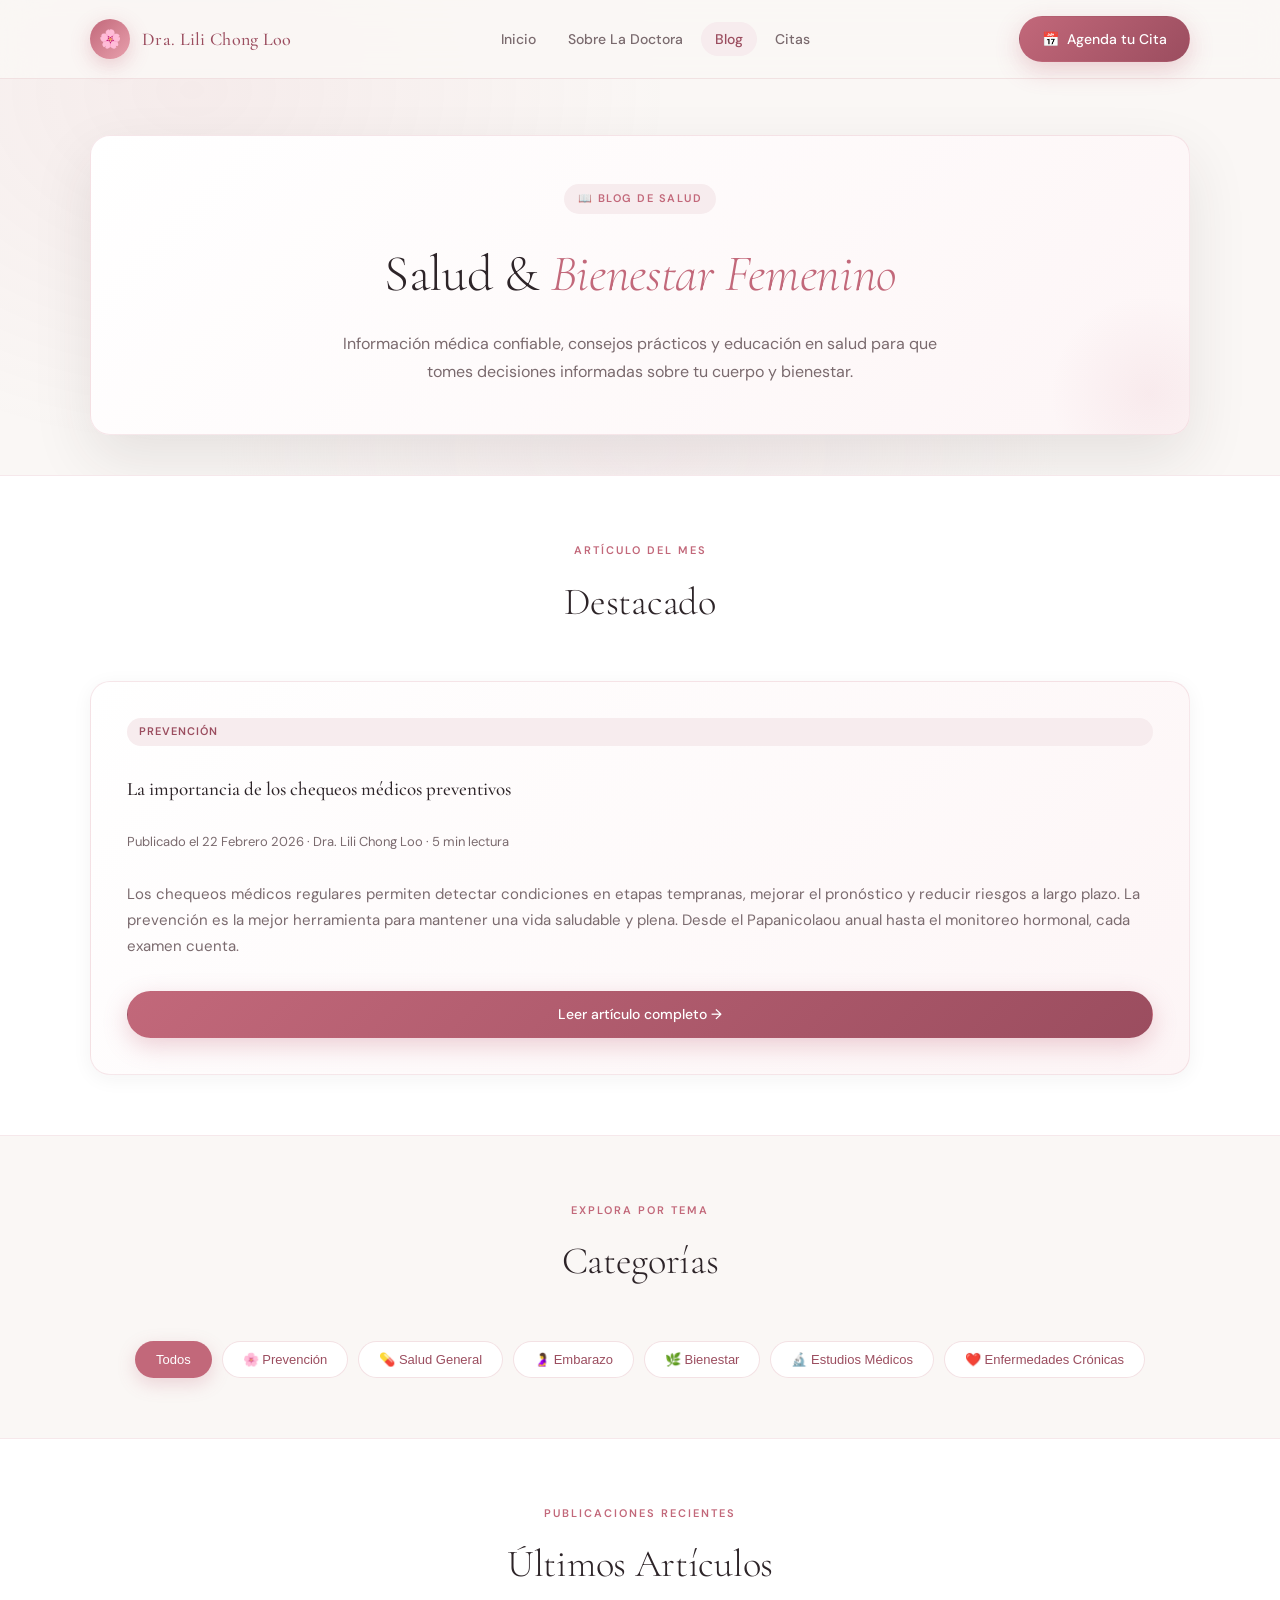
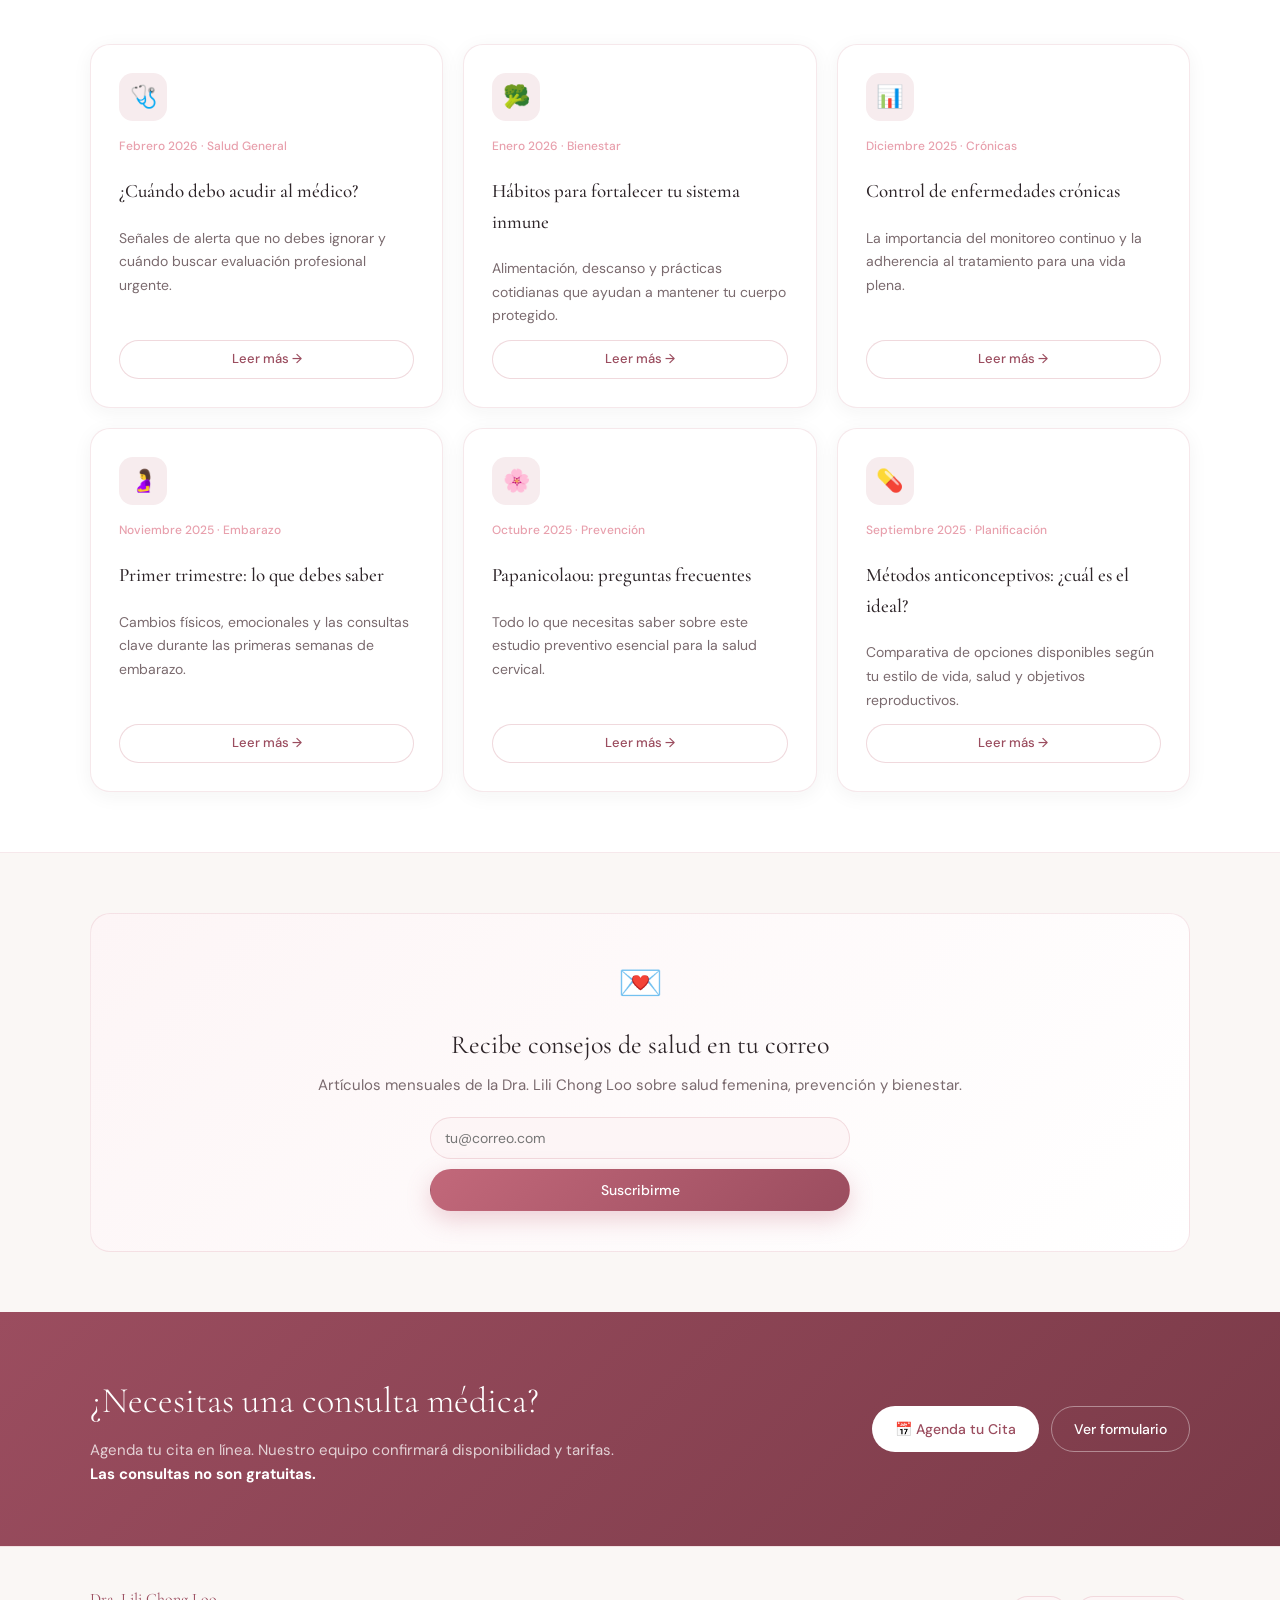
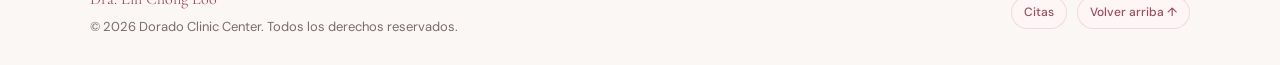
==== blog.html @ 6b3d2e3b "Add files via upload" ====
<!doctype html>
<html lang="es">
<head>
  <meta charset="UTF-8" />
  <meta name="viewport" content="width=device-width, initial-scale=1" />
  <title>Blog de Salud | Dorado Clinic Center</title>
  <meta name="description" content="Blog médico de la Dra. Lili Chong Loo. Consejos de salud, prevención y orientación médica profesional." />
  <link rel="stylesheet" href="styles.css">
  <style>
    .blog-hero {
      padding: 56px 0 40px;
    }
    .blog-hero .heroCard {
      text-align: center;
      padding: 48px;
    }
    .featuredPost {
      padding: 36px;
      background: linear-gradient(135deg, white 0%, var(--blush2) 100%);
    }
    .featuredPost h3 {
      font-family: var(--font-display);
      font-size: 28px;
      font-weight: 400;
      margin-bottom: 8px;
    }
    .featuredPost .meta {
      font-size: 13px;
      color: var(--muted);
      margin-bottom: 16px;
    }
    .featuredPost p { color: var(--muted); font-size: 15px; line-height: 1.75; margin-bottom: 20px; }
    .card .post-meta {
      font-size: 12px;
      color: var(--rose-lt);
      font-weight: 500;
      margin-bottom: 8px;
    }
    .card h3 {
      font-family: var(--font-display);
      font-size: 19px;
      font-weight: 500;
      margin-bottom: 8px;
    }
    .category-grid {
      display: flex;
      flex-wrap: wrap;
      gap: 10px;
      justify-content: center;
    }
    .cat-pill {
      padding: 10px 20px;
      border-radius: 999px;
      border: 1.5px solid rgba(194,104,122,.2);
      background: white;
      color: var(--rose-dk);
      font-size: 13px;
      font-weight: 500;
      cursor: pointer;
      transition: all .2s;
    }
    .cat-pill:hover, .cat-pill.active {
      background: var(--rose);
      color: white;
      border-color: transparent;
      box-shadow: 0 6px 18px rgba(194,104,122,.25);
    }
    .newsletter-box {
      background: linear-gradient(135deg, var(--blush2) 0%, white 100%);
      border: 1px solid var(--line);
      border-radius: var(--radius);
      padding: 40px;
      text-align: center;
    }
    .newsletter-box h3 {
      font-family: var(--font-display);
      font-size: 26px;
      font-weight: 400;
      margin-bottom: 8px;
    }
    .newsletter-box p { color: var(--muted); font-size: 15px; margin-bottom: 20px; }
    .newsletter-form {
      display: flex;
      gap: 10px;
      max-width: 420px;
      margin: 0 auto;
    }
    .newsletter-form input { border-radius: 999px; }
    .newsletter-form .btn { white-space: nowrap; }
  </style>
</head>
<body>

<header id="mainHeader">
  <div class="container">
    <div class="nav">
      <a class="brand" href="index.html" aria-label="Dorado Clinic Center inicio">
        <div class="brand-mark">🌸</div>
        <span>Dra. Lili Chong Loo</span>
      </a>
      <nav aria-label="Navegación principal">
        <ul>
          <li><a href="index.html">Inicio</a></li>
          <li><a href="sobreLaDoctora.html">Sobre La Doctora</a></li>
          <li><a href="blog.html" aria-current="page">Blog</a></li>
          <li><a href="citas.html">Citas</a></li>
        </ul>
      </nav>
      <a class="btn primary" href="https://calendly.com/doradocliniccenter/" target="_blank">
        <span aria-hidden="true">📅</span> Agenda tu Cita
      </a>
    </div>
  </div>
</header>

<main id="top">

  <!-- HERO BLOG -->
  <section class="blog-hero">
    <div class="container">
      <div class="heroCard" style="text-align:center; padding:48px;">
        <div class="eyebrow" style="display:inline-flex;align-items:center;gap:8px;font-size:11px;font-weight:600;letter-spacing:1.5px;text-transform:uppercase;color:var(--rose);background:var(--blush);padding:6px 14px;border-radius:999px;margin-bottom:20px;">
          📖 Blog de Salud
        </div>
        <h1 style="font-family:var(--font-display);font-size:clamp(32px,4vw,52px);font-weight:300;margin-bottom:14px;">
          Salud & <em style="font-style:italic;color:var(--rose);">Bienestar Femenino</em>
        </h1>
        <p style="color:var(--muted);font-size:16px;max-width:55ch;margin:0 auto;line-height:1.75;">
          Información médica confiable, consejos prácticos y educación en salud 
          para que tomes decisiones informadas sobre tu cuerpo y bienestar.
        </p>
      </div>
    </div>
  </section>

  <!-- ARTÍCULO DESTACADO -->
  <section class="section alt reveal">
    <div class="container">
      <div class="sectionTitle">
        <div class="eyebrow">Artículo del mes</div>
        <h2>Destacado</h2>
      </div>

      <article class="card featuredPost">
        <div style="display:inline-block;background:var(--blush);color:var(--rose-dk);font-size:11px;font-weight:600;letter-spacing:1px;text-transform:uppercase;padding:5px 12px;border-radius:999px;margin-bottom:16px;">
          Prevención
        </div>
        <h3>La importancia de los chequeos médicos preventivos</h3>
        <div class="meta">Publicado el 22 Febrero 2026 · Dra. Lili Chong Loo · 5 min lectura</div>
        <p>
          Los chequeos médicos regulares permiten detectar condiciones en etapas tempranas, 
          mejorar el pronóstico y reducir riesgos a largo plazo. La prevención es la mejor 
          herramienta para mantener una vida saludable y plena. Desde el Papanicolaou anual 
          hasta el monitoreo hormonal, cada examen cuenta.
        </p>
        <a href="#" class="btn primary">Leer artículo completo →</a>
      </article>
    </div>
  </section>

  <!-- CATEGORÍAS -->
  <section class="section reveal">
    <div class="container">
      <div class="sectionTitle">
        <div class="eyebrow">Explora por tema</div>
        <h2>Categorías</h2>
      </div>
      <div class="category-grid">
        <button class="cat-pill active">Todos</button>
        <button class="cat-pill">🌸 Prevención</button>
        <button class="cat-pill">💊 Salud General</button>
        <button class="cat-pill">🤰 Embarazo</button>
        <button class="cat-pill">🌿 Bienestar</button>
        <button class="cat-pill">🔬 Estudios Médicos</button>
        <button class="cat-pill">❤️ Enfermedades Crónicas</button>
      </div>
    </div>
  </section>

  <!-- GRID DE ARTÍCULOS -->
  <section class="section alt reveal">
    <div class="container">
      <div class="sectionTitle">
        <div class="eyebrow">Publicaciones recientes</div>
        <h2>Últimos Artículos</h2>
      </div>

      <div class="cards3">
        <article class="card reveal">
          <div class="card-icon">🩺</div>
          <div class="post-meta">Febrero 2026 · Salud General</div>
          <h3>¿Cuándo debo acudir al médico?</h3>
          <p>Señales de alerta que no debes ignorar y cuándo buscar evaluación profesional urgente.</p>
          <a href="#" class="btn small" style="margin-top:auto;">Leer más →</a>
        </article>

        <article class="card reveal">
          <div class="card-icon">🥦</div>
          <div class="post-meta">Enero 2026 · Bienestar</div>
          <h3>Hábitos para fortalecer tu sistema inmune</h3>
          <p>Alimentación, descanso y prácticas cotidianas que ayudan a mantener tu cuerpo protegido.</p>
          <a href="#" class="btn small" style="margin-top:auto;">Leer más →</a>
        </article>

        <article class="card reveal">
          <div class="card-icon">📊</div>
          <div class="post-meta">Diciembre 2025 · Crónicas</div>
          <h3>Control de enfermedades crónicas</h3>
          <p>La importancia del monitoreo continuo y la adherencia al tratamiento para una vida plena.</p>
          <a href="#" class="btn small" style="margin-top:auto;">Leer más →</a>
        </article>

        <article class="card reveal">
          <div class="card-icon">🤰</div>
          <div class="post-meta">Noviembre 2025 · Embarazo</div>
          <h3>Primer trimestre: lo que debes saber</h3>
          <p>Cambios físicos, emocionales y las consultas clave durante las primeras semanas de embarazo.</p>
          <a href="#" class="btn small" style="margin-top:auto;">Leer más →</a>
        </article>

        <article class="card reveal">
          <div class="card-icon">🌸</div>
          <div class="post-meta">Octubre 2025 · Prevención</div>
          <h3>Papanicolaou: preguntas frecuentes</h3>
          <p>Todo lo que necesitas saber sobre este estudio preventivo esencial para la salud cervical.</p>
          <a href="#" class="btn small" style="margin-top:auto;">Leer más →</a>
        </article>

        <article class="card reveal">
          <div class="card-icon">💊</div>
          <div class="post-meta">Septiembre 2025 · Planificación</div>
          <h3>Métodos anticonceptivos: ¿cuál es el ideal?</h3>
          <p>Comparativa de opciones disponibles según tu estilo de vida, salud y objetivos reproductivos.</p>
          <a href="#" class="btn small" style="margin-top:auto;">Leer más →</a>
        </article>
      </div>
    </div>
  </section>

  <!-- NEWSLETTER -->
  <section class="section reveal">
    <div class="container">
      <div class="newsletter-box">
        <div style="font-size:36px;margin-bottom:12px;">💌</div>
        <h3>Recibe consejos de salud en tu correo</h3>
        <p>Artículos mensuales de la Dra. Lili Chong Loo sobre salud femenina, prevención y bienestar.</p>
        <form class="newsletter-form" onsubmit="return false;">
          <input type="email" placeholder="tu@correo.com" aria-label="Correo electrónico" />
          <button class="btn primary" type="submit">Suscribirme</button>
        </form>
      </div>
    </div>
  </section>

  <!-- CTA -->
  <section class="cta">
    <div class="section">
      <div class="container">
        <div class="ctaBox">
          <div>
            <h2>¿Necesitas una consulta médica?</h2>
            <p>Agenda tu cita en línea. Nuestro equipo confirmará disponibilidad y tarifas.<br><strong>Las consultas no son gratuitas.</strong></p>
          </div>
          <div class="ctaBtns">
            <a class="btn" href="https://calendly.com/doradocliniccenter/" target="_blank">📅 Agenda tu Cita</a>
            <a class="btn outline" href="citas.html">Ver formulario</a>
          </div>
        </div>
      </div>
    </div>
  </section>

</main>

<footer>
  <div class="container">
    <div class="footerGrid">
      <div>
        <div class="brand-text">Dra. Lili Chong Loo</div>
        <div style="font-size:13px; margin-top:4px;">© <span id="year"></span> Dorado Clinic Center. Todos los derechos reservados.</div>
      </div>
      <div style="display:flex; gap:10px; flex-wrap:wrap;">
        <a class="pill" href="citas.html">Citas</a>
        <a class="pill" href="#top">Volver arriba ↑</a>
      </div>
    </div>
  </div>
</footer>

<script>
  document.getElementById("year").textContent = new Date().getFullYear();
  const header = document.getElementById('mainHeader');
  window.addEventListener('scroll', () => header.classList.toggle('scrolled', window.scrollY > 20));

  // Category filter interaction
  document.querySelectorAll('.cat-pill').forEach(btn => {
    btn.addEventListener('click', () => {
      document.querySelectorAll('.cat-pill').forEach(b => b.classList.remove('active'));
      btn.classList.add('active');
    });
  });

  const observer = new IntersectionObserver((entries) => {
    entries.forEach((entry, i) => {
      if (entry.isIntersecting) {
        setTimeout(() => entry.target.classList.add('visible'), i * 80);
        observer.unobserve(entry.target);
      }
    });
  }, { threshold: 0.1 });
  document.querySelectorAll('.reveal').forEach(el => observer.observe(el));
</script>
<script src="scripts.js"></script>
</body>
</html>
---- styles.css ----
@import url('https://fonts.googleapis.com/css2?family=Cormorant+Garamond:ital,wght@0,300;0,400;0,500;0,600;1,300;1,400&family=DM+Sans:opsz,wght@9..40,300;9..40,400;9..40,500;9..40,600&display=swap');

/* ===== CSS Variables ===== */
:root {
  --rose:    #c2687a;
  --rose-lt: #e8a0ad;
  --rose-dk: #9b4d5f;
  --blush:   #f7ecee;
  --blush2:  #fdf5f6;
  --sage:    #7b9e87;
  --sage-lt: #b8d4bf;
  --cream:   #faf7f5;
  --charcoal:#2d2428;
  --muted:   #7a6a6e;
  --line:    rgba(194,104,122,.15);
  --shadow:  0 24px 60px rgba(45,36,40,.10);
  --radius:  20px;
  --radius-sm: 12px;
  --font-display: 'Cormorant Garamond', Georgia, serif;
  --font-body:    'DM Sans', system-ui, sans-serif;
}

*, *::before, *::after { box-sizing: border-box; margin: 0; padding: 0; }

html { scroll-behavior: smooth; }

body {
  font-family: var(--font-body);
  color: var(--charcoal);
  background: var(--cream);
  line-height: 1.6;
  overflow-x: hidden;
}

/* ===== Animated background ===== */
body::before {
  content: '';
  position: fixed;
  inset: 0;
  background:
    radial-gradient(ellipse 800px 600px at 15% 10%, rgba(194,104,122,.08), transparent 60%),
    radial-gradient(ellipse 700px 500px at 85% 90%, rgba(123,158,135,.08), transparent 60%),
    radial-gradient(ellipse 600px 400px at 50% 50%, rgba(247,236,238,.6), transparent 70%);
  pointer-events: none;
  z-index: 0;
}

.container { width: min(1100px, 92vw); margin: 0 auto; position: relative; z-index: 1; }

a { color: inherit; text-decoration: none; }

/* ===== HEADER ===== */
header {
  position: sticky;
  top: 0;
  z-index: 100;
  backdrop-filter: blur(16px) saturate(1.4);
  background: rgba(250,247,245,.88);
  border-bottom: 1px solid var(--line);
  transition: box-shadow .3s;
}

header.scrolled { box-shadow: 0 4px 30px rgba(45,36,40,.08); }

.nav {
  display: flex;
  align-items: center;
  justify-content: space-between;
  padding: 16px 0;
  gap: 16px;
}

.brand {
  display: flex;
  align-items: center;
  gap: 12px;
  font-family: var(--font-display);
  font-weight: 500;
  font-size: 18px;
  letter-spacing: .3px;
  color: var(--rose-dk);
}

.brand-mark {
  width: 40px;
  height: 40px;
  border-radius: 50%;
  background: linear-gradient(135deg, var(--rose) 0%, var(--rose-lt) 100%);
  display: flex;
  align-items: center;
  justify-content: center;
  font-size: 18px;
  box-shadow: 0 6px 20px rgba(194,104,122,.30);
  flex-shrink: 0;
}

nav ul {
  list-style: none;
  display: flex;
  gap: 4px;
  align-items: center;
}

nav a {
  padding: 8px 14px;
  border-radius: 999px;
  font-size: 14px;
  font-weight: 500;
  color: var(--muted);
  transition: all .2s;
}

nav a:hover, nav a[aria-current="page"] {
  background: var(--blush);
  color: var(--rose-dk);
}

/* ===== BUTTONS ===== */
.btn {
  display: inline-flex;
  align-items: center;
  justify-content: center;
  gap: 8px;
  padding: 11px 22px;
  border-radius: 999px;
  border: 1.5px solid rgba(194,104,122,.25);
  background: white;
  font-family: var(--font-body);
  font-weight: 500;
  font-size: 14px;
  color: var(--rose-dk);
  cursor: pointer;
  transition: all .25s;
  white-space: nowrap;
}

.btn:hover {
  border-color: var(--rose);
  box-shadow: 0 6px 20px rgba(194,104,122,.18);
  transform: translateY(-1px);
}

.btn.primary {
  background: linear-gradient(135deg, var(--rose) 0%, var(--rose-dk) 100%);
  border-color: transparent;
  color: white;
  box-shadow: 0 8px 24px rgba(194,104,122,.30);
}

.btn.primary:hover {
  box-shadow: 0 12px 32px rgba(194,104,122,.40);
  transform: translateY(-2px);
}

.btn.full { width: 100%; }

.btn.small {
  padding: 8px 16px;
  font-size: 13px;
}

/* ===== HERO / SPOTLIGHT ===== */
.spotlightSection {
  padding: 80px 0 60px;
  position: relative;
}

.spotlightGrid {
  display: grid;
  grid-template-columns: 1fr 1fr;
  align-items: center;
  gap: 70px;
}

.spotlightText { animation: fadeUp .8s ease both; }

.spotlightText .eyebrow {
  display: inline-flex;
  align-items: center;
  gap: 8px;
  font-size: 12px;
  font-weight: 600;
  letter-spacing: 1.5px;
  text-transform: uppercase;
  color: var(--rose);
  background: var(--blush);
  padding: 6px 14px;
  border-radius: 999px;
  margin-bottom: 20px;
}

.spotlightText h1 {
  font-family: var(--font-display);
  font-size: clamp(36px, 4.5vw, 58px);
  font-weight: 300;
  line-height: 1.15;
  letter-spacing: -.5px;
  margin-bottom: 20px;
  color: var(--charcoal);
}

.spotlightText h1 em {
  font-style: italic;
  color: var(--rose);
}

.spotlightText p {
  font-size: 16px;
  line-height: 1.75;
  color: var(--muted);
  margin-bottom: 18px;
  max-width: 50ch;
}

.heroCtas {
  display: flex;
  gap: 12px;
  flex-wrap: wrap;
  margin-top: 28px;
}

/* Trust badges */
.trustBadges {
  display: flex;
  gap: 20px;
  margin-top: 32px;
  flex-wrap: wrap;
}

.trustBadge {
  display: flex;
  align-items: center;
  gap: 8px;
  font-size: 13px;
  color: var(--muted);
}

.trustBadge .dot {
  width: 8px;
  height: 8px;
  border-radius: 50%;
  background: var(--sage);
  flex-shrink: 0;
}

/* Image side */
.spotlightImage {
  position: relative;
  animation: fadeUp .8s .2s ease both;
}

.spotlightImage::before {
  content: '';
  position: absolute;
  width: 85%;
  height: 85%;
  bottom: -20px;
  right: -20px;
  border-radius: 50% 30% 50% 30%;
  background: linear-gradient(135deg, var(--blush) 0%, rgba(123,158,135,.15) 100%);
  z-index: 0;
}

.spotlightImage img {
  width: 100%;
  max-width: 460px;
  border-radius: 40% 20% 40% 20%;
  display: block;
  margin-left: auto;
  position: relative;
  z-index: 1;
  filter: drop-shadow(0 30px 60px rgba(45,36,40,.18));
  transition: transform .4s ease;
}

.spotlightImage img:hover { transform: scale(1.02); }

/* Floating stats */
.floatCard {
  position: absolute;
  background: white;
  border-radius: var(--radius-sm);
  padding: 12px 16px;
  box-shadow: 0 12px 40px rgba(45,36,40,.12);
  border: 1px solid var(--line);
  z-index: 2;
  animation: float 4s ease-in-out infinite;
}

.floatCard.card1 { bottom: 40px; left: 10px; animation-delay: 0s; }
.floatCard.card2 { top: 30px; right: 0; animation-delay: 1.5s; }

.floatCard .fc-num {
  font-family: var(--font-display);
  font-size: 26px;
  font-weight: 600;
  color: var(--rose);
  line-height: 1;
}

.floatCard .fc-label {
  font-size: 11px;
  color: var(--muted);
  margin-top: 2px;
}

/* ===== SERVICES SECTION ===== */
.section { padding: 60px 0; position: relative; z-index: 1; }

.section.alt {
  background: white;
  border-top: 1px solid var(--line);
  border-bottom: 1px solid var(--line);
}

.sectionTitle {
  text-align: center;
  margin-bottom: 48px;
}

.sectionTitle .eyebrow {
  display: inline-block;
  font-size: 11px;
  font-weight: 600;
  letter-spacing: 2px;
  text-transform: uppercase;
  color: var(--rose);
  margin-bottom: 12px;
}

.sectionTitle h2 {
  font-family: var(--font-display);
  font-size: clamp(28px, 3vw, 40px);
  font-weight: 300;
  letter-spacing: -.3px;
  color: var(--charcoal);
  margin-bottom: 12px;
}

.sectionTitle p {
  color: var(--muted);
  font-size: 15px;
  max-width: 55ch;
  margin: 0 auto;
  line-height: 1.7;
}

/* Cards grid */
.cards3 {
  display: grid;
  grid-template-columns: repeat(3, 1fr);
  gap: 20px;
}

.card {
  border-radius: var(--radius);
  border: 1px solid var(--line);
  background: white;
  box-shadow: 0 4px 20px rgba(45,36,40,.05);
  padding: 28px;
  display: flex;
  flex-direction: column;
  gap: 12px;
  transition: all .3s ease;
  position: relative;
  overflow: hidden;
}

.card::before {
  content: '';
  position: absolute;
  top: 0;
  left: 0;
  right: 0;
  height: 3px;
  background: linear-gradient(90deg, var(--rose), var(--rose-lt));
  transform: scaleX(0);
  transform-origin: left;
  transition: transform .3s ease;
}

.card:hover {
  box-shadow: 0 16px 50px rgba(45,36,40,.12);
  transform: translateY(-4px);
  border-color: rgba(194,104,122,.25);
}

.card:hover::before { transform: scaleX(1); }

.card .card-icon {
  width: 48px;
  height: 48px;
  border-radius: 14px;
  background: var(--blush);
  display: flex;
  align-items: center;
  justify-content: center;
  font-size: 22px;
  margin-bottom: 4px;
}

.card h3 {
  font-family: var(--font-display);
  font-size: 20px;
  font-weight: 500;
  color: var(--charcoal);
}

.card p {
  font-size: 14px;
  color: var(--muted);
  line-height: 1.7;
  margin: 0;
}

/* ===== HERO ON INNER PAGES ===== */
.hero { padding: 48px 0 24px; }

.heroGrid {
  display: grid;
  grid-template-columns: 1.2fr .8fr;
  gap: 24px;
  align-items: stretch;
}

.heroCard {
  background: linear-gradient(135deg, white 0%, var(--blush2) 100%);
  border: 1px solid var(--line);
  border-radius: var(--radius);
  box-shadow: var(--shadow);
  padding: 32px;
  position: relative;
  overflow: hidden;
}

.heroCard::after {
  content: '';
  position: absolute;
  bottom: -60px;
  right: -60px;
  width: 200px;
  height: 200px;
  border-radius: 50%;
  background: radial-gradient(circle, rgba(194,104,122,.08) 0%, transparent 70%);
  pointer-events: none;
}

.heroCard h1 {
  font-family: var(--font-display);
  font-size: clamp(28px, 3.5vw, 44px);
  font-weight: 300;
  letter-spacing: -.3px;
  margin-bottom: 12px;
  color: var(--charcoal);
}

.heroCard p { color: var(--muted); font-size: 15px; line-height: 1.7; }

.sideCard {
  background: white;
  border: 1px solid var(--line);
  border-radius: var(--radius);
  padding: 24px;
  box-shadow: var(--shadow);
  display: flex;
  flex-direction: column;
  gap: 16px;
}

.kpiGrid {
  display: grid;
  grid-template-columns: 1fr 1fr;
  gap: 12px;
}

.kpi {
  border-radius: 14px;
  border: 1px solid var(--line);
  background: var(--blush2);
  padding: 14px;
  text-align: center;
}

.kpi .num {
  font-family: var(--font-display);
  font-size: 28px;
  font-weight: 600;
  color: var(--rose);
}

.kpi .label { font-size: 12px; color: var(--muted); margin-top: 2px; }

.notice {
  border-radius: 14px;
  border: 1px dashed rgba(194,104,122,.25);
  padding: 14px;
  font-size: 13px;
  color: var(--muted);
  background: var(--blush2);
  line-height: 1.6;
}

/* ===== CONTACT FORM ===== */
.contactWrap {
  display: grid;
  grid-template-columns: 1fr 1fr;
  gap: 24px;
  align-items: start;
}

.panel {
  border-radius: var(--radius);
  border: 1px solid var(--line);
  background: white;
  box-shadow: var(--shadow);
  padding: 28px;
}

.panel h3 {
  font-family: var(--font-display);
  font-size: 22px;
  font-weight: 500;
  margin-bottom: 6px;
}

form { display: flex; flex-direction: column; gap: 16px; }

label {
  display: block;
  font-size: 13px;
  font-weight: 500;
  color: var(--charcoal);
  margin-bottom: 6px;
}

input, textarea, select {
  width: 100%;
  border-radius: var(--radius-sm);
  border: 1.5px solid rgba(194,104,122,.2);
  background: var(--blush2);
  padding: 11px 14px;
  outline: none;
  color: var(--charcoal);
  font-family: var(--font-body);
  font-size: 14px;
  transition: border-color .2s, box-shadow .2s;
}

input:focus, textarea:focus, select:focus {
  border-color: var(--rose);
  box-shadow: 0 0 0 3px rgba(194,104,122,.10);
  background: white;
}

textarea { min-height: 120px; resize: vertical; }

.hint { color: var(--muted); font-size: 13px; margin: 0; line-height: 1.6; }

/* Checkbox */
.checkLabel {
  display: flex !important;
  align-items: center;
  gap: 10px;
  cursor: pointer;
}

.checkLabel input[type="checkbox"] {
  width: 18px;
  height: 18px;
  border-radius: 6px;
  flex-shrink: 0;
  accent-color: var(--rose);
}

/* ===== SOBRE LA DOCTORA ===== */
.bioGrid { display: grid; grid-template-columns: 1fr 1fr; gap: 24px; }

.bioHighlights { display: flex; flex-direction: column; gap: 12px; margin: 20px 0; }

.highlight {
  display: flex;
  gap: 12px;
  align-items: flex-start;
  padding: 12px 16px;
  border-radius: var(--radius-sm);
  background: var(--blush2);
  border: 1px solid var(--line);
}

.kicker {
  font-size: 11px;
  font-weight: 600;
  letter-spacing: 1px;
  text-transform: uppercase;
  color: var(--rose);
  min-width: 70px;
  padding-top: 2px;
}

.value { font-size: 14px; color: var(--charcoal); }

/* Bio photo */
.heroGrid.bioLayout { grid-template-columns: 1.1fr .9fr; }

.bioSide { display: flex; flex-direction: column; gap: 0; }

.bioPhotoCard {
  background: white;
  border: 1px solid var(--line);
  border-radius: var(--radius);
  box-shadow: var(--shadow);
  overflow: hidden;
}

.bioPhoto {
  width: 100%;
  height: 700px;
  object-fit: cover;
  display: block;
}

.bioPhotoFallback {
  height: 280px;
  background: linear-gradient(135deg, var(--blush) 0%, var(--blush2) 100%);
  display: flex;
  align-items: center;
  justify-content: center;
}

.bioSideContent { padding: 20px; }
.bioName { font-family: var(--font-display); font-size: 20px; font-weight: 500; }
.bioRole { font-size: 13px; color: var(--muted); margin: 4px 0 14px; }

.pillRow { display: flex; flex-wrap: wrap; gap: 8px; margin: 0 0 16px; }

.pill {
  display: inline-flex;
  align-items: center;
  gap: 6px;
  padding: 6px 12px;
  border-radius: 999px;
  border: 1px solid rgba(194,104,122,.20);
  background: var(--blush2);
  color: var(--rose-dk);
  font-size: 12px;
  font-weight: 500;
  transition: all .2s;
}

.pill:hover {
  background: var(--blush);
  border-color: rgba(194,104,122,.35);
}

/* Cards list styles */
.checkList {
  list-style: none;
  display: flex;
  flex-direction: column;
  gap: 8px;
  margin-top: 8px;
}

.checkList li {
  display: flex;
  align-items: center;
  gap: 10px;
  font-size: 14px;
  color: var(--muted);
}

.checkList li::before {
  content: '✓';
  width: 22px;
  height: 22px;
  border-radius: 50%;
  background: rgba(123,158,135,.15);
  color: var(--sage);
  display: flex;
  align-items: center;
  justify-content: center;
  font-size: 12px;
  font-weight: 700;
  flex-shrink: 0;
}

.bullets { list-style: none; display: flex; flex-direction: column; gap: 8px; margin-top: 8px; }
.bullets li { font-size: 14px; color: var(--muted); padding-left: 16px; position: relative; }
.bullets li::before { content: '—'; position: absolute; left: 0; color: var(--rose-lt); }

.infoGrid { display: flex; flex-direction: column; gap: 12px; margin-top: 8px; }
.infoItem { border-left: 2px solid var(--rose-lt); padding-left: 14px; }
.infoItem .label { font-size: 11px; font-weight: 600; letter-spacing: .8px; text-transform: uppercase; color: var(--rose); }
.infoItem .text { font-size: 14px; color: var(--muted); margin-top: 2px; }

.timeline { list-style: none; display: flex; flex-direction: column; gap: 16px; margin-top: 8px; }
.timeline li { display: flex; gap: 14px; align-items: flex-start; }
.timeline .time { font-size: 12px; font-weight: 600; color: var(--rose); white-space: nowrap; min-width: 80px; padding-top: 2px; }
.timeline .detail { font-size: 14px; color: var(--muted); line-height: 1.5; }

.note {
  margin-top: 14px;
  padding: 12px 14px;
  border-radius: var(--radius-sm);
  background: var(--blush2);
  border: 1px dashed var(--rose-lt);
  font-size: 13px;
  color: var(--muted);
}

/* ===== CTA SECTION ===== */
.cta { background: linear-gradient(135deg, var(--rose-dk) 0%, #7a3a48 100%); }
.cta .section { padding: 60px 0; }

.ctaBox {
  display: flex;
  align-items: center;
  justify-content: space-between;
  gap: 32px;
  flex-wrap: wrap;
}

.ctaBox h2 {
  font-family: var(--font-display);
  font-size: clamp(24px, 3vw, 36px);
  font-weight: 300;
  color: white;
  margin-bottom: 8px;
}

.ctaBox p { color: rgba(255,255,255,.75); font-size: 15px; }
.ctaBox strong { color: white; }

.ctaBtns { display: flex; gap: 12px; flex-wrap: wrap; }

.ctaBtns .btn {
  background: white;
  color: var(--rose-dk);
  border-color: transparent;
}

.ctaBtns .btn:hover { background: var(--blush); box-shadow: 0 8px 24px rgba(0,0,0,.2); }

.ctaBtns .btn.outline {
  background: transparent;
  border-color: rgba(255,255,255,.4);
  color: white;
}

/* ===== BLOG ===== */
.featuredPost {
  background: linear-gradient(135deg, white 0%, var(--blush2) 100%);
  padding: 36px;
}

.featuredPost h3 {
  font-family: var(--font-display);
  font-size: 26px;
  font-weight: 400;
}

.featuredPost .meta {
  font-size: 13px;
  color: var(--muted);
  margin: 8px 0 14px;
}

.card .meta {
  font-size: 12px;
  color: var(--rose-lt);
  border: none;
  padding: 0;
}

/* ===== FOOTER ===== */
footer {
  padding: 40px 0 28px;
  color: var(--muted);
  border-top: 1px solid var(--line);
  position: relative;
  z-index: 1;
}

.footerGrid {
  display: flex;
  flex-wrap: wrap;
  gap: 16px;
  align-items: center;
  justify-content: space-between;
}

.footerGrid .brand-text {
  font-family: var(--font-display);
  font-size: 16px;
  color: var(--rose-dk);
}

/* Social icons */
.socialLinks {
  display: flex;
  gap: 12px;
  align-items: center;
}

.socialIcon {
  width: 40px;
  height: 40px;
  display: flex;
  align-items: center;
  justify-content: center;
  border-radius: 50%;
  background: var(--blush2);
  border: 1px solid var(--line);
  color: var(--rose);
  transition: all .25s;
}

.socialIcon svg { width: 18px; height: 18px; }

.socialIcon:hover {
  background: var(--rose);
  color: white;
  border-color: transparent;
  transform: translateY(-3px);
  box-shadow: 0 8px 20px rgba(194,104,122,.3);
}

/* ===== CONTACT INFO PANEL ===== */
.contactInfoPanel {
  background: white;
  border: 1px solid var(--line);
  border-radius: var(--radius);
  padding: 24px;
  display: flex;
  flex-direction: column;
  gap: 16px;
}

.contactInfoPanel h3 {
  font-family: var(--font-display);
  font-size: 20px;
  font-weight: 500;
}

.infoRow {
  display: flex;
  align-items: flex-start;
  gap: 14px;
  padding: 14px 0;
  border-bottom: 1px solid var(--line);
}

.infoRow:last-of-type { border-bottom: none; }

.infoRow .icon-wrap {
  width: 40px;
  height: 40px;
  border-radius: 12px;
  background: var(--blush);
  display: flex;
  align-items: center;
  justify-content: center;
  font-size: 18px;
  flex-shrink: 0;
}

.infoRow .info-label { font-size: 11px; font-weight: 600; letter-spacing: .8px; text-transform: uppercase; color: var(--rose); }
.infoRow .info-val { font-size: 14px; color: var(--charcoal); margin-top: 2px; }

/* ===== MODAL ===== */
dialog {
  border: none;
  border-radius: 24px;
  padding: 0;
  width: min(700px, 92vw);
  background: white;
  color: var(--charcoal);
  box-shadow: 0 40px 100px rgba(45,36,40,.25);
}

dialog::backdrop { background: rgba(45,36,40,.4); backdrop-filter: blur(4px); }

.modalHead {
  display: flex;
  align-items: center;
  justify-content: space-between;
  padding: 20px 24px 16px;
  border-bottom: 1px solid var(--line);
  font-family: var(--font-display);
  font-size: 18px;
}

.modalBody { padding: 20px 24px; max-height: 70vh; overflow-y: auto; }

.closeBtn {
  width: 36px;
  height: 36px;
  border-radius: 50%;
  border: 1px solid var(--line);
  background: white;
  color: var(--muted);
  cursor: pointer;
  font-size: 16px;
  display: flex;
  align-items: center;
  justify-content: center;
  transition: all .2s;
}

.closeBtn:hover { background: var(--blush); color: var(--rose); }

/* Mini btn */
.miniBtn {
  display: inline-flex;
  justify-content: center;
  align-items: center;
  gap: 6px;
  padding: 9px 14px;
  border-radius: 999px;
  border: 1.5px solid rgba(194,104,122,.25);
  background: white;
  font-family: var(--font-body);
  font-weight: 500;
  font-size: 13px;
  cursor: pointer;
  transition: all .2s;
  color: var(--rose-dk);
}

.miniBtn:hover { border-color: var(--rose); box-shadow: 0 4px 14px rgba(194,104,122,.15); }
.miniBtn.primary { background: linear-gradient(135deg, var(--rose) 0%, var(--rose-dk) 100%); color: white; border-color: transparent; }
.actions { display: flex; gap: 10px; flex-wrap: wrap; }

/* Grid for doctors/cards */
.grid { display: grid; grid-template-columns: repeat(3, 1fr); gap: 20px; }
.topRow { display: flex; align-items: flex-start; justify-content: space-between; gap: 12px; }
.name { font-family: var(--font-display); font-weight: 500; font-size: 18px; margin: 0; }
.spec { font-size: 13px; color: var(--muted); margin-top: 4px; }
.badge {
  padding: 6px 12px;
  border-radius: 999px;
  background: var(--blush);
  border: 1px solid rgba(194,104,122,.2);
  color: var(--rose-dk);
  font-size: 11px;
  font-weight: 600;
  white-space: nowrap;
}

.desc { color: var(--muted); font-size: 14px; line-height: 1.7; }
.metaRow { display: flex; gap: 8px; align-items: flex-start; font-size: 13px; color: var(--charcoal); }
.metaRow span { color: var(--muted); }

/* ===== SEARCH / TOOLBAR ===== */
.toolbar {
  display: flex;
  flex-wrap: wrap;
  gap: 12px;
  align-items: center;
  margin: 0 0 24px;
}

.search {
  flex: 1;
  min-width: 220px;
  display: flex;
  align-items: center;
  gap: 10px;
  border-radius: 999px;
  border: 1.5px solid rgba(194,104,122,.2);
  background: white;
  padding: 10px 16px;
}

.search input {
  width: 100%;
  border: none;
  outline: none;
  background: transparent;
  color: var(--charcoal);
  font-size: 14px;
}

.filters { display: flex; flex-wrap: wrap; gap: 10px; align-items: center; }

select {
  border-radius: 999px;
  border: 1.5px solid rgba(194,104,122,.2);
  background: white;
  color: var(--charcoal);
  padding: 10px 16px;
  outline: none;
  font-size: 14px;
  font-family: var(--font-body);
  cursor: pointer;
}

/* Form status */
#formStatus {
  padding: 12px 16px;
  border-radius: var(--radius-sm);
  background: rgba(123,158,135,.1);
  border: 1px solid rgba(123,158,135,.3);
  color: var(--sage);
  font-size: 14px;
  display: none;
}

#formStatus.show { display: block; }

/* ===== ANIMATIONS ===== */
@keyframes fadeUp {
  from { opacity: 0; transform: translateY(24px); }
  to   { opacity: 1; transform: translateY(0); }
}

@keyframes float {
  0%, 100% { transform: translateY(0px); }
  50%       { transform: translateY(-8px); }
}

/* Scroll reveal */
.reveal {
  opacity: 0;
  transform: translateY(20px);
  transition: opacity .6s ease, transform .6s ease;
}

.reveal.visible {
  opacity: 1;
  transform: none;
}

/* ===== RESPONSIVE ===== */
@media (max-width: 900px) {
  .spotlightGrid, .heroGrid, .contactWrap, .bioGrid { grid-template-columns: 1fr; }
  .spotlightText h1 { text-align: center; }
  .spotlightText p { margin: 0 auto 18px; text-align: center; }
  .heroCtas, .trustBadges { justify-content: center; }
  .spotlightImage::before { display: none; }
  .spotlightImage img { margin: 0 auto; border-radius: 24px; }
  .floatCard { display: none; }
  .cards3 { grid-template-columns: repeat(2, 1fr); }
  nav ul { display: none; }
  .ctaBox { flex-direction: column; text-align: center; }
  .ctaBtns { justify-content: center; }
}

@media (max-width: 560px) {
  .cards3, .grid { grid-template-columns: 1fr; }
  .kpiGrid { grid-template-columns: 1fr; }
  .heroCard { padding: 24px 20px; }
}
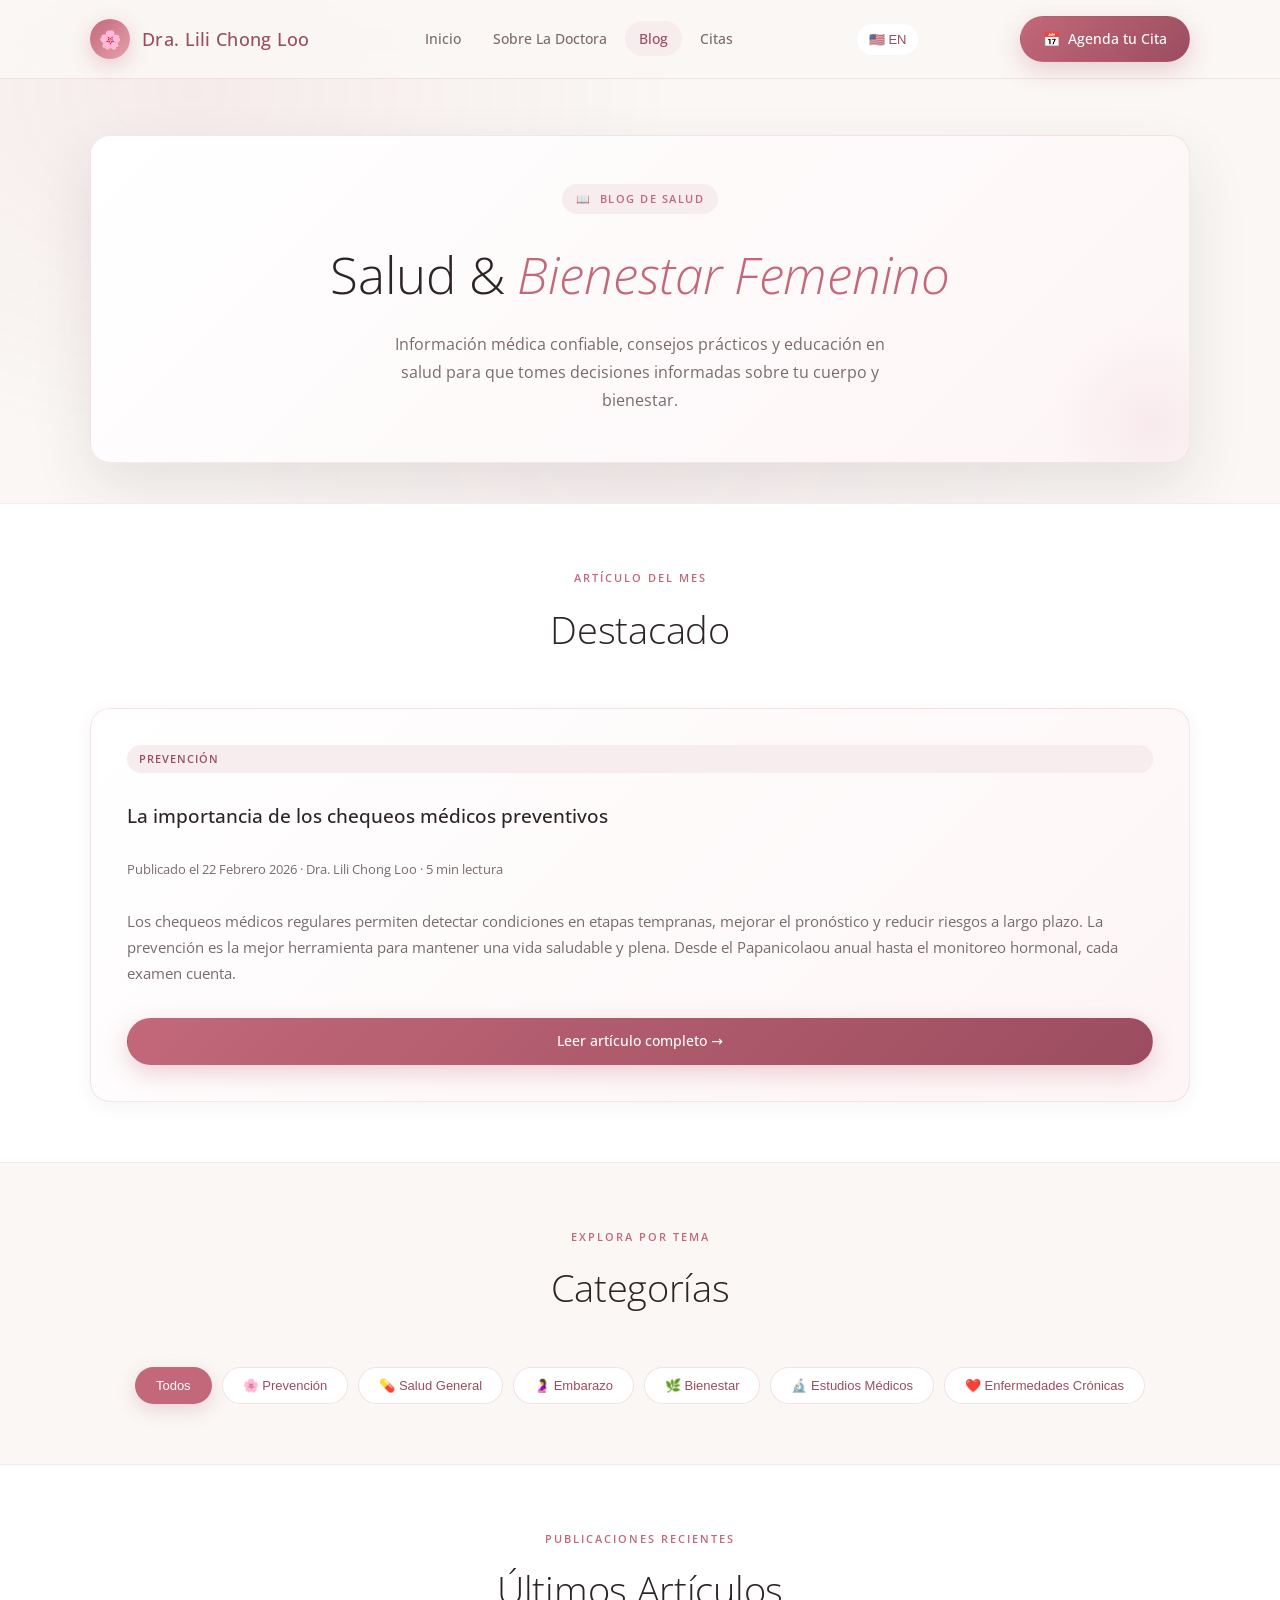
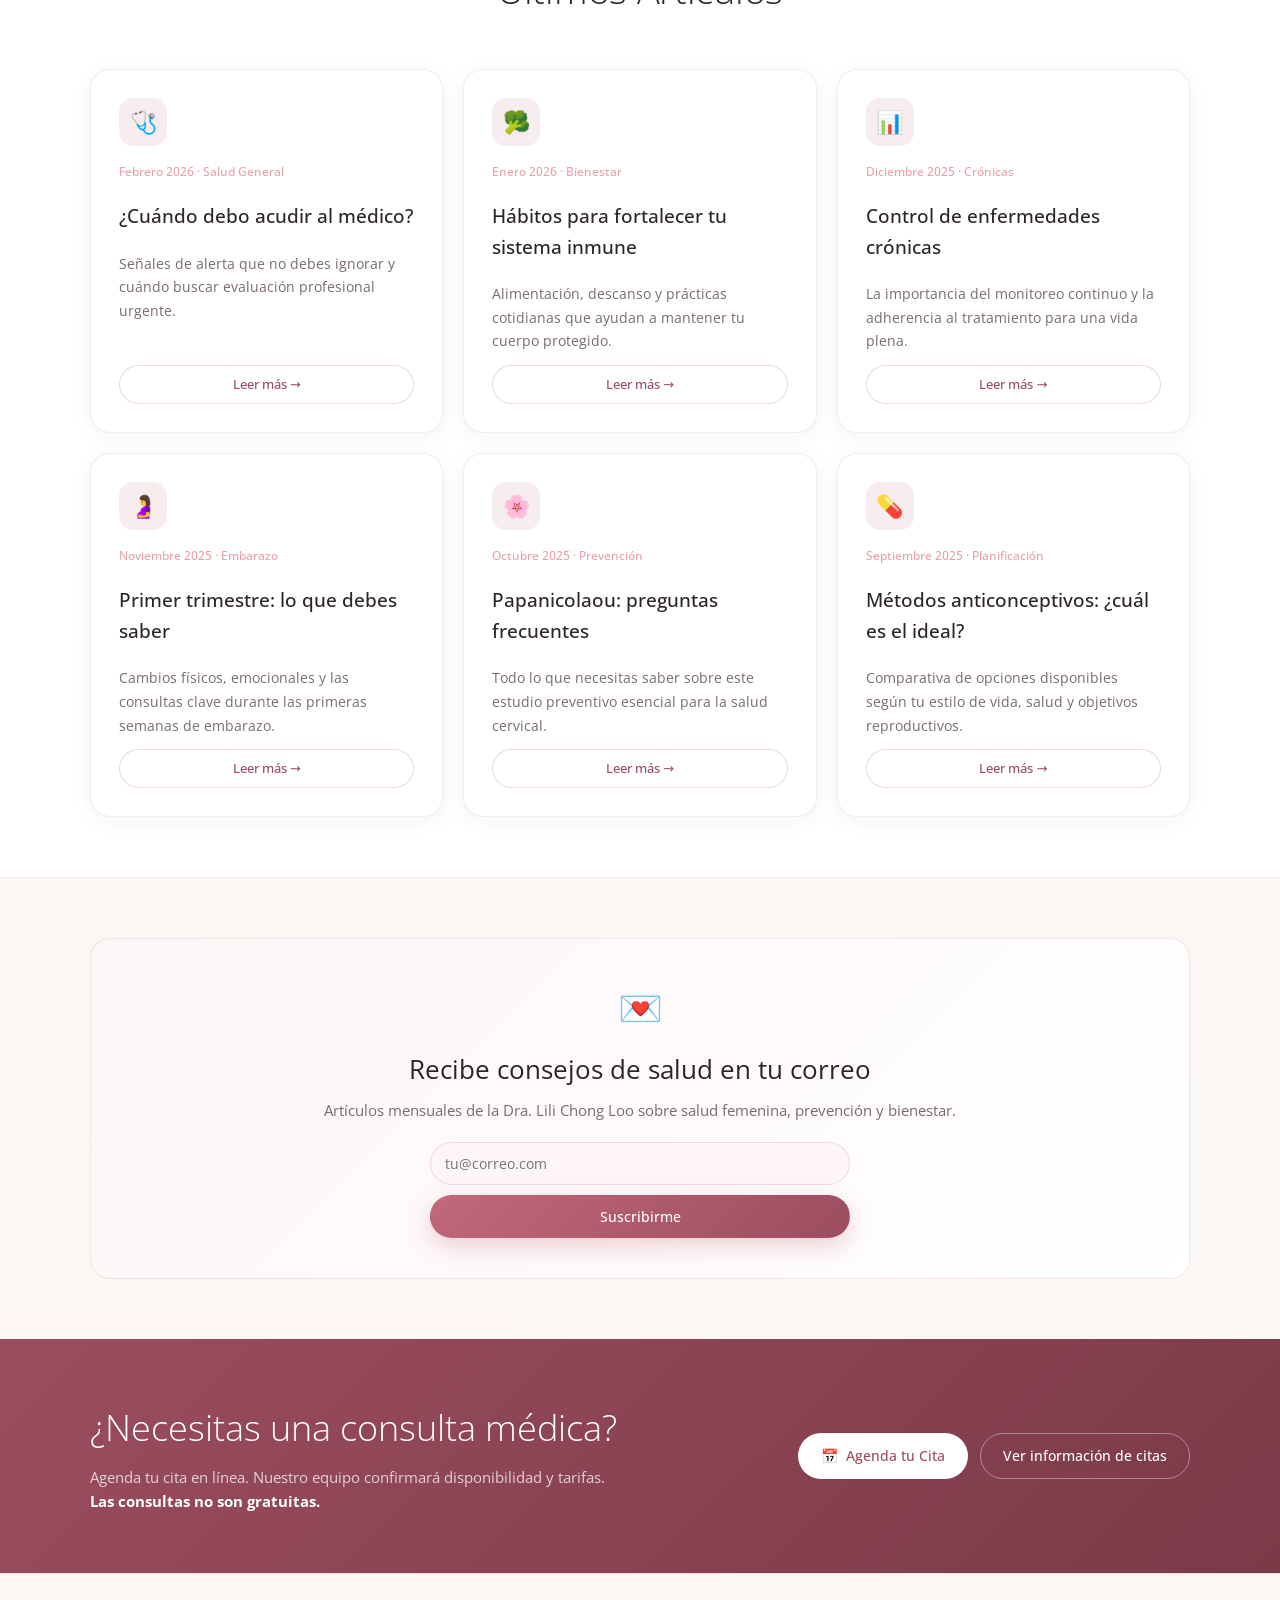
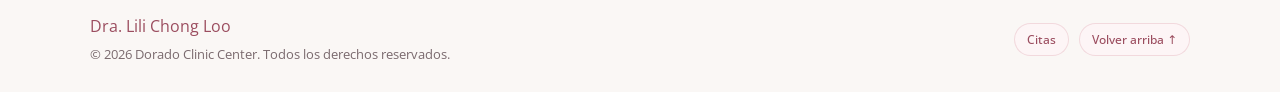
==== commit 23ec9951: "Initial commit: Dr. Lili Chong website" ====
--- a/blog.html
+++ b/blog.html
@@ -100,14 +100,15 @@
       </a>
       <nav aria-label="Navegación principal">
         <ul>
-          <li><a href="index.html">Inicio</a></li>
-          <li><a href="sobreLaDoctora.html">Sobre La Doctora</a></li>
-          <li><a href="blog.html" aria-current="page">Blog</a></li>
-          <li><a href="citas.html">Citas</a></li>
+          <li><a href="index.html" data-i18n="nav-inicio">Inicio</a></li>
+          <li><a href="sobreLaDoctora.html" data-i18n="nav-doctora">Sobre La Doctora</a></li>
+          <li><a href="blog.html" aria-current="page" data-i18n="nav-blog">Blog</a></li>
+          <li><a href="citas.html" data-i18n="nav-citas">Citas</a></li>
         </ul>
       </nav>
+      <button id="langToggle" onclick="setLanguage(getLanguage() === 'es' ? 'en' : 'es')" style="border:none;background:white;cursor:pointer;">🇪🇸 ES</button>
       <a class="btn primary" href="https://calendly.com/doradocliniccenter/" target="_blank">
-        <span aria-hidden="true">📅</span> Agenda tu Cita
+        <span aria-hidden="true">📅</span> <span data-i18n="nav-agendar">Agenda tu Cita</span>
       </a>
     </div>
   </div>
@@ -120,12 +121,12 @@
     <div class="container">
       <div class="heroCard" style="text-align:center; padding:48px;">
         <div class="eyebrow" style="display:inline-flex;align-items:center;gap:8px;font-size:11px;font-weight:600;letter-spacing:1.5px;text-transform:uppercase;color:var(--rose);background:var(--blush);padding:6px 14px;border-radius:999px;margin-bottom:20px;">
-          📖 Blog de Salud
+          📖 <span data-i18n="blog-eyebrow">Blog de Salud</span>
         </div>
         <h1 style="font-family:var(--font-display);font-size:clamp(32px,4vw,52px);font-weight:300;margin-bottom:14px;">
-          Salud & <em style="font-style:italic;color:var(--rose);">Bienestar Femenino</em>
+          <span data-i18n="blog-title">Salud &</span> <em style="font-style:italic;color:var(--rose);" data-i18n="blog-title-em">Bienestar Femenino</em>
         </h1>
-        <p style="color:var(--muted);font-size:16px;max-width:55ch;margin:0 auto;line-height:1.75;">
+        <p style="color:var(--muted);font-size:16px;max-width:55ch;margin:0 auto;line-height:1.75;" data-i18n="blog-desc">
           Información médica confiable, consejos prácticos y educación en salud 
           para que tomes decisiones informadas sobre tu cuerpo y bienestar.
         </p>
@@ -137,23 +138,23 @@
   <section class="section alt reveal">
     <div class="container">
       <div class="sectionTitle">
-        <div class="eyebrow">Artículo del mes</div>
-        <h2>Destacado</h2>
+        <div class="eyebrow" data-i18n="featured-eyebrow">Artículo del mes</div>
+        <h2 data-i18n="featured-title">Destacado</h2>
       </div>
 
       <article class="card featuredPost">
-        <div style="display:inline-block;background:var(--blush);color:var(--rose-dk);font-size:11px;font-weight:600;letter-spacing:1px;text-transform:uppercase;padding:5px 12px;border-radius:999px;margin-bottom:16px;">
+        <div style="display:inline-block;background:var(--blush);color:var(--rose-dk);font-size:11px;font-weight:600;letter-spacing:1px;text-transform:uppercase;padding:5px 12px;border-radius:999px;margin-bottom:16px;" data-i18n="featured-category">
           Prevención
         </div>
-        <h3>La importancia de los chequeos médicos preventivos</h3>
-        <div class="meta">Publicado el 22 Febrero 2026 · Dra. Lili Chong Loo · 5 min lectura</div>
-        <p>
+        <h3 data-i18n="featured-article">La importancia de los chequeos médicos preventivos</h3>
+        <div class="meta" data-i18n="featured-meta">Publicado el 22 Febrero 2026 · Dra. Lili Chong Loo · 5 min lectura</div>
+        <p data-i18n="featured-desc">
           Los chequeos médicos regulares permiten detectar condiciones en etapas tempranas, 
           mejorar el pronóstico y reducir riesgos a largo plazo. La prevención es la mejor 
           herramienta para mantener una vida saludable y plena. Desde el Papanicolaou anual 
           hasta el monitoreo hormonal, cada examen cuenta.
         </p>
-        <a href="#" class="btn primary">Leer artículo completo →</a>
+        <a href="#" class="btn primary" data-i18n="featured-btn">Leer artículo completo →</a>
       </article>
     </div>
   </section>
@@ -162,17 +163,17 @@
   <section class="section reveal">
     <div class="container">
       <div class="sectionTitle">
-        <div class="eyebrow">Explora por tema</div>
-        <h2>Categorías</h2>
+        <div class="eyebrow" data-i18n="categories-eyebrow">Explora por tema</div>
+        <h2 data-i18n="categories-title">Categorías</h2>
       </div>
       <div class="category-grid">
-        <button class="cat-pill active">Todos</button>
-        <button class="cat-pill">🌸 Prevención</button>
-        <button class="cat-pill">💊 Salud General</button>
-        <button class="cat-pill">🤰 Embarazo</button>
-        <button class="cat-pill">🌿 Bienestar</button>
-        <button class="cat-pill">🔬 Estudios Médicos</button>
-        <button class="cat-pill">❤️ Enfermedades Crónicas</button>
+        <button class="cat-pill active" data-i18n="cat-all">Todos</button>
+        <button class="cat-pill">🌸 <span data-i18n="cat-prevention">Prevención</span></button>
+        <button class="cat-pill">💊 <span data-i18n="cat-general">Salud General</span></button>
+        <button class="cat-pill">🤰 <span data-i18n="cat-pregnancy">Embarazo</span></button>
+        <button class="cat-pill">🌿 <span data-i18n="cat-wellness">Bienestar</span></button>
+        <button class="cat-pill">🔬 <span data-i18n="cat-studies">Estudios Médicos</span></button>
+        <button class="cat-pill">❤️ <span data-i18n="cat-chronic">Enfermedades Crónicas</span></button>
       </div>
     </div>
   </section>
@@ -181,56 +182,56 @@
   <section class="section alt reveal">
     <div class="container">
       <div class="sectionTitle">
-        <div class="eyebrow">Publicaciones recientes</div>
-        <h2>Últimos Artículos</h2>
+        <div class="eyebrow" data-i18n="articles-eyebrow">Publicaciones recientes</div>
+        <h2 data-i18n="articles-title">Últimos Artículos</h2>
       </div>
 
       <div class="cards3">
         <article class="card reveal">
           <div class="card-icon">🩺</div>
-          <div class="post-meta">Febrero 2026 · Salud General</div>
-          <h3>¿Cuándo debo acudir al médico?</h3>
-          <p>Señales de alerta que no debes ignorar y cuándo buscar evaluación profesional urgente.</p>
+          <div class="post-meta" data-i18n="article1-meta">Febrero 2026 · Salud General</div>
+          <h3 data-i18n="article1-title">¿Cuándo debo acudir al médico?</h3>
+          <p data-i18n="article1-desc">Señales de alerta que no debes ignorar y cuándo buscar evaluación profesional urgente.</p>
           <a href="#" class="btn small" style="margin-top:auto;">Leer más →</a>
         </article>
 
         <article class="card reveal">
           <div class="card-icon">🥦</div>
-          <div class="post-meta">Enero 2026 · Bienestar</div>
-          <h3>Hábitos para fortalecer tu sistema inmune</h3>
-          <p>Alimentación, descanso y prácticas cotidianas que ayudan a mantener tu cuerpo protegido.</p>
+          <div class="post-meta" data-i18n="article2-meta">Enero 2026 · Bienestar</div>
+          <h3 data-i18n="article2-title">Hábitos para fortalecer tu sistema inmune</h3>
+          <p data-i18n="article2-desc">Alimentación, descanso y prácticas cotidianas que ayudan a mantener tu cuerpo protegido.</p>
           <a href="#" class="btn small" style="margin-top:auto;">Leer más →</a>
         </article>
 
         <article class="card reveal">
           <div class="card-icon">📊</div>
-          <div class="post-meta">Diciembre 2025 · Crónicas</div>
-          <h3>Control de enfermedades crónicas</h3>
-          <p>La importancia del monitoreo continuo y la adherencia al tratamiento para una vida plena.</p>
+          <div class="post-meta" data-i18n="article3-meta">Diciembre 2025 · Crónicas</div>
+          <h3 data-i18n="article3-title">Control de enfermedades crónicas</h3>
+          <p data-i18n="article3-desc">La importancia del monitoreo continuo y la adherencia al tratamiento para una vida plena.</p>
           <a href="#" class="btn small" style="margin-top:auto;">Leer más →</a>
         </article>
 
         <article class="card reveal">
           <div class="card-icon">🤰</div>
-          <div class="post-meta">Noviembre 2025 · Embarazo</div>
-          <h3>Primer trimestre: lo que debes saber</h3>
-          <p>Cambios físicos, emocionales y las consultas clave durante las primeras semanas de embarazo.</p>
+          <div class="post-meta" data-i18n="article4-meta">Noviembre 2025 · Embarazo</div>
+          <h3 data-i18n="article4-title">Primer trimestre: lo que debes saber</h3>
+          <p data-i18n="article4-desc">Cambios físicos, emocionales y las consultas clave durante las primeras semanas de embarazo.</p>
           <a href="#" class="btn small" style="margin-top:auto;">Leer más →</a>
         </article>
 
         <article class="card reveal">
           <div class="card-icon">🌸</div>
-          <div class="post-meta">Octubre 2025 · Prevención</div>
-          <h3>Papanicolaou: preguntas frecuentes</h3>
-          <p>Todo lo que necesitas saber sobre este estudio preventivo esencial para la salud cervical.</p>
+          <div class="post-meta" data-i18n="article5-meta">Octubre 2025 · Prevención</div>
+          <h3 data-i18n="article5-title">Papanicolaou: preguntas frecuentes</h3>
+          <p data-i18n="article5-desc">Todo lo que necesitas saber sobre este estudio preventivo esencial para la salud cervical.</p>
           <a href="#" class="btn small" style="margin-top:auto;">Leer más →</a>
         </article>
 
         <article class="card reveal">
           <div class="card-icon">💊</div>
-          <div class="post-meta">Septiembre 2025 · Planificación</div>
-          <h3>Métodos anticonceptivos: ¿cuál es el ideal?</h3>
-          <p>Comparativa de opciones disponibles según tu estilo de vida, salud y objetivos reproductivos.</p>
+          <div class="post-meta" data-i18n="article6-meta">Septiembre 2025 · Planificación</div>
+          <h3 data-i18n="article6-title">Métodos anticonceptivos: ¿cuál es el ideal?</h3>
+          <p data-i18n="article6-desc">Comparativa de opciones disponibles según tu estilo de vida, salud y objetivos reproductivos.</p>
           <a href="#" class="btn small" style="margin-top:auto;">Leer más →</a>
         </article>
       </div>
@@ -242,11 +243,11 @@
     <div class="container">
       <div class="newsletter-box">
         <div style="font-size:36px;margin-bottom:12px;">💌</div>
-        <h3>Recibe consejos de salud en tu correo</h3>
-        <p>Artículos mensuales de la Dra. Lili Chong Loo sobre salud femenina, prevención y bienestar.</p>
+        <h3 data-i18n="newsletter-title">Recibe consejos de salud en tu correo</h3>
+        <p data-i18n="newsletter-desc">Artículos mensuales de la Dra. Lili Chong Loo sobre salud femenina, prevención y bienestar.</p>
         <form class="newsletter-form" onsubmit="return false;">
-          <input type="email" placeholder="tu@correo.com" aria-label="Correo electrónico" />
-          <button class="btn primary" type="submit">Suscribirme</button>
+          <input type="email" placeholder="tu@correo.com" data-i18n="newsletter-placeholder" aria-label="Correo electrónico" />
+          <button class="btn primary" type="submit" data-i18n="newsletter-btn">Suscribirme</button>
         </form>
       </div>
     </div>
@@ -258,12 +259,12 @@
       <div class="container">
         <div class="ctaBox">
           <div>
-            <h2>¿Necesitas una consulta médica?</h2>
-            <p>Agenda tu cita en línea. Nuestro equipo confirmará disponibilidad y tarifas.<br><strong>Las consultas no son gratuitas.</strong></p>
+            <h2 data-i18n="blog-cta-title">¿Necesitas una consulta médica?</h2>
+            <p><span data-i18n="blog-cta-desc">Agenda tu cita en línea. Nuestro equipo confirmará disponibilidad y tarifas.</span><br><strong data-i18n="cta-important">Las consultas no son gratuitas.</strong></p>
           </div>
           <div class="ctaBtns">
-            <a class="btn" href="https://calendly.com/doradocliniccenter/" target="_blank">📅 Agenda tu Cita</a>
-            <a class="btn outline" href="citas.html">Ver formulario</a>
+            <a class="btn" href="https://calendly.com/doradocliniccenter/" target="_blank">📅 <span data-i18n="cta-btn1">Agenda tu Cita</span></a>
+            <a class="btn outline" href="citas.html" data-i18n="cta-btn2">Ver formulario</a>
           </div>
         </div>
       </div>
@@ -277,10 +278,10 @@
     <div class="footerGrid">
       <div>
         <div class="brand-text">Dra. Lili Chong Loo</div>
-        <div style="font-size:13px; margin-top:4px;">© <span id="year"></span> Dorado Clinic Center. Todos los derechos reservados.</div>
+        <div style="font-size:13px; margin-top:4px;">© <span id="year"></span> Dorado Clinic Center. <span data-i18n="footer-copy">Todos los derechos reservados.</span></div>
       </div>
       <div style="display:flex; gap:10px; flex-wrap:wrap;">
-        <a class="pill" href="citas.html">Citas</a>
+        <a class="pill" href="citas.html" data-i18n="nav-citas">Citas</a>
         <a class="pill" href="#top">Volver arriba ↑</a>
       </div>
     </div>
@@ -310,6 +311,7 @@
   }, { threshold: 0.1 });
   document.querySelectorAll('.reveal').forEach(el => observer.observe(el));
 </script>
+<script src="translations.js"></script>
 <script src="scripts.js"></script>
 </body>
 </html>
--- a/styles.css
+++ b/styles.css
@@ -1,4 +1,4 @@
-@import url('https://fonts.googleapis.com/css2?family=Cormorant+Garamond:ital,wght@0,300;0,400;0,500;0,600;1,300;1,400&family=DM+Sans:opsz,wght@9..40,300;9..40,400;9..40,500;9..40,600&display=swap');
+@import url('https://fonts.googleapis.com/css2?family=Open+Sans:ital,wght@0,300;0,400;0,500;0,600;0,700;1,300;1,400&display=swap');
 
 /* ===== CSS Variables ===== */
 :root {
@@ -16,8 +16,8 @@
   --shadow:  0 24px 60px rgba(45,36,40,.10);
   --radius:  20px;
   --radius-sm: 12px;
-  --font-display: 'Cormorant Garamond', Georgia, serif;
-  --font-body:    'DM Sans', system-ui, sans-serif;
+  --font-display: 'Open Sans', system-ui, sans-serif;
+  --font-body:    'Open Sans', system-ui, sans-serif;
 }
 
 *, *::before, *::after { box-sizing: border-box; margin: 0; padding: 0; }
@@ -113,6 +113,19 @@
 nav a:hover, nav a[aria-current="page"] {
   background: var(--blush);
   color: var(--rose-dk);
+}
+
+#langToggle {
+  padding: 8px 12px;
+  border-radius: 999px;
+  font-size: 13px;
+  font-weight: 500;
+  border: 1.5px solid rgba(194,104,122,.25);
+  background: white;
+  color: var(--rose-dk);
+  cursor: pointer;
+  transition: all .2s;
+  margin-left: 8px;
 }
 
 /* ===== BUTTONS ===== */
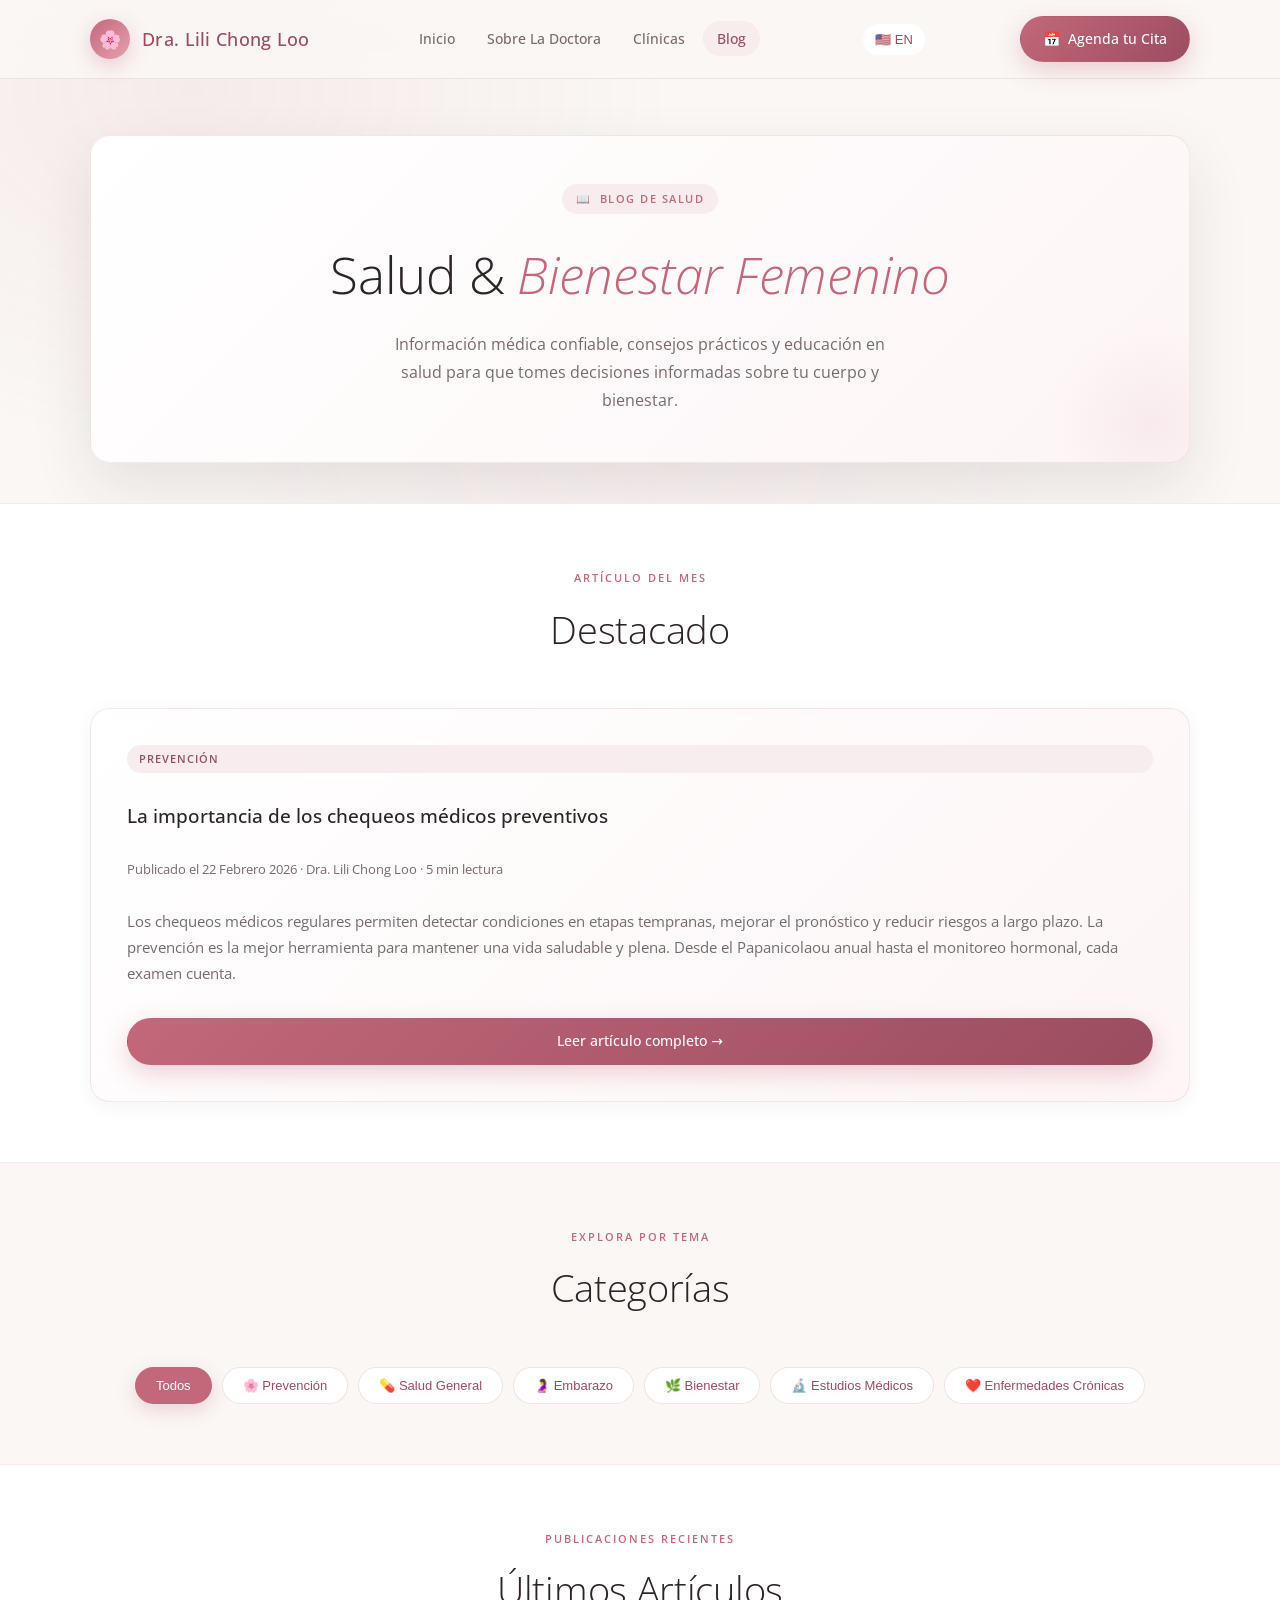
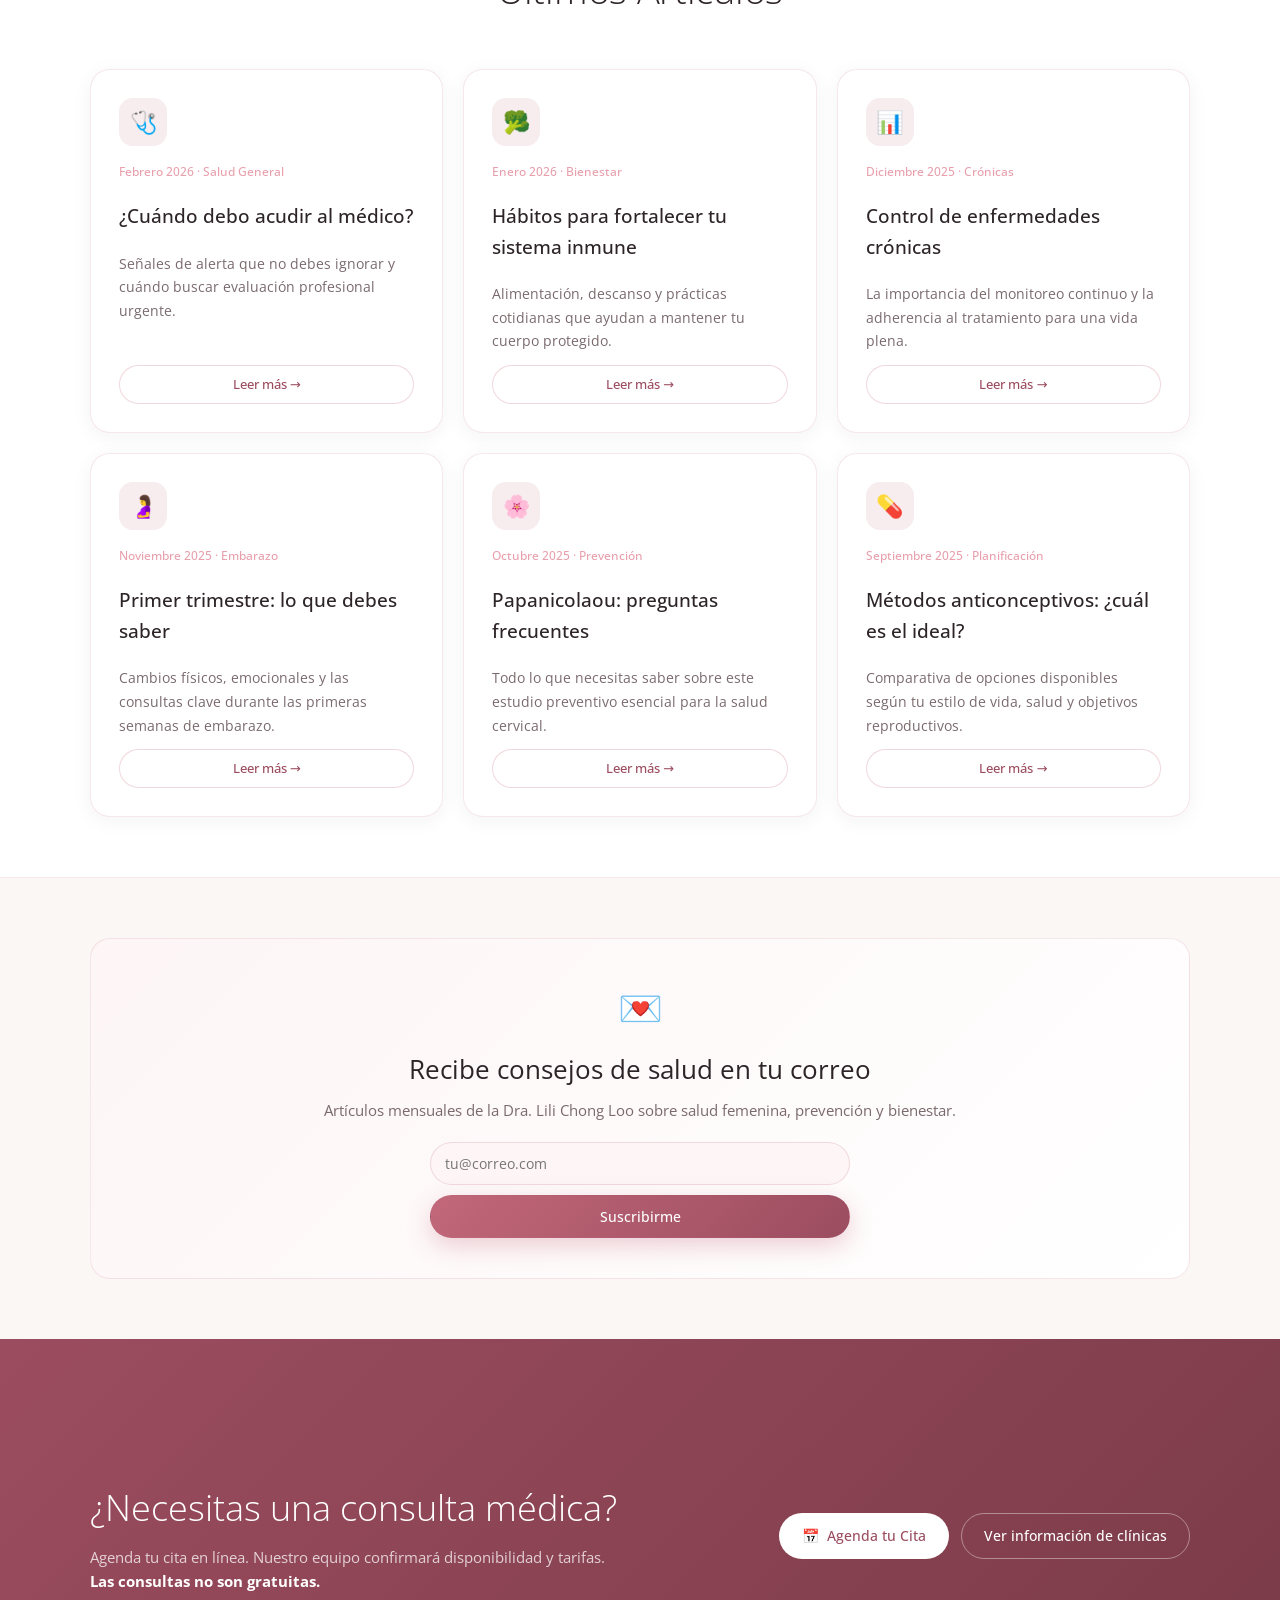
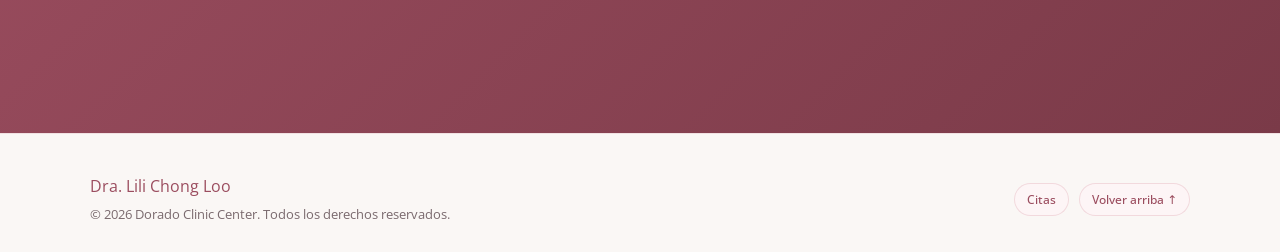
==== commit cc981ee7: "Add files via upload" ====
--- a/blog.html
+++ b/blog.html
@@ -1,317 +1,323 @@
-<!doctype html>
-<html lang="es">
-<head>
-  <meta charset="UTF-8" />
-  <meta name="viewport" content="width=device-width, initial-scale=1" />
-  <title>Blog de Salud | Dorado Clinic Center</title>
-  <meta name="description" content="Blog médico de la Dra. Lili Chong Loo. Consejos de salud, prevención y orientación médica profesional." />
-  <link rel="stylesheet" href="styles.css">
-  <style>
-    .blog-hero {
-      padding: 56px 0 40px;
-    }
-    .blog-hero .heroCard {
-      text-align: center;
-      padding: 48px;
-    }
-    .featuredPost {
-      padding: 36px;
-      background: linear-gradient(135deg, white 0%, var(--blush2) 100%);
-    }
-    .featuredPost h3 {
-      font-family: var(--font-display);
-      font-size: 28px;
-      font-weight: 400;
-      margin-bottom: 8px;
-    }
-    .featuredPost .meta {
-      font-size: 13px;
-      color: var(--muted);
-      margin-bottom: 16px;
-    }
-    .featuredPost p { color: var(--muted); font-size: 15px; line-height: 1.75; margin-bottom: 20px; }
-    .card .post-meta {
-      font-size: 12px;
-      color: var(--rose-lt);
-      font-weight: 500;
-      margin-bottom: 8px;
-    }
-    .card h3 {
-      font-family: var(--font-display);
-      font-size: 19px;
-      font-weight: 500;
-      margin-bottom: 8px;
-    }
-    .category-grid {
-      display: flex;
-      flex-wrap: wrap;
-      gap: 10px;
-      justify-content: center;
-    }
-    .cat-pill {
-      padding: 10px 20px;
-      border-radius: 999px;
-      border: 1.5px solid rgba(194,104,122,.2);
-      background: white;
-      color: var(--rose-dk);
-      font-size: 13px;
-      font-weight: 500;
-      cursor: pointer;
-      transition: all .2s;
-    }
-    .cat-pill:hover, .cat-pill.active {
-      background: var(--rose);
-      color: white;
-      border-color: transparent;
-      box-shadow: 0 6px 18px rgba(194,104,122,.25);
-    }
-    .newsletter-box {
-      background: linear-gradient(135deg, var(--blush2) 0%, white 100%);
-      border: 1px solid var(--line);
-      border-radius: var(--radius);
-      padding: 40px;
-      text-align: center;
-    }
-    .newsletter-box h3 {
-      font-family: var(--font-display);
-      font-size: 26px;
-      font-weight: 400;
-      margin-bottom: 8px;
-    }
-    .newsletter-box p { color: var(--muted); font-size: 15px; margin-bottom: 20px; }
-    .newsletter-form {
-      display: flex;
-      gap: 10px;
-      max-width: 420px;
-      margin: 0 auto;
-    }
-    .newsletter-form input { border-radius: 999px; }
-    .newsletter-form .btn { white-space: nowrap; }
-  </style>
-</head>
-<body>
-
-<header id="mainHeader">
-  <div class="container">
-    <div class="nav">
-      <a class="brand" href="index.html" aria-label="Dorado Clinic Center inicio">
-        <div class="brand-mark">🌸</div>
-        <span>Dra. Lili Chong Loo</span>
-      </a>
-      <nav aria-label="Navegación principal">
-        <ul>
-          <li><a href="index.html" data-i18n="nav-inicio">Inicio</a></li>
-          <li><a href="sobreLaDoctora.html" data-i18n="nav-doctora">Sobre La Doctora</a></li>
-          <li><a href="blog.html" aria-current="page" data-i18n="nav-blog">Blog</a></li>
-          <li><a href="citas.html" data-i18n="nav-citas">Citas</a></li>
-        </ul>
-      </nav>
-      <button id="langToggle" onclick="setLanguage(getLanguage() === 'es' ? 'en' : 'es')" style="border:none;background:white;cursor:pointer;">🇪🇸 ES</button>
-      <a class="btn primary" href="https://calendly.com/doradocliniccenter/" target="_blank">
-        <span aria-hidden="true">📅</span> <span data-i18n="nav-agendar">Agenda tu Cita</span>
-      </a>
-    </div>
-  </div>
-</header>
-
-<main id="top">
-
-  <!-- HERO BLOG -->
-  <section class="blog-hero">
-    <div class="container">
-      <div class="heroCard" style="text-align:center; padding:48px;">
-        <div class="eyebrow" style="display:inline-flex;align-items:center;gap:8px;font-size:11px;font-weight:600;letter-spacing:1.5px;text-transform:uppercase;color:var(--rose);background:var(--blush);padding:6px 14px;border-radius:999px;margin-bottom:20px;">
-          📖 <span data-i18n="blog-eyebrow">Blog de Salud</span>
-        </div>
-        <h1 style="font-family:var(--font-display);font-size:clamp(32px,4vw,52px);font-weight:300;margin-bottom:14px;">
-          <span data-i18n="blog-title">Salud &</span> <em style="font-style:italic;color:var(--rose);" data-i18n="blog-title-em">Bienestar Femenino</em>
-        </h1>
-        <p style="color:var(--muted);font-size:16px;max-width:55ch;margin:0 auto;line-height:1.75;" data-i18n="blog-desc">
-          Información médica confiable, consejos prácticos y educación en salud 
-          para que tomes decisiones informadas sobre tu cuerpo y bienestar.
-        </p>
-      </div>
-    </div>
-  </section>
-
-  <!-- ARTÍCULO DESTACADO -->
-  <section class="section alt reveal">
-    <div class="container">
-      <div class="sectionTitle">
-        <div class="eyebrow" data-i18n="featured-eyebrow">Artículo del mes</div>
-        <h2 data-i18n="featured-title">Destacado</h2>
-      </div>
-
-      <article class="card featuredPost">
-        <div style="display:inline-block;background:var(--blush);color:var(--rose-dk);font-size:11px;font-weight:600;letter-spacing:1px;text-transform:uppercase;padding:5px 12px;border-radius:999px;margin-bottom:16px;" data-i18n="featured-category">
-          Prevención
-        </div>
-        <h3 data-i18n="featured-article">La importancia de los chequeos médicos preventivos</h3>
-        <div class="meta" data-i18n="featured-meta">Publicado el 22 Febrero 2026 · Dra. Lili Chong Loo · 5 min lectura</div>
-        <p data-i18n="featured-desc">
-          Los chequeos médicos regulares permiten detectar condiciones en etapas tempranas, 
-          mejorar el pronóstico y reducir riesgos a largo plazo. La prevención es la mejor 
-          herramienta para mantener una vida saludable y plena. Desde el Papanicolaou anual 
-          hasta el monitoreo hormonal, cada examen cuenta.
-        </p>
-        <a href="#" class="btn primary" data-i18n="featured-btn">Leer artículo completo →</a>
-      </article>
-    </div>
-  </section>
-
-  <!-- CATEGORÍAS -->
-  <section class="section reveal">
-    <div class="container">
-      <div class="sectionTitle">
-        <div class="eyebrow" data-i18n="categories-eyebrow">Explora por tema</div>
-        <h2 data-i18n="categories-title">Categorías</h2>
-      </div>
-      <div class="category-grid">
-        <button class="cat-pill active" data-i18n="cat-all">Todos</button>
-        <button class="cat-pill">🌸 <span data-i18n="cat-prevention">Prevención</span></button>
-        <button class="cat-pill">💊 <span data-i18n="cat-general">Salud General</span></button>
-        <button class="cat-pill">🤰 <span data-i18n="cat-pregnancy">Embarazo</span></button>
-        <button class="cat-pill">🌿 <span data-i18n="cat-wellness">Bienestar</span></button>
-        <button class="cat-pill">🔬 <span data-i18n="cat-studies">Estudios Médicos</span></button>
-        <button class="cat-pill">❤️ <span data-i18n="cat-chronic">Enfermedades Crónicas</span></button>
-      </div>
-    </div>
-  </section>
-
-  <!-- GRID DE ARTÍCULOS -->
-  <section class="section alt reveal">
-    <div class="container">
-      <div class="sectionTitle">
-        <div class="eyebrow" data-i18n="articles-eyebrow">Publicaciones recientes</div>
-        <h2 data-i18n="articles-title">Últimos Artículos</h2>
-      </div>
-
-      <div class="cards3">
-        <article class="card reveal">
-          <div class="card-icon">🩺</div>
-          <div class="post-meta" data-i18n="article1-meta">Febrero 2026 · Salud General</div>
-          <h3 data-i18n="article1-title">¿Cuándo debo acudir al médico?</h3>
-          <p data-i18n="article1-desc">Señales de alerta que no debes ignorar y cuándo buscar evaluación profesional urgente.</p>
-          <a href="#" class="btn small" style="margin-top:auto;">Leer más →</a>
-        </article>
-
-        <article class="card reveal">
-          <div class="card-icon">🥦</div>
-          <div class="post-meta" data-i18n="article2-meta">Enero 2026 · Bienestar</div>
-          <h3 data-i18n="article2-title">Hábitos para fortalecer tu sistema inmune</h3>
-          <p data-i18n="article2-desc">Alimentación, descanso y prácticas cotidianas que ayudan a mantener tu cuerpo protegido.</p>
-          <a href="#" class="btn small" style="margin-top:auto;">Leer más →</a>
-        </article>
-
-        <article class="card reveal">
-          <div class="card-icon">📊</div>
-          <div class="post-meta" data-i18n="article3-meta">Diciembre 2025 · Crónicas</div>
-          <h3 data-i18n="article3-title">Control de enfermedades crónicas</h3>
-          <p data-i18n="article3-desc">La importancia del monitoreo continuo y la adherencia al tratamiento para una vida plena.</p>
-          <a href="#" class="btn small" style="margin-top:auto;">Leer más →</a>
-        </article>
-
-        <article class="card reveal">
-          <div class="card-icon">🤰</div>
-          <div class="post-meta" data-i18n="article4-meta">Noviembre 2025 · Embarazo</div>
-          <h3 data-i18n="article4-title">Primer trimestre: lo que debes saber</h3>
-          <p data-i18n="article4-desc">Cambios físicos, emocionales y las consultas clave durante las primeras semanas de embarazo.</p>
-          <a href="#" class="btn small" style="margin-top:auto;">Leer más →</a>
-        </article>
-
-        <article class="card reveal">
-          <div class="card-icon">🌸</div>
-          <div class="post-meta" data-i18n="article5-meta">Octubre 2025 · Prevención</div>
-          <h3 data-i18n="article5-title">Papanicolaou: preguntas frecuentes</h3>
-          <p data-i18n="article5-desc">Todo lo que necesitas saber sobre este estudio preventivo esencial para la salud cervical.</p>
-          <a href="#" class="btn small" style="margin-top:auto;">Leer más →</a>
-        </article>
-
-        <article class="card reveal">
-          <div class="card-icon">💊</div>
-          <div class="post-meta" data-i18n="article6-meta">Septiembre 2025 · Planificación</div>
-          <h3 data-i18n="article6-title">Métodos anticonceptivos: ¿cuál es el ideal?</h3>
-          <p data-i18n="article6-desc">Comparativa de opciones disponibles según tu estilo de vida, salud y objetivos reproductivos.</p>
-          <a href="#" class="btn small" style="margin-top:auto;">Leer más →</a>
-        </article>
-      </div>
-    </div>
-  </section>
-
-  <!-- NEWSLETTER -->
-  <section class="section reveal">
-    <div class="container">
-      <div class="newsletter-box">
-        <div style="font-size:36px;margin-bottom:12px;">💌</div>
-        <h3 data-i18n="newsletter-title">Recibe consejos de salud en tu correo</h3>
-        <p data-i18n="newsletter-desc">Artículos mensuales de la Dra. Lili Chong Loo sobre salud femenina, prevención y bienestar.</p>
-        <form class="newsletter-form" onsubmit="return false;">
-          <input type="email" placeholder="tu@correo.com" data-i18n="newsletter-placeholder" aria-label="Correo electrónico" />
-          <button class="btn primary" type="submit" data-i18n="newsletter-btn">Suscribirme</button>
-        </form>
-      </div>
-    </div>
-  </section>
-
-  <!-- CTA -->
-  <section class="cta">
-    <div class="section">
-      <div class="container">
-        <div class="ctaBox">
-          <div>
-            <h2 data-i18n="blog-cta-title">¿Necesitas una consulta médica?</h2>
-            <p><span data-i18n="blog-cta-desc">Agenda tu cita en línea. Nuestro equipo confirmará disponibilidad y tarifas.</span><br><strong data-i18n="cta-important">Las consultas no son gratuitas.</strong></p>
-          </div>
-          <div class="ctaBtns">
-            <a class="btn" href="https://calendly.com/doradocliniccenter/" target="_blank">📅 <span data-i18n="cta-btn1">Agenda tu Cita</span></a>
-            <a class="btn outline" href="citas.html" data-i18n="cta-btn2">Ver formulario</a>
-          </div>
-        </div>
-      </div>
-    </div>
-  </section>
-
-</main>
-
-<footer>
-  <div class="container">
-    <div class="footerGrid">
-      <div>
-        <div class="brand-text">Dra. Lili Chong Loo</div>
-        <div style="font-size:13px; margin-top:4px;">© <span id="year"></span> Dorado Clinic Center. <span data-i18n="footer-copy">Todos los derechos reservados.</span></div>
-      </div>
-      <div style="display:flex; gap:10px; flex-wrap:wrap;">
-        <a class="pill" href="citas.html" data-i18n="nav-citas">Citas</a>
-        <a class="pill" href="#top">Volver arriba ↑</a>
-      </div>
-    </div>
-  </div>
-</footer>
-
-<script>
-  document.getElementById("year").textContent = new Date().getFullYear();
-  const header = document.getElementById('mainHeader');
-  window.addEventListener('scroll', () => header.classList.toggle('scrolled', window.scrollY > 20));
-
-  // Category filter interaction
-  document.querySelectorAll('.cat-pill').forEach(btn => {
-    btn.addEventListener('click', () => {
-      document.querySelectorAll('.cat-pill').forEach(b => b.classList.remove('active'));
-      btn.classList.add('active');
-    });
-  });
-
-  const observer = new IntersectionObserver((entries) => {
-    entries.forEach((entry, i) => {
-      if (entry.isIntersecting) {
-        setTimeout(() => entry.target.classList.add('visible'), i * 80);
-        observer.unobserve(entry.target);
-      }
-    });
-  }, { threshold: 0.1 });
-  document.querySelectorAll('.reveal').forEach(el => observer.observe(el));
-</script>
-<script src="translations.js"></script>
-<script src="scripts.js"></script>
-</body>
-</html>
+<!doctype html>
+<html lang="es">
+<head>
+  <meta charset="UTF-8" />
+  <meta name="viewport" content="width=device-width, initial-scale=1" />
+  <title>Blog de Salud | Dorado Clinic Center</title>
+  <meta name="description" content="Blog médico de la Dra. Lili Chong Loo. Consejos de salud, prevención y orientación médica profesional." />
+  <link rel="stylesheet" href="styles.css">
+  <style>
+    .blog-hero {
+      padding: 56px 0 40px;
+    }
+    .blog-hero .heroCard {
+      text-align: center;
+      padding: 48px;
+    }
+    .featuredPost {
+      padding: 36px;
+      background: linear-gradient(135deg, white 0%, var(--blush2) 100%);
+    }
+    .featuredPost h3 {
+      font-family: var(--font-display);
+      font-size: 28px;
+      font-weight: 400;
+      margin-bottom: 8px;
+    }
+    .featuredPost .meta {
+      font-size: 13px;
+      color: var(--muted);
+      margin-bottom: 16px;
+    }
+    .featuredPost p { color: var(--muted); font-size: 15px; line-height: 1.75; margin-bottom: 20px; }
+    .card .post-meta {
+      font-size: 12px;
+      color: var(--rose-lt);
+      font-weight: 500;
+      margin-bottom: 8px;
+    }
+    .card h3 {
+      font-family: var(--font-display);
+      font-size: 19px;
+      font-weight: 500;
+      margin-bottom: 8px;
+    }
+    .category-grid {
+      display: flex;
+      flex-wrap: wrap;
+      gap: 10px;
+      justify-content: center;
+    }
+    .cat-pill {
+      padding: 10px 20px;
+      border-radius: 999px;
+      border: 1.5px solid rgba(194,104,122,.2);
+      background: white;
+      color: var(--rose-dk);
+      font-size: 13px;
+      font-weight: 500;
+      cursor: pointer;
+      transition: all .2s;
+    }
+    .cat-pill:hover, .cat-pill.active {
+      background: var(--rose);
+      color: white;
+      border-color: transparent;
+      box-shadow: 0 6px 18px rgba(194,104,122,.25);
+    }
+    .newsletter-box {
+      background: linear-gradient(135deg, var(--blush2) 0%, white 100%);
+      border: 1px solid var(--line);
+      border-radius: var(--radius);
+      padding: 40px;
+      text-align: center;
+    }
+    .newsletter-box h3 {
+      font-family: var(--font-display);
+      font-size: 26px;
+      font-weight: 400;
+      margin-bottom: 8px;
+    }
+    .newsletter-box p { color: var(--muted); font-size: 15px; margin-bottom: 20px; }
+    .newsletter-form {
+      display: flex;
+      gap: 10px;
+      max-width: 420px;
+      margin: 0 auto;
+    }
+    .newsletter-form input { border-radius: 999px; }
+    .newsletter-form .btn { white-space: nowrap; }
+  </style>
+</head>
+<body>
+
+<header id="mainHeader">
+  <div class="container">
+    <div class="nav">
+      <a class="brand" href="index.html" aria-label="Dorado Clinic Center inicio">
+        <div class="brand-mark">🌸</div>
+        <span>Dra. Lili Chong Loo</span>
+      </a>
+      <button id="menuToggle" class="menuToggle" aria-label="Abrir menú" aria-expanded="false">
+        <span></span><span></span><span></span>
+      </button>
+      <nav id="mainNav" aria-label="Navegación principal" class="mobileNav">
+        <ul>
+          <li><a href="index.html" data-i18n="nav-inicio">Inicio</a></li>
+          <li><a href="sobreLaDoctora.html" data-i18n="nav-doctora">Sobre La Doctora</a></li>
+          <li><a href="clinicas.html" data-i18n="nav-clinicas">Clínicas</a></li>
+          <li><a href="blog.html" aria-current="page" data-i18n="nav-blog">Blog</a></li>
+        </ul>
+      </nav>
+      <button id="langToggle" onclick="cycleLanguage()" style="border:none;background:white;cursor:pointer;">🇺🇸 EN</button>
+      <a class="btn primary" href="clinicas.html" target="_blank">
+        <span aria-hidden="true">📅</span> <span data-i18n="nav-agendar">Agenda tu Cita</span>
+      </a>
+    </div>
+  </div>
+</header>
+
+<main id="top">
+
+  <!-- HERO BLOG -->
+  <section class="blog-hero">
+    <div class="container">
+      <div class="heroCard" style="text-align:center; padding:48px;">
+        <div class="eyebrow" style="display:inline-flex;align-items:center;gap:8px;font-size:11px;font-weight:600;letter-spacing:1.5px;text-transform:uppercase;color:var(--rose);background:var(--blush);padding:6px 14px;border-radius:999px;margin-bottom:20px;">
+          📖 <span data-i18n="blog-eyebrow">Blog de Salud</span>
+        </div>
+        <h1 style="font-family:var(--font-display);font-size:clamp(32px,4vw,52px);font-weight:300;margin-bottom:14px;">
+          <span data-i18n="blog-title">Salud &</span> <em style="font-style:italic;color:var(--rose);" data-i18n="blog-title-em">Bienestar Femenino</em>
+        </h1>
+        <p style="color:var(--muted);font-size:16px;max-width:55ch;margin:0 auto;line-height:1.75;" data-i18n="blog-desc">
+          Información médica confiable, consejos prácticos y educación en salud 
+          para que tomes decisiones informadas sobre tu cuerpo y bienestar.
+        </p>
+      </div>
+    </div>
+  </section>
+
+  <!-- ARTÍCULO DESTACADO -->
+  <section class="section alt reveal">
+    <div class="container">
+      <div class="sectionTitle">
+        <div class="eyebrow" data-i18n="featured-eyebrow">Artículo del mes</div>
+        <h2 data-i18n="featured-title">Destacado</h2>
+      </div>
+
+      <article class="card featuredPost">
+        <div style="display:inline-block;background:var(--blush);color:var(--rose-dk);font-size:11px;font-weight:600;letter-spacing:1px;text-transform:uppercase;padding:5px 12px;border-radius:999px;margin-bottom:16px;" data-i18n="featured-category">
+          Prevención
+        </div>
+        <h3 data-i18n="featured-article">La importancia de los chequeos médicos preventivos</h3>
+        <div class="meta" data-i18n="featured-meta">Publicado el 22 Febrero 2026 · Dra. Lili Chong Loo · 5 min lectura</div>
+        <p data-i18n="featured-desc">
+          Los chequeos médicos regulares permiten detectar condiciones en etapas tempranas, 
+          mejorar el pronóstico y reducir riesgos a largo plazo. La prevención es la mejor 
+          herramienta para mantener una vida saludable y plena. Desde el Papanicolaou anual 
+          hasta el monitoreo hormonal, cada examen cuenta.
+        </p>
+        <a href="#" class="btn primary" data-i18n="featured-btn">Leer artículo completo →</a>
+      </article>
+    </div>
+  </section>
+
+  <!-- CATEGORÍAS -->
+  <section class="section reveal">
+    <div class="container">
+      <div class="sectionTitle">
+        <div class="eyebrow" data-i18n="categories-eyebrow">Explora por tema</div>
+        <h2 data-i18n="categories-title">Categorías</h2>
+      </div>
+      <div class="category-grid">
+        <button class="cat-pill active" data-i18n="cat-all">Todos</button>
+        <button class="cat-pill">🌸 <span data-i18n="cat-prevention">Prevención</span></button>
+        <button class="cat-pill">💊 <span data-i18n="cat-general">Salud General</span></button>
+        <button class="cat-pill">🤰 <span data-i18n="cat-pregnancy">Embarazo</span></button>
+        <button class="cat-pill">🌿 <span data-i18n="cat-wellness">Bienestar</span></button>
+        <button class="cat-pill">🔬 <span data-i18n="cat-studies">Estudios Médicos</span></button>
+        <button class="cat-pill">❤️ <span data-i18n="cat-chronic">Enfermedades Crónicas</span></button>
+      </div>
+    </div>
+  </section>
+
+  <!-- GRID DE ARTÍCULOS -->
+  <section class="section alt reveal">
+    <div class="container">
+      <div class="sectionTitle">
+        <div class="eyebrow" data-i18n="articles-eyebrow">Publicaciones recientes</div>
+        <h2 data-i18n="articles-title">Últimos Artículos</h2>
+      </div>
+
+      <div class="cards3">
+        <article class="card reveal">
+          <div class="card-icon">🩺</div>
+          <div class="post-meta" data-i18n="article1-meta">Febrero 2026 · Salud General</div>
+          <h3 data-i18n="article1-title">¿Cuándo debo acudir al médico?</h3>
+          <p data-i18n="article1-desc">Señales de alerta que no debes ignorar y cuándo buscar evaluación profesional urgente.</p>
+          <a href="#" class="btn small" style="margin-top:auto;">Leer más →</a>
+        </article>
+
+        <article class="card reveal">
+          <div class="card-icon">🥦</div>
+          <div class="post-meta" data-i18n="article2-meta">Enero 2026 · Bienestar</div>
+          <h3 data-i18n="article2-title">Hábitos para fortalecer tu sistema inmune</h3>
+          <p data-i18n="article2-desc">Alimentación, descanso y prácticas cotidianas que ayudan a mantener tu cuerpo protegido.</p>
+          <a href="#" class="btn small" style="margin-top:auto;">Leer más →</a>
+        </article>
+
+        <article class="card reveal">
+          <div class="card-icon">📊</div>
+          <div class="post-meta" data-i18n="article3-meta">Diciembre 2025 · Crónicas</div>
+          <h3 data-i18n="article3-title">Control de enfermedades crónicas</h3>
+          <p data-i18n="article3-desc">La importancia del monitoreo continuo y la adherencia al tratamiento para una vida plena.</p>
+          <a href="#" class="btn small" style="margin-top:auto;">Leer más →</a>
+        </article>
+
+        <article class="card reveal">
+          <div class="card-icon">🤰</div>
+          <div class="post-meta" data-i18n="article4-meta">Noviembre 2025 · Embarazo</div>
+          <h3 data-i18n="article4-title">Primer trimestre: lo que debes saber</h3>
+          <p data-i18n="article4-desc">Cambios físicos, emocionales y las consultas clave durante las primeras semanas de embarazo.</p>
+          <a href="#" class="btn small" style="margin-top:auto;">Leer más →</a>
+        </article>
+
+        <article class="card reveal">
+          <div class="card-icon">🌸</div>
+          <div class="post-meta" data-i18n="article5-meta">Octubre 2025 · Prevención</div>
+          <h3 data-i18n="article5-title">Papanicolaou: preguntas frecuentes</h3>
+          <p data-i18n="article5-desc">Todo lo que necesitas saber sobre este estudio preventivo esencial para la salud cervical.</p>
+          <a href="#" class="btn small" style="margin-top:auto;">Leer más →</a>
+        </article>
+
+        <article class="card reveal">
+          <div class="card-icon">💊</div>
+          <div class="post-meta" data-i18n="article6-meta">Septiembre 2025 · Planificación</div>
+          <h3 data-i18n="article6-title">Métodos anticonceptivos: ¿cuál es el ideal?</h3>
+          <p data-i18n="article6-desc">Comparativa de opciones disponibles según tu estilo de vida, salud y objetivos reproductivos.</p>
+          <a href="#" class="btn small" style="margin-top:auto;">Leer más →</a>
+        </article>
+      </div>
+    </div>
+  </section>
+
+  <!-- NEWSLETTER -->
+  <section class="section reveal">
+    <div class="container">
+      <div class="newsletter-box">
+        <div style="font-size:36px;margin-bottom:12px;">💌</div>
+        <h3 data-i18n="newsletter-title">Recibe consejos de salud en tu correo</h3>
+        <p data-i18n="newsletter-desc">Artículos mensuales de la Dra. Lili Chong Loo sobre salud femenina, prevención y bienestar.</p>
+        <form class="newsletter-form" onsubmit="return false;">
+          <input type="email" placeholder="tu@correo.com" data-i18n="newsletter-placeholder" aria-label="Correo electrónico" />
+          <button class="btn primary" type="submit" data-i18n="newsletter-btn">Suscribirme</button>
+        </form>
+      </div>
+    </div>
+  </section>
+
+  <!-- CTA -->
+  <section class="cta">
+    <div class="section">
+      <div class="container">
+        <div class="ctaBox">
+          <div>
+            <h2 data-i18n="blog-cta-title">¿Necesitas una consulta médica?</h2>
+            <p><span data-i18n="blog-cta-desc">Agenda tu cita en línea. Nuestro equipo confirmará disponibilidad y tarifas.</span><br><strong data-i18n="cta-important">Las consultas no son gratuitas.</strong></p>
+          </div>
+          <div class="ctaBtns">
+            <a class="btn" href="tel:+5076952-1588" target="_blank">📅 <span data-i18n="cta-btn1">Agenda tu Cita</span></a>
+            <a class="btn outline" href="clinicas.html" data-i18n="cta-btn2">Ver formulario</a>
+          </div>
+        </div>
+      </div>
+    </div>
+  </section>
+
+</main>
+
+<footer>
+  <div class="container">
+    <div class="footerGrid">
+      <div>
+        <div class="brand-text">Dra. Lili Chong Loo</div>
+        <div style="font-size:13px; margin-top:4px;">© <span id="year"></span> Dorado Clinic Center. <span data-i18n="footer-copy">Todos los derechos reservados.</span></div>
+      </div>
+      <div style="display:flex; gap:10px; flex-wrap:wrap;">
+        <a class="pill" href="clinicas.html" data-i18n="nav-citas">Citas</a>
+        <a class="pill" href="#top">Volver arriba ↑</a>
+      </div>
+    </div>
+  </div>
+</footer>
+
+<script>
+  document.getElementById("year").textContent = new Date().getFullYear();
+  const header = document.getElementById('mainHeader');
+  window.addEventListener('scroll', () => header.classList.toggle('scrolled', window.scrollY > 20));
+
+  // Category filter interaction
+  document.querySelectorAll('.cat-pill').forEach(btn => {
+    btn.addEventListener('click', () => {
+      document.querySelectorAll('.cat-pill').forEach(b => b.classList.remove('active'));
+      btn.classList.add('active');
+    });
+  });
+
+  const observer = new IntersectionObserver((entries) => {
+    entries.forEach((entry, i) => {
+      if (entry.isIntersecting) {
+        setTimeout(() => entry.target.classList.add('visible'), i * 80);
+        observer.unobserve(entry.target);
+      }
+    });
+  }, { threshold: 0.1 });
+  document.querySelectorAll('.reveal').forEach(el => observer.observe(el));
+</script>
+<script src="translations.js"></script>
+<script src="scripts.js"></script>
+</body>
+</html>
+
+
+
--- a/styles.css
+++ b/styles.css
@@ -1,1066 +1,1660 @@
-@import url('https://fonts.googleapis.com/css2?family=Open+Sans:ital,wght@0,300;0,400;0,500;0,600;0,700;1,300;1,400&display=swap');
-
-/* ===== CSS Variables ===== */
-:root {
-  --rose:    #c2687a;
-  --rose-lt: #e8a0ad;
-  --rose-dk: #9b4d5f;
-  --blush:   #f7ecee;
-  --blush2:  #fdf5f6;
-  --sage:    #7b9e87;
-  --sage-lt: #b8d4bf;
-  --cream:   #faf7f5;
-  --charcoal:#2d2428;
-  --muted:   #7a6a6e;
-  --line:    rgba(194,104,122,.15);
-  --shadow:  0 24px 60px rgba(45,36,40,.10);
-  --radius:  20px;
-  --radius-sm: 12px;
-  --font-display: 'Open Sans', system-ui, sans-serif;
-  --font-body:    'Open Sans', system-ui, sans-serif;
-}
-
-*, *::before, *::after { box-sizing: border-box; margin: 0; padding: 0; }
-
-html { scroll-behavior: smooth; }
-
-body {
-  font-family: var(--font-body);
-  color: var(--charcoal);
-  background: var(--cream);
-  line-height: 1.6;
-  overflow-x: hidden;
-}
-
-/* ===== Animated background ===== */
-body::before {
-  content: '';
-  position: fixed;
-  inset: 0;
-  background:
-    radial-gradient(ellipse 800px 600px at 15% 10%, rgba(194,104,122,.08), transparent 60%),
-    radial-gradient(ellipse 700px 500px at 85% 90%, rgba(123,158,135,.08), transparent 60%),
-    radial-gradient(ellipse 600px 400px at 50% 50%, rgba(247,236,238,.6), transparent 70%);
-  pointer-events: none;
-  z-index: 0;
-}
-
-.container { width: min(1100px, 92vw); margin: 0 auto; position: relative; z-index: 1; }
-
-a { color: inherit; text-decoration: none; }
-
-/* ===== HEADER ===== */
-header {
-  position: sticky;
-  top: 0;
-  z-index: 100;
-  backdrop-filter: blur(16px) saturate(1.4);
-  background: rgba(250,247,245,.88);
-  border-bottom: 1px solid var(--line);
-  transition: box-shadow .3s;
-}
-
-header.scrolled { box-shadow: 0 4px 30px rgba(45,36,40,.08); }
-
-.nav {
-  display: flex;
-  align-items: center;
-  justify-content: space-between;
-  padding: 16px 0;
-  gap: 16px;
-}
-
-.brand {
-  display: flex;
-  align-items: center;
-  gap: 12px;
-  font-family: var(--font-display);
-  font-weight: 500;
-  font-size: 18px;
-  letter-spacing: .3px;
-  color: var(--rose-dk);
-}
-
-.brand-mark {
-  width: 40px;
-  height: 40px;
-  border-radius: 50%;
-  background: linear-gradient(135deg, var(--rose) 0%, var(--rose-lt) 100%);
-  display: flex;
-  align-items: center;
-  justify-content: center;
-  font-size: 18px;
-  box-shadow: 0 6px 20px rgba(194,104,122,.30);
-  flex-shrink: 0;
-}
-
-nav ul {
-  list-style: none;
-  display: flex;
-  gap: 4px;
-  align-items: center;
-}
-
-nav a {
-  padding: 8px 14px;
-  border-radius: 999px;
-  font-size: 14px;
-  font-weight: 500;
-  color: var(--muted);
-  transition: all .2s;
-}
-
-nav a:hover, nav a[aria-current="page"] {
-  background: var(--blush);
-  color: var(--rose-dk);
-}
-
-#langToggle {
-  padding: 8px 12px;
-  border-radius: 999px;
-  font-size: 13px;
-  font-weight: 500;
-  border: 1.5px solid rgba(194,104,122,.25);
-  background: white;
-  color: var(--rose-dk);
-  cursor: pointer;
-  transition: all .2s;
-  margin-left: 8px;
-}
-
-/* ===== BUTTONS ===== */
-.btn {
-  display: inline-flex;
-  align-items: center;
-  justify-content: center;
-  gap: 8px;
-  padding: 11px 22px;
-  border-radius: 999px;
-  border: 1.5px solid rgba(194,104,122,.25);
-  background: white;
-  font-family: var(--font-body);
-  font-weight: 500;
-  font-size: 14px;
-  color: var(--rose-dk);
-  cursor: pointer;
-  transition: all .25s;
-  white-space: nowrap;
-}
-
-.btn:hover {
-  border-color: var(--rose);
-  box-shadow: 0 6px 20px rgba(194,104,122,.18);
-  transform: translateY(-1px);
-}
-
-.btn.primary {
-  background: linear-gradient(135deg, var(--rose) 0%, var(--rose-dk) 100%);
-  border-color: transparent;
-  color: white;
-  box-shadow: 0 8px 24px rgba(194,104,122,.30);
-}
-
-.btn.primary:hover {
-  box-shadow: 0 12px 32px rgba(194,104,122,.40);
-  transform: translateY(-2px);
-}
-
-.btn.full { width: 100%; }
-
-.btn.small {
-  padding: 8px 16px;
-  font-size: 13px;
-}
-
-/* ===== HERO / SPOTLIGHT ===== */
-.spotlightSection {
-  padding: 80px 0 60px;
-  position: relative;
-}
-
-.spotlightGrid {
-  display: grid;
-  grid-template-columns: 1fr 1fr;
-  align-items: center;
-  gap: 70px;
-}
-
-.spotlightText { animation: fadeUp .8s ease both; }
-
-.spotlightText .eyebrow {
-  display: inline-flex;
-  align-items: center;
-  gap: 8px;
-  font-size: 12px;
-  font-weight: 600;
-  letter-spacing: 1.5px;
-  text-transform: uppercase;
-  color: var(--rose);
-  background: var(--blush);
-  padding: 6px 14px;
-  border-radius: 999px;
-  margin-bottom: 20px;
-}
-
-.spotlightText h1 {
-  font-family: var(--font-display);
-  font-size: clamp(36px, 4.5vw, 58px);
-  font-weight: 300;
-  line-height: 1.15;
-  letter-spacing: -.5px;
-  margin-bottom: 20px;
-  color: var(--charcoal);
-}
-
-.spotlightText h1 em {
-  font-style: italic;
-  color: var(--rose);
-}
-
-.spotlightText p {
-  font-size: 16px;
-  line-height: 1.75;
-  color: var(--muted);
-  margin-bottom: 18px;
-  max-width: 50ch;
-}
-
-.heroCtas {
-  display: flex;
-  gap: 12px;
-  flex-wrap: wrap;
-  margin-top: 28px;
-}
-
-/* Trust badges */
-.trustBadges {
-  display: flex;
-  gap: 20px;
-  margin-top: 32px;
-  flex-wrap: wrap;
-}
-
-.trustBadge {
-  display: flex;
-  align-items: center;
-  gap: 8px;
-  font-size: 13px;
-  color: var(--muted);
-}
-
-.trustBadge .dot {
-  width: 8px;
-  height: 8px;
-  border-radius: 50%;
-  background: var(--sage);
-  flex-shrink: 0;
-}
-
-/* Image side */
-.spotlightImage {
-  position: relative;
-  animation: fadeUp .8s .2s ease both;
-}
-
-.spotlightImage::before {
-  content: '';
-  position: absolute;
-  width: 85%;
-  height: 85%;
-  bottom: -20px;
-  right: -20px;
-  border-radius: 50% 30% 50% 30%;
-  background: linear-gradient(135deg, var(--blush) 0%, rgba(123,158,135,.15) 100%);
-  z-index: 0;
-}
-
-.spotlightImage img {
-  width: 100%;
-  max-width: 460px;
-  border-radius: 40% 20% 40% 20%;
-  display: block;
-  margin-left: auto;
-  position: relative;
-  z-index: 1;
-  filter: drop-shadow(0 30px 60px rgba(45,36,40,.18));
-  transition: transform .4s ease;
-}
-
-.spotlightImage img:hover { transform: scale(1.02); }
-
-/* Floating stats */
-.floatCard {
-  position: absolute;
-  background: white;
-  border-radius: var(--radius-sm);
-  padding: 12px 16px;
-  box-shadow: 0 12px 40px rgba(45,36,40,.12);
-  border: 1px solid var(--line);
-  z-index: 2;
-  animation: float 4s ease-in-out infinite;
-}
-
-.floatCard.card1 { bottom: 40px; left: 10px; animation-delay: 0s; }
-.floatCard.card2 { top: 30px; right: 0; animation-delay: 1.5s; }
-
-.floatCard .fc-num {
-  font-family: var(--font-display);
-  font-size: 26px;
-  font-weight: 600;
-  color: var(--rose);
-  line-height: 1;
-}
-
-.floatCard .fc-label {
-  font-size: 11px;
-  color: var(--muted);
-  margin-top: 2px;
-}
-
-/* ===== SERVICES SECTION ===== */
-.section { padding: 60px 0; position: relative; z-index: 1; }
-
-.section.alt {
-  background: white;
-  border-top: 1px solid var(--line);
-  border-bottom: 1px solid var(--line);
-}
-
-.sectionTitle {
-  text-align: center;
-  margin-bottom: 48px;
-}
-
-.sectionTitle .eyebrow {
-  display: inline-block;
-  font-size: 11px;
-  font-weight: 600;
-  letter-spacing: 2px;
-  text-transform: uppercase;
-  color: var(--rose);
-  margin-bottom: 12px;
-}
-
-.sectionTitle h2 {
-  font-family: var(--font-display);
-  font-size: clamp(28px, 3vw, 40px);
-  font-weight: 300;
-  letter-spacing: -.3px;
-  color: var(--charcoal);
-  margin-bottom: 12px;
-}
-
-.sectionTitle p {
-  color: var(--muted);
-  font-size: 15px;
-  max-width: 55ch;
-  margin: 0 auto;
-  line-height: 1.7;
-}
-
-/* Cards grid */
-.cards3 {
-  display: grid;
-  grid-template-columns: repeat(3, 1fr);
-  gap: 20px;
-}
-
-.card {
-  border-radius: var(--radius);
-  border: 1px solid var(--line);
-  background: white;
-  box-shadow: 0 4px 20px rgba(45,36,40,.05);
-  padding: 28px;
-  display: flex;
-  flex-direction: column;
-  gap: 12px;
-  transition: all .3s ease;
-  position: relative;
-  overflow: hidden;
-}
-
-.card::before {
-  content: '';
-  position: absolute;
-  top: 0;
-  left: 0;
-  right: 0;
-  height: 3px;
-  background: linear-gradient(90deg, var(--rose), var(--rose-lt));
-  transform: scaleX(0);
-  transform-origin: left;
-  transition: transform .3s ease;
-}
-
-.card:hover {
-  box-shadow: 0 16px 50px rgba(45,36,40,.12);
-  transform: translateY(-4px);
-  border-color: rgba(194,104,122,.25);
-}
-
-.card:hover::before { transform: scaleX(1); }
-
-.card .card-icon {
-  width: 48px;
-  height: 48px;
-  border-radius: 14px;
-  background: var(--blush);
-  display: flex;
-  align-items: center;
-  justify-content: center;
-  font-size: 22px;
-  margin-bottom: 4px;
-}
-
-.card h3 {
-  font-family: var(--font-display);
-  font-size: 20px;
-  font-weight: 500;
-  color: var(--charcoal);
-}
-
-.card p {
-  font-size: 14px;
-  color: var(--muted);
-  line-height: 1.7;
-  margin: 0;
-}
-
-/* ===== HERO ON INNER PAGES ===== */
-.hero { padding: 48px 0 24px; }
-
-.heroGrid {
-  display: grid;
-  grid-template-columns: 1.2fr .8fr;
-  gap: 24px;
-  align-items: stretch;
-}
-
-.heroCard {
-  background: linear-gradient(135deg, white 0%, var(--blush2) 100%);
-  border: 1px solid var(--line);
-  border-radius: var(--radius);
-  box-shadow: var(--shadow);
-  padding: 32px;
-  position: relative;
-  overflow: hidden;
-}
-
-.heroCard::after {
-  content: '';
-  position: absolute;
-  bottom: -60px;
-  right: -60px;
-  width: 200px;
-  height: 200px;
-  border-radius: 50%;
-  background: radial-gradient(circle, rgba(194,104,122,.08) 0%, transparent 70%);
-  pointer-events: none;
-}
-
-.heroCard h1 {
-  font-family: var(--font-display);
-  font-size: clamp(28px, 3.5vw, 44px);
-  font-weight: 300;
-  letter-spacing: -.3px;
-  margin-bottom: 12px;
-  color: var(--charcoal);
-}
-
-.heroCard p { color: var(--muted); font-size: 15px; line-height: 1.7; }
-
-.sideCard {
-  background: white;
-  border: 1px solid var(--line);
-  border-radius: var(--radius);
-  padding: 24px;
-  box-shadow: var(--shadow);
-  display: flex;
-  flex-direction: column;
-  gap: 16px;
-}
-
-.kpiGrid {
-  display: grid;
-  grid-template-columns: 1fr 1fr;
-  gap: 12px;
-}
-
-.kpi {
-  border-radius: 14px;
-  border: 1px solid var(--line);
-  background: var(--blush2);
-  padding: 14px;
-  text-align: center;
-}
-
-.kpi .num {
-  font-family: var(--font-display);
-  font-size: 28px;
-  font-weight: 600;
-  color: var(--rose);
-}
-
-.kpi .label { font-size: 12px; color: var(--muted); margin-top: 2px; }
-
-.notice {
-  border-radius: 14px;
-  border: 1px dashed rgba(194,104,122,.25);
-  padding: 14px;
-  font-size: 13px;
-  color: var(--muted);
-  background: var(--blush2);
-  line-height: 1.6;
-}
-
-/* ===== CONTACT FORM ===== */
-.contactWrap {
-  display: grid;
-  grid-template-columns: 1fr 1fr;
-  gap: 24px;
-  align-items: start;
-}
-
-.panel {
-  border-radius: var(--radius);
-  border: 1px solid var(--line);
-  background: white;
-  box-shadow: var(--shadow);
-  padding: 28px;
-}
-
-.panel h3 {
-  font-family: var(--font-display);
-  font-size: 22px;
-  font-weight: 500;
-  margin-bottom: 6px;
-}
-
-form { display: flex; flex-direction: column; gap: 16px; }
-
-label {
-  display: block;
-  font-size: 13px;
-  font-weight: 500;
-  color: var(--charcoal);
-  margin-bottom: 6px;
-}
-
-input, textarea, select {
-  width: 100%;
-  border-radius: var(--radius-sm);
-  border: 1.5px solid rgba(194,104,122,.2);
-  background: var(--blush2);
-  padding: 11px 14px;
-  outline: none;
-  color: var(--charcoal);
-  font-family: var(--font-body);
-  font-size: 14px;
-  transition: border-color .2s, box-shadow .2s;
-}
-
-input:focus, textarea:focus, select:focus {
-  border-color: var(--rose);
-  box-shadow: 0 0 0 3px rgba(194,104,122,.10);
-  background: white;
-}
-
-textarea { min-height: 120px; resize: vertical; }
-
-.hint { color: var(--muted); font-size: 13px; margin: 0; line-height: 1.6; }
-
-/* Checkbox */
-.checkLabel {
-  display: flex !important;
-  align-items: center;
-  gap: 10px;
-  cursor: pointer;
-}
-
-.checkLabel input[type="checkbox"] {
-  width: 18px;
-  height: 18px;
-  border-radius: 6px;
-  flex-shrink: 0;
-  accent-color: var(--rose);
-}
-
-/* ===== SOBRE LA DOCTORA ===== */
-.bioGrid { display: grid; grid-template-columns: 1fr 1fr; gap: 24px; }
-
-.bioHighlights { display: flex; flex-direction: column; gap: 12px; margin: 20px 0; }
-
-.highlight {
-  display: flex;
-  gap: 12px;
-  align-items: flex-start;
-  padding: 12px 16px;
-  border-radius: var(--radius-sm);
-  background: var(--blush2);
-  border: 1px solid var(--line);
-}
-
-.kicker {
-  font-size: 11px;
-  font-weight: 600;
-  letter-spacing: 1px;
-  text-transform: uppercase;
-  color: var(--rose);
-  min-width: 70px;
-  padding-top: 2px;
-}
-
-.value { font-size: 14px; color: var(--charcoal); }
-
-/* Bio photo */
-.heroGrid.bioLayout { grid-template-columns: 1.1fr .9fr; }
-
-.bioSide { display: flex; flex-direction: column; gap: 0; }
-
-.bioPhotoCard {
-  background: white;
-  border: 1px solid var(--line);
-  border-radius: var(--radius);
-  box-shadow: var(--shadow);
-  overflow: hidden;
-}
-
-.bioPhoto {
-  width: 100%;
-  height: 700px;
-  object-fit: cover;
-  display: block;
-}
-
-.bioPhotoFallback {
-  height: 280px;
-  background: linear-gradient(135deg, var(--blush) 0%, var(--blush2) 100%);
-  display: flex;
-  align-items: center;
-  justify-content: center;
-}
-
-.bioSideContent { padding: 20px; }
-.bioName { font-family: var(--font-display); font-size: 20px; font-weight: 500; }
-.bioRole { font-size: 13px; color: var(--muted); margin: 4px 0 14px; }
-
-.pillRow { display: flex; flex-wrap: wrap; gap: 8px; margin: 0 0 16px; }
-
-.pill {
-  display: inline-flex;
-  align-items: center;
-  gap: 6px;
-  padding: 6px 12px;
-  border-radius: 999px;
-  border: 1px solid rgba(194,104,122,.20);
-  background: var(--blush2);
-  color: var(--rose-dk);
-  font-size: 12px;
-  font-weight: 500;
-  transition: all .2s;
-}
-
-.pill:hover {
-  background: var(--blush);
-  border-color: rgba(194,104,122,.35);
-}
-
-/* Cards list styles */
-.checkList {
-  list-style: none;
-  display: flex;
-  flex-direction: column;
-  gap: 8px;
-  margin-top: 8px;
-}
-
-.checkList li {
-  display: flex;
-  align-items: center;
-  gap: 10px;
-  font-size: 14px;
-  color: var(--muted);
-}
-
-.checkList li::before {
-  content: '✓';
-  width: 22px;
-  height: 22px;
-  border-radius: 50%;
-  background: rgba(123,158,135,.15);
-  color: var(--sage);
-  display: flex;
-  align-items: center;
-  justify-content: center;
-  font-size: 12px;
-  font-weight: 700;
-  flex-shrink: 0;
-}
-
-.bullets { list-style: none; display: flex; flex-direction: column; gap: 8px; margin-top: 8px; }
-.bullets li { font-size: 14px; color: var(--muted); padding-left: 16px; position: relative; }
-.bullets li::before { content: '—'; position: absolute; left: 0; color: var(--rose-lt); }
-
-.infoGrid { display: flex; flex-direction: column; gap: 12px; margin-top: 8px; }
-.infoItem { border-left: 2px solid var(--rose-lt); padding-left: 14px; }
-.infoItem .label { font-size: 11px; font-weight: 600; letter-spacing: .8px; text-transform: uppercase; color: var(--rose); }
-.infoItem .text { font-size: 14px; color: var(--muted); margin-top: 2px; }
-
-.timeline { list-style: none; display: flex; flex-direction: column; gap: 16px; margin-top: 8px; }
-.timeline li { display: flex; gap: 14px; align-items: flex-start; }
-.timeline .time { font-size: 12px; font-weight: 600; color: var(--rose); white-space: nowrap; min-width: 80px; padding-top: 2px; }
-.timeline .detail { font-size: 14px; color: var(--muted); line-height: 1.5; }
-
-.note {
-  margin-top: 14px;
-  padding: 12px 14px;
-  border-radius: var(--radius-sm);
-  background: var(--blush2);
-  border: 1px dashed var(--rose-lt);
-  font-size: 13px;
-  color: var(--muted);
-}
-
-/* ===== CTA SECTION ===== */
-.cta { background: linear-gradient(135deg, var(--rose-dk) 0%, #7a3a48 100%); }
-.cta .section { padding: 60px 0; }
-
-.ctaBox {
-  display: flex;
-  align-items: center;
-  justify-content: space-between;
-  gap: 32px;
-  flex-wrap: wrap;
-}
-
-.ctaBox h2 {
-  font-family: var(--font-display);
-  font-size: clamp(24px, 3vw, 36px);
-  font-weight: 300;
-  color: white;
-  margin-bottom: 8px;
-}
-
-.ctaBox p { color: rgba(255,255,255,.75); font-size: 15px; }
-.ctaBox strong { color: white; }
-
-.ctaBtns { display: flex; gap: 12px; flex-wrap: wrap; }
-
-.ctaBtns .btn {
-  background: white;
-  color: var(--rose-dk);
-  border-color: transparent;
-}
-
-.ctaBtns .btn:hover { background: var(--blush); box-shadow: 0 8px 24px rgba(0,0,0,.2); }
-
-.ctaBtns .btn.outline {
-  background: transparent;
-  border-color: rgba(255,255,255,.4);
-  color: white;
-}
-
-/* ===== BLOG ===== */
-.featuredPost {
-  background: linear-gradient(135deg, white 0%, var(--blush2) 100%);
-  padding: 36px;
-}
-
-.featuredPost h3 {
-  font-family: var(--font-display);
-  font-size: 26px;
-  font-weight: 400;
-}
-
-.featuredPost .meta {
-  font-size: 13px;
-  color: var(--muted);
-  margin: 8px 0 14px;
-}
-
-.card .meta {
-  font-size: 12px;
-  color: var(--rose-lt);
-  border: none;
-  padding: 0;
-}
-
-/* ===== FOOTER ===== */
-footer {
-  padding: 40px 0 28px;
-  color: var(--muted);
-  border-top: 1px solid var(--line);
-  position: relative;
-  z-index: 1;
-}
-
-.footerGrid {
-  display: flex;
-  flex-wrap: wrap;
-  gap: 16px;
-  align-items: center;
-  justify-content: space-between;
-}
-
-.footerGrid .brand-text {
-  font-family: var(--font-display);
-  font-size: 16px;
-  color: var(--rose-dk);
-}
-
-/* Social icons */
-.socialLinks {
-  display: flex;
-  gap: 12px;
-  align-items: center;
-}
-
-.socialIcon {
-  width: 40px;
-  height: 40px;
-  display: flex;
-  align-items: center;
-  justify-content: center;
-  border-radius: 50%;
-  background: var(--blush2);
-  border: 1px solid var(--line);
-  color: var(--rose);
-  transition: all .25s;
-}
-
-.socialIcon svg { width: 18px; height: 18px; }
-
-.socialIcon:hover {
-  background: var(--rose);
-  color: white;
-  border-color: transparent;
-  transform: translateY(-3px);
-  box-shadow: 0 8px 20px rgba(194,104,122,.3);
-}
-
-/* ===== CONTACT INFO PANEL ===== */
-.contactInfoPanel {
-  background: white;
-  border: 1px solid var(--line);
-  border-radius: var(--radius);
-  padding: 24px;
-  display: flex;
-  flex-direction: column;
-  gap: 16px;
-}
-
-.contactInfoPanel h3 {
-  font-family: var(--font-display);
-  font-size: 20px;
-  font-weight: 500;
-}
-
-.infoRow {
-  display: flex;
-  align-items: flex-start;
-  gap: 14px;
-  padding: 14px 0;
-  border-bottom: 1px solid var(--line);
-}
-
-.infoRow:last-of-type { border-bottom: none; }
-
-.infoRow .icon-wrap {
-  width: 40px;
-  height: 40px;
-  border-radius: 12px;
-  background: var(--blush);
-  display: flex;
-  align-items: center;
-  justify-content: center;
-  font-size: 18px;
-  flex-shrink: 0;
-}
-
-.infoRow .info-label { font-size: 11px; font-weight: 600; letter-spacing: .8px; text-transform: uppercase; color: var(--rose); }
-.infoRow .info-val { font-size: 14px; color: var(--charcoal); margin-top: 2px; }
-
-/* ===== MODAL ===== */
-dialog {
-  border: none;
-  border-radius: 24px;
-  padding: 0;
-  width: min(700px, 92vw);
-  background: white;
-  color: var(--charcoal);
-  box-shadow: 0 40px 100px rgba(45,36,40,.25);
-}
-
-dialog::backdrop { background: rgba(45,36,40,.4); backdrop-filter: blur(4px); }
-
-.modalHead {
-  display: flex;
-  align-items: center;
-  justify-content: space-between;
-  padding: 20px 24px 16px;
-  border-bottom: 1px solid var(--line);
-  font-family: var(--font-display);
-  font-size: 18px;
-}
-
-.modalBody { padding: 20px 24px; max-height: 70vh; overflow-y: auto; }
-
-.closeBtn {
-  width: 36px;
-  height: 36px;
-  border-radius: 50%;
-  border: 1px solid var(--line);
-  background: white;
-  color: var(--muted);
-  cursor: pointer;
-  font-size: 16px;
-  display: flex;
-  align-items: center;
-  justify-content: center;
-  transition: all .2s;
-}
-
-.closeBtn:hover { background: var(--blush); color: var(--rose); }
-
-/* Mini btn */
-.miniBtn {
-  display: inline-flex;
-  justify-content: center;
-  align-items: center;
-  gap: 6px;
-  padding: 9px 14px;
-  border-radius: 999px;
-  border: 1.5px solid rgba(194,104,122,.25);
-  background: white;
-  font-family: var(--font-body);
-  font-weight: 500;
-  font-size: 13px;
-  cursor: pointer;
-  transition: all .2s;
-  color: var(--rose-dk);
-}
-
-.miniBtn:hover { border-color: var(--rose); box-shadow: 0 4px 14px rgba(194,104,122,.15); }
-.miniBtn.primary { background: linear-gradient(135deg, var(--rose) 0%, var(--rose-dk) 100%); color: white; border-color: transparent; }
-.actions { display: flex; gap: 10px; flex-wrap: wrap; }
-
-/* Grid for doctors/cards */
-.grid { display: grid; grid-template-columns: repeat(3, 1fr); gap: 20px; }
-.topRow { display: flex; align-items: flex-start; justify-content: space-between; gap: 12px; }
-.name { font-family: var(--font-display); font-weight: 500; font-size: 18px; margin: 0; }
-.spec { font-size: 13px; color: var(--muted); margin-top: 4px; }
-.badge {
-  padding: 6px 12px;
-  border-radius: 999px;
-  background: var(--blush);
-  border: 1px solid rgba(194,104,122,.2);
-  color: var(--rose-dk);
-  font-size: 11px;
-  font-weight: 600;
-  white-space: nowrap;
-}
-
-.desc { color: var(--muted); font-size: 14px; line-height: 1.7; }
-.metaRow { display: flex; gap: 8px; align-items: flex-start; font-size: 13px; color: var(--charcoal); }
-.metaRow span { color: var(--muted); }
-
-/* ===== SEARCH / TOOLBAR ===== */
-.toolbar {
-  display: flex;
-  flex-wrap: wrap;
-  gap: 12px;
-  align-items: center;
-  margin: 0 0 24px;
-}
-
-.search {
-  flex: 1;
-  min-width: 220px;
-  display: flex;
-  align-items: center;
-  gap: 10px;
-  border-radius: 999px;
-  border: 1.5px solid rgba(194,104,122,.2);
-  background: white;
-  padding: 10px 16px;
-}
-
-.search input {
-  width: 100%;
-  border: none;
-  outline: none;
-  background: transparent;
-  color: var(--charcoal);
-  font-size: 14px;
-}
-
-.filters { display: flex; flex-wrap: wrap; gap: 10px; align-items: center; }
-
-select {
-  border-radius: 999px;
-  border: 1.5px solid rgba(194,104,122,.2);
-  background: white;
-  color: var(--charcoal);
-  padding: 10px 16px;
-  outline: none;
-  font-size: 14px;
-  font-family: var(--font-body);
-  cursor: pointer;
-}
-
-/* Form status */
-#formStatus {
-  padding: 12px 16px;
-  border-radius: var(--radius-sm);
-  background: rgba(123,158,135,.1);
-  border: 1px solid rgba(123,158,135,.3);
-  color: var(--sage);
-  font-size: 14px;
-  display: none;
-}
-
-#formStatus.show { display: block; }
-
-/* ===== ANIMATIONS ===== */
-@keyframes fadeUp {
-  from { opacity: 0; transform: translateY(24px); }
-  to   { opacity: 1; transform: translateY(0); }
-}
-
-@keyframes float {
-  0%, 100% { transform: translateY(0px); }
-  50%       { transform: translateY(-8px); }
-}
-
-/* Scroll reveal */
-.reveal {
-  opacity: 0;
-  transform: translateY(20px);
-  transition: opacity .6s ease, transform .6s ease;
-}
-
-.reveal.visible {
-  opacity: 1;
-  transform: none;
-}
-
-/* ===== RESPONSIVE ===== */
-@media (max-width: 900px) {
-  .spotlightGrid, .heroGrid, .contactWrap, .bioGrid { grid-template-columns: 1fr; }
-  .spotlightText h1 { text-align: center; }
-  .spotlightText p { margin: 0 auto 18px; text-align: center; }
-  .heroCtas, .trustBadges { justify-content: center; }
-  .spotlightImage::before { display: none; }
-  .spotlightImage img { margin: 0 auto; border-radius: 24px; }
-  .floatCard { display: none; }
-  .cards3 { grid-template-columns: repeat(2, 1fr); }
-  nav ul { display: none; }
-  .ctaBox { flex-direction: column; text-align: center; }
-  .ctaBtns { justify-content: center; }
-}
-
-@media (max-width: 560px) {
-  .cards3, .grid { grid-template-columns: 1fr; }
-  .kpiGrid { grid-template-columns: 1fr; }
-  .heroCard { padding: 24px 20px; }
-}
+@import url('https://fonts.googleapis.com/css2?family=Open+Sans:ital,wght@0,300;0,400;0,500;0,600;0,700;1,300;1,400&display=swap');
+
+/* ===== CSS Variables ===== */
+:root {
+  --rose:    #c2687a;
+  --rose-lt: #e8a0ad;
+  --rose-dk: #9b4d5f;
+  --blush:   #f7ecee;
+  --blush2:  #fdf5f6;
+  --sage:    #7b9e87;
+  --sage-lt: #b8d4bf;
+  --cream:   #faf7f5;
+  --charcoal:#2d2428;
+  --muted:   #7a6a6e;
+  --line:    rgba(194,104,122,.15);
+  --shadow:  0 24px 60px rgba(45,36,40,.10);
+  --radius:  20px;
+  --radius-sm: 12px;
+  --font-display: 'Open Sans', system-ui, sans-serif;
+  --font-body:    'Open Sans', system-ui, sans-serif;
+}
+
+*, *::before, *::after { box-sizing: border-box; margin: 0; padding: 0; }
+
+html { scroll-behavior: smooth; }
+
+body {
+  font-family: var(--font-body);
+  color: var(--charcoal);
+  background: var(--cream);
+  line-height: 1.6;
+  overflow-x: hidden;
+}
+
+/* ===== Animated background ===== */
+body::before {
+  content: '';
+  position: fixed;
+  inset: 0;
+  background:
+    radial-gradient(ellipse 800px 600px at 15% 10%, rgba(194,104,122,.08), transparent 60%),
+    radial-gradient(ellipse 700px 500px at 85% 90%, rgba(123,158,135,.08), transparent 60%),
+    radial-gradient(ellipse 600px 400px at 50% 50%, rgba(247,236,238,.6), transparent 70%);
+  pointer-events: none;
+  z-index: 0;
+}
+
+.container { width: min(1100px, 92vw); margin: 0 auto; position: relative; z-index: 1; }
+
+a { color: inherit; text-decoration: none; }
+
+/* ===== HEADER ===== */
+header {
+  position: sticky;
+  top: 0;
+  z-index: 100;
+  backdrop-filter: blur(16px) saturate(1.4);
+  background: rgba(250,247,245,.88);
+  border-bottom: 1px solid var(--line);
+  transition: box-shadow .3s;
+}
+
+header.scrolled { box-shadow: 0 4px 30px rgba(45,36,40,.08); }
+
+.nav {
+  display: flex;
+  align-items: center;
+  justify-content: space-between;
+  padding: 16px 0;
+  gap: 16px;
+}
+
+.brand {
+  display: flex;
+  align-items: center;
+  gap: 12px;
+  font-family: var(--font-display);
+  font-weight: 500;
+  font-size: 18px;
+  letter-spacing: .3px;
+  color: var(--rose-dk);
+}
+
+.brand-mark {
+  width: 40px;
+  height: 40px;
+  border-radius: 50%;
+  background: linear-gradient(135deg, var(--rose) 0%, var(--rose-lt) 100%);
+  display: flex;
+  align-items: center;
+  justify-content: center;
+  font-size: 18px;
+  box-shadow: 0 6px 20px rgba(194,104,122,.30);
+  flex-shrink: 0;
+}
+
+nav ul {
+  list-style: none;
+  display: flex;
+  gap: 4px;
+  align-items: center;
+}
+
+nav a {
+  padding: 8px 14px;
+  border-radius: 999px;
+  font-size: 14px;
+  font-weight: 500;
+  color: var(--muted);
+  transition: all .2s;
+}
+
+nav a:hover, nav a[aria-current="page"] {
+  background: var(--blush);
+  color: var(--rose-dk);
+}
+
+/* Mobile menu toggle */
+.menuToggle {
+  display: none;
+  flex-direction: column;
+  gap: 5px;
+  border: none;
+  background: none;
+  cursor: pointer;
+  padding: 8px;
+  margin: 0 -8px;
+}
+
+.menuToggle span {
+  width: 24px;
+  height: 2.5px;
+  background: var(--charcoal);
+  border-radius: 2px;
+  transition: all .3s ease;
+}
+
+.menuToggle.active span:nth-child(1) {
+  transform: rotate(45deg) translate(10px, 10px);
+}
+
+.menuToggle.active span:nth-child(2) {
+  opacity: 0;
+}
+
+.menuToggle.active span:nth-child(3) {
+  transform: rotate(-45deg) translate(7px, -7px);
+}
+
+.mobileNav {
+  display: flex;
+}
+
+.mobileNav ul {
+  display: flex;
+  gap: 4px;
+}
+
+#langToggle {
+  padding: 8px 12px;
+  border-radius: 999px;
+  font-size: 13px;
+  font-weight: 500;
+  border: 1.5px solid rgba(194,104,122,.25);
+  background: white;
+  color: var(--rose-dk);
+  cursor: pointer;
+  transition: all .2s;
+  margin-left: 8px;
+}
+
+/* ===== BUTTONS ===== */
+.btn {
+  display: inline-flex;
+  align-items: center;
+  justify-content: center;
+  gap: 8px;
+  padding: 11px 22px;
+  border-radius: 999px;
+  border: 1.5px solid rgba(194,104,122,.25);
+  background: white;
+  font-family: var(--font-body);
+  font-weight: 500;
+  font-size: 14px;
+  color: var(--rose-dk);
+  cursor: pointer;
+  transition: all .25s;
+  white-space: nowrap;
+}
+
+.btn:hover {
+  border-color: var(--rose);
+  box-shadow: 0 6px 20px rgba(194,104,122,.18);
+  transform: translateY(-1px);
+}
+
+.btn.primary {
+  background: linear-gradient(135deg, var(--rose) 0%, var(--rose-dk) 100%);
+  border-color: transparent;
+  color: white;
+  box-shadow: 0 8px 24px rgba(194,104,122,.30);
+}
+
+.btn.primary:hover {
+  box-shadow: 0 12px 32px rgba(194,104,122,.40);
+  transform: translateY(-2px);
+}
+
+.btn.full { width: 100%; }
+
+.btn.small {
+  padding: 8px 16px;
+  font-size: 13px;
+}
+
+/* ===== HERO / SPOTLIGHT ===== */
+.spotlightSection {
+  padding: 80px 0 60px;
+  position: relative;
+}
+
+.spotlightGrid {
+  display: grid;
+  grid-template-columns: 1fr 1fr;
+  align-items: center;
+  gap: 70px;
+}
+
+.spotlightText { animation: fadeUp .8s ease both; }
+
+.spotlightText .eyebrow {
+  display: inline-flex;
+  align-items: center;
+  gap: 8px;
+  font-size: 12px;
+  font-weight: 600;
+  letter-spacing: 1.5px;
+  text-transform: uppercase;
+  color: var(--rose);
+  background: var(--blush);
+  padding: 6px 14px;
+  border-radius: 999px;
+  margin-bottom: 20px;
+}
+
+.spotlightText h1 {
+  font-family: var(--font-display);
+  font-size: clamp(36px, 4.5vw, 58px);
+  font-weight: 300;
+  line-height: 1.15;
+  letter-spacing: -.5px;
+  margin-bottom: 20px;
+  color: var(--charcoal);
+}
+
+.spotlightText h1 em {
+  font-style: italic;
+  color: var(--rose);
+}
+
+.spotlightText p {
+  font-size: 16px;
+  line-height: 1.75;
+  color: var(--muted);
+  margin-bottom: 18px;
+  max-width: 50ch;
+}
+
+.heroCtas {
+  display: flex;
+  gap: 12px;
+  flex-wrap: wrap;
+  margin-top: 28px;
+}
+
+/* Trust badges */
+.trustBadges {
+  display: flex;
+  gap: 20px;
+  margin-top: 32px;
+  flex-wrap: wrap;
+}
+
+.trustBadge {
+  display: flex;
+  align-items: center;
+  gap: 8px;
+  font-size: 13px;
+  color: var(--muted);
+}
+
+.trustBadge .dot {
+  width: 8px;
+  height: 8px;
+  border-radius: 50%;
+  background: var(--sage);
+  flex-shrink: 0;
+}
+
+/* Image side */
+.spotlightImage {
+  position: relative;
+  animation: fadeUp .8s .2s ease both;
+}
+
+.spotlightImage::before {
+  content: '';
+  position: absolute;
+  width: 85%;
+  height: 85%;
+  bottom: -20px;
+  right: -20px;
+  border-radius: 50% 30% 50% 30%;
+  background: linear-gradient(135deg, var(--blush) 0%, rgba(123,158,135,.15) 100%);
+  z-index: 0;
+}
+
+.spotlightImage img {
+  width: 100%;
+  max-width: 460px;
+  border-radius: 40% 20% 40% 20%;
+  display: block;
+  margin-left: auto;
+  position: relative;
+  z-index: 1;
+  filter: drop-shadow(0 30px 60px rgba(45,36,40,.18));
+  transition: transform .4s ease;
+}
+
+.spotlightImage img:hover { transform: scale(1.02); }
+
+/* Floating stats */
+.floatCard {
+  position: absolute;
+  background: white;
+  border-radius: var(--radius-sm);
+  padding: 12px 16px;
+  box-shadow: 0 12px 40px rgba(45,36,40,.12);
+  border: 1px solid var(--line);
+  z-index: 2;
+  animation: float 4s ease-in-out infinite;
+}
+
+.floatCard.card1 { bottom: 40px; left: 10px; animation-delay: 0s; }
+.floatCard.card2 { top: 30px; right: 0; animation-delay: 1.5s; }
+
+.floatCard .fc-num {
+  font-family: var(--font-display);
+  font-size: 26px;
+  font-weight: 600;
+  color: var(--rose);
+  line-height: 1;
+}
+
+.floatCard .fc-label {
+  font-size: 11px;
+  color: var(--muted);
+  margin-top: 2px;
+}
+
+/* ===== SERVICES SECTION ===== */
+.section { padding: 60px 0; position: relative; z-index: 1; }
+
+.section.alt {
+  background: white;
+  border-top: 1px solid var(--line);
+  border-bottom: 1px solid var(--line);
+}
+
+.sectionTitle {
+  text-align: center;
+  margin-bottom: 48px;
+}
+
+.sectionTitle .eyebrow {
+  display: inline-block;
+  font-size: 11px;
+  font-weight: 600;
+  letter-spacing: 2px;
+  text-transform: uppercase;
+  color: var(--rose);
+  margin-bottom: 12px;
+}
+
+.sectionTitle h2 {
+  font-family: var(--font-display);
+  font-size: clamp(28px, 3vw, 40px);
+  font-weight: 300;
+  letter-spacing: -.3px;
+  color: var(--charcoal);
+  margin-bottom: 12px;
+}
+
+.sectionTitle p {
+  color: var(--muted);
+  font-size: 15px;
+  max-width: 55ch;
+  margin: 0 auto;
+  line-height: 1.7;
+}
+
+/* Cards grid */
+.cards3 {
+  display: grid;
+  grid-template-columns: repeat(3, 1fr);
+  gap: 20px;
+}
+
+.card {
+  border-radius: var(--radius);
+  border: 1px solid var(--line);
+  background: white;
+  box-shadow: 0 4px 20px rgba(45,36,40,.05);
+  padding: 28px;
+  display: flex;
+  flex-direction: column;
+  gap: 12px;
+  transition: all .3s ease;
+  position: relative;
+  overflow: hidden;
+}
+
+.card::before {
+  content: '';
+  position: absolute;
+  top: 0;
+  left: 0;
+  right: 0;
+  height: 3px;
+  background: linear-gradient(90deg, var(--rose), var(--rose-lt));
+  transform: scaleX(0);
+  transform-origin: left;
+  transition: transform .3s ease;
+}
+
+.card:hover {
+  box-shadow: 0 16px 50px rgba(45,36,40,.12);
+  transform: translateY(-4px);
+  border-color: rgba(194,104,122,.25);
+}
+
+.card:hover::before { transform: scaleX(1); }
+
+.card .card-icon {
+  width: 48px;
+  height: 48px;
+  border-radius: 14px;
+  background: var(--blush);
+  display: flex;
+  align-items: center;
+  justify-content: center;
+  font-size: 22px;
+  margin-bottom: 4px;
+}
+
+.card h3 {
+  font-family: var(--font-display);
+  font-size: 20px;
+  font-weight: 500;
+  color: var(--charcoal);
+}
+
+.card p {
+  font-size: 14px;
+  color: var(--muted);
+  line-height: 1.7;
+  margin: 0;
+}
+
+/* ===== CLINIC MAP EMBED (legacy) ===== */
+.clinic-map {
+  margin: 16px 0;
+  border-radius: 8px;
+  overflow: hidden;
+  border: 1px solid var(--line);
+}
+
+.clinic-map iframe {
+  display: block;
+  width: 100%;
+  height: 180px;
+  border: 0;
+}
+
+/* ===== CLINIC LIST LAYOUT ===== */
+.clinic-list {
+  display: flex;
+  flex-direction: column;
+  gap: 28px;
+}
+
+.clinic-entry {
+  display: grid;
+  grid-template-columns: 1fr 1.15fr;
+  border-radius: var(--radius);
+  border: 1px solid var(--line);
+  background: white;
+  box-shadow: 0 4px 20px rgba(45,36,40,.05);
+  overflow: hidden;
+  transition: box-shadow .3s ease, transform .3s ease;
+  position: relative;
+}
+
+.clinic-entry::before {
+  content: '';
+  position: absolute;
+  top: 0; left: 0; right: 0;
+  height: 3px;
+  background: linear-gradient(90deg, var(--rose), var(--rose-lt));
+  transform: scaleX(0);
+  transform-origin: left;
+  transition: transform .35s ease;
+  z-index: 2;
+}
+
+.clinic-entry:hover::before { transform: scaleX(1); }
+
+.clinic-entry:hover {
+  box-shadow: 0 16px 50px rgba(45,36,40,.10);
+}
+
+.clinic-info {
+  padding: 32px;
+  display: flex;
+  flex-direction: column;
+  gap: 0;
+}
+
+.clinic-header {
+  display: flex;
+  align-items: flex-start;
+  gap: 14px;
+  margin-bottom: 22px;
+}
+
+.clinic-icon {
+  width: 48px;
+  height: 48px;
+  border-radius: 14px;
+  background: var(--blush);
+  display: flex;
+  align-items: center;
+  justify-content: center;
+  font-size: 22px;
+  flex-shrink: 0;
+  margin-top: 2px;
+}
+
+.clinic-city-badge {
+  display: inline-flex;
+  align-items: center;
+  gap: 4px;
+  font-size: 10px;
+  font-weight: 700;
+  letter-spacing: 1.2px;
+  text-transform: uppercase;
+  color: var(--rose);
+  background: var(--blush);
+  padding: 3px 10px;
+  border-radius: 999px;
+  margin-bottom: 7px;
+}
+
+.clinic-city-badge--bocas {
+  color: var(--sage);
+  background: rgba(123,158,135,.12);
+}
+
+.clinic-entry h3 {
+  font-family: var(--font-display);
+  font-size: 21px;
+  font-weight: 600;
+  color: var(--charcoal);
+  line-height: 1.2;
+  margin: 0;
+}
+
+.clinic-meta-grid {
+  display: grid;
+  grid-template-columns: 1fr 1fr;
+  gap: 16px 24px;
+  padding-bottom: 20px;
+  border-bottom: 1px solid var(--line);
+  margin-bottom: 18px;
+}
+
+.clinic-meta-label {
+  font-size: 10px;
+  font-weight: 700;
+  letter-spacing: 1.2px;
+  text-transform: uppercase;
+  color: var(--rose);
+  display: block;
+  margin-bottom: 5px;
+}
+
+.clinic-meta-text {
+  font-size: 13px;
+  color: var(--muted);
+  line-height: 1.65;
+}
+
+.clinic-phone-row {
+  display: flex;
+  align-items: center;
+  gap: 10px;
+  padding: 12px 16px;
+  background: var(--blush);
+  border-radius: 12px;
+  margin-bottom: 20px;
+}
+
+.clinic-phone-icon { font-size: 16px; flex-shrink: 0; }
+
+.clinic-phone-num {
+  font-size: 17px;
+  font-weight: 700;
+  color: var(--rose-dk);
+  letter-spacing: .4px;
+  flex: 1;
+  transition: color .2s;
+}
+
+.clinic-phone-num:hover { color: var(--rose); }
+
+.clinic-phone-label {
+  font-size: 11px;
+  color: var(--muted);
+  font-weight: 500;
+  white-space: nowrap;
+}
+
+.clinic-actions {
+  display: flex;
+  gap: 10px;
+  flex-wrap: wrap;
+  margin-top: auto;
+}
+
+.clinic-actions .btn { flex: 1; min-width: 110px; }
+
+.clinic-map-panel {
+  position: relative;
+  min-height: 300px;
+  background: var(--cream);
+}
+
+.clinic-map-panel iframe {
+  position: absolute;
+  inset: 0;
+  width: 100%;
+  height: 100%;
+  border: 0;
+  display: block;
+}
+
+/* ===== FAQ ACCORDION ===== */
+.faq-list {
+  display: flex;
+  flex-direction: column;
+  gap: 8px;
+  max-width: 760px;
+  margin: 40px auto 0;
+}
+
+details.faq-item {
+  border: 1px solid var(--line);
+  border-radius: var(--radius-sm);
+  background: white;
+  overflow: hidden;
+  transition: box-shadow .2s, border-color .2s;
+}
+
+details.faq-item[open] {
+  box-shadow: 0 4px 20px rgba(45,36,40,.07);
+  border-color: rgba(194,104,122,.3);
+}
+
+details.faq-item summary {
+  padding: 18px 22px;
+  cursor: pointer;
+  font-weight: 600;
+  font-size: 15px;
+  color: var(--charcoal);
+  display: flex;
+  align-items: center;
+  justify-content: space-between;
+  gap: 12px;
+  list-style: none;
+  user-select: none;
+  transition: color .2s, background .2s;
+}
+
+details.faq-item summary::-webkit-details-marker { display: none; }
+
+details.faq-item[open] summary {
+  color: var(--rose);
+  background: var(--blush2);
+}
+
+details.faq-item summary::after {
+  content: '+';
+  font-size: 22px;
+  font-weight: 300;
+  color: var(--rose-lt);
+  flex-shrink: 0;
+  transition: transform .3s ease, color .2s;
+  line-height: 1;
+  width: 24px;
+  text-align: center;
+}
+
+details.faq-item[open] summary::after {
+  transform: rotate(45deg);
+  color: var(--rose);
+}
+
+.faq-answer {
+  padding: 16px 22px 20px;
+  font-size: 14px;
+  color: var(--muted);
+  line-height: 1.75;
+  border-top: 1px solid var(--line);
+}
+
+/* ===== HERO ON INNER PAGES ===== */
+.hero { padding: 48px 0 24px; }
+
+.heroGrid {
+  display: grid;
+  grid-template-columns: 1.2fr .8fr;
+  gap: 24px;
+  align-items: stretch;
+}
+
+.heroCard {
+  background: linear-gradient(135deg, white 0%, var(--blush2) 100%);
+  border: 1px solid var(--line);
+  border-radius: var(--radius);
+  box-shadow: var(--shadow);
+  padding: 32px;
+  position: relative;
+  overflow: hidden;
+}
+
+.heroCard::after {
+  content: '';
+  position: absolute;
+  bottom: -60px;
+  right: -60px;
+  width: 200px;
+  height: 200px;
+  border-radius: 50%;
+  background: radial-gradient(circle, rgba(194,104,122,.08) 0%, transparent 70%);
+  pointer-events: none;
+}
+
+.heroCard h1 {
+  font-family: var(--font-display);
+  font-size: clamp(28px, 3.5vw, 44px);
+  font-weight: 300;
+  letter-spacing: -.3px;
+  margin-bottom: 12px;
+  color: var(--charcoal);
+}
+
+.heroCard p { color: var(--muted); font-size: 15px; line-height: 1.7; }
+
+.sideCard {
+  background: white;
+  border: 1px solid var(--line);
+  border-radius: var(--radius);
+  padding: 24px;
+  box-shadow: var(--shadow);
+  display: flex;
+  flex-direction: column;
+  gap: 16px;
+}
+
+.kpiGrid {
+  display: grid;
+  grid-template-columns: 1fr 1fr;
+  gap: 12px;
+}
+
+.kpi {
+  border-radius: 14px;
+  border: 1px solid var(--line);
+  background: var(--blush2);
+  padding: 14px;
+  text-align: center;
+}
+
+.kpi .num {
+  font-family: var(--font-display);
+  font-size: 28px;
+  font-weight: 600;
+  color: var(--rose);
+}
+
+.kpi .label { font-size: 12px; color: var(--muted); margin-top: 2px; }
+
+.notice {
+  border-radius: 14px;
+  border: 1px dashed rgba(194,104,122,.25);
+  padding: 14px;
+  font-size: 13px;
+  color: var(--muted);
+  background: var(--blush2);
+  line-height: 1.6;
+}
+
+/* ===== CONTACT FORM ===== */
+.contactWrap {
+  display: grid;
+  grid-template-columns: 1fr 1fr;
+  gap: 24px;
+  align-items: start;
+}
+
+.panel {
+  border-radius: var(--radius);
+  border: 1px solid var(--line);
+  background: white;
+  box-shadow: var(--shadow);
+  padding: 28px;
+}
+
+.panel h3 {
+  font-family: var(--font-display);
+  font-size: 22px;
+  font-weight: 500;
+  margin-bottom: 6px;
+}
+
+form { display: flex; flex-direction: column; gap: 16px; }
+
+label {
+  display: block;
+  font-size: 13px;
+  font-weight: 500;
+  color: var(--charcoal);
+  margin-bottom: 6px;
+}
+
+input, textarea, select {
+  width: 100%;
+  border-radius: var(--radius-sm);
+  border: 1.5px solid rgba(194,104,122,.2);
+  background: var(--blush2);
+  padding: 11px 14px;
+  outline: none;
+  color: var(--charcoal);
+  font-family: var(--font-body);
+  font-size: 14px;
+  transition: border-color .2s, box-shadow .2s;
+}
+
+input:focus, textarea:focus, select:focus {
+  border-color: var(--rose);
+  box-shadow: 0 0 0 3px rgba(194,104,122,.10);
+  background: white;
+}
+
+textarea { min-height: 120px; resize: vertical; }
+
+.hint { color: var(--muted); font-size: 13px; margin: 0; line-height: 1.6; }
+
+/* Checkbox */
+.checkLabel {
+  display: flex !important;
+  align-items: center;
+  gap: 10px;
+  cursor: pointer;
+}
+
+.checkLabel input[type="checkbox"] {
+  width: 18px;
+  height: 18px;
+  border-radius: 6px;
+  flex-shrink: 0;
+  accent-color: var(--rose);
+}
+
+/* ===== SOBRE LA DOCTORA ===== */
+.bioGrid { display: grid; grid-template-columns: 1fr 1fr; gap: 24px; }
+
+.bioHighlights { display: flex; flex-direction: column; gap: 12px; margin: 20px 0; }
+
+.highlight {
+  display: flex;
+  gap: 12px;
+  align-items: flex-start;
+  padding: 12px 16px;
+  border-radius: var(--radius-sm);
+  background: var(--blush2);
+  border: 1px solid var(--line);
+}
+
+.kicker {
+  font-size: 11px;
+  font-weight: 600;
+  letter-spacing: 1px;
+  text-transform: uppercase;
+  color: var(--rose);
+  min-width: 70px;
+  padding-top: 2px;
+}
+
+.value { font-size: 14px; color: var(--charcoal); }
+
+/* Bio photo */
+.heroGrid.bioLayout { grid-template-columns: 1.1fr .9fr; }
+
+.bioSide { display: flex; flex-direction: column; gap: 0; }
+
+.bioPhotoCard {
+  background: white;
+  border: 1px solid var(--line);
+  border-radius: var(--radius);
+  box-shadow: var(--shadow);
+  overflow: hidden;
+}
+
+.bioPhoto {
+  width: 100%;
+  height: 700px;
+  object-fit: cover;
+  display: block;
+}
+
+.bioPhotoFallback {
+  height: 280px;
+  background: linear-gradient(135deg, var(--blush) 0%, var(--blush2) 100%);
+  display: flex;
+  align-items: center;
+  justify-content: center;
+}
+
+.bioSideContent { padding: 20px; }
+.bioName { font-family: var(--font-display); font-size: 20px; font-weight: 500; }
+.bioRole { font-size: 13px; color: var(--muted); margin: 4px 0 14px; }
+
+.pillRow { display: flex; flex-wrap: wrap; gap: 8px; margin: 0 0 16px; }
+
+.pill {
+  display: inline-flex;
+  align-items: center;
+  gap: 6px;
+  padding: 6px 12px;
+  border-radius: 999px;
+  border: 1px solid rgba(194,104,122,.20);
+  background: var(--blush2);
+  color: var(--rose-dk);
+  font-size: 12px;
+  font-weight: 500;
+  transition: all .2s;
+}
+
+.pill:hover {
+  background: var(--blush);
+  border-color: rgba(194,104,122,.35);
+}
+
+/* Cards list styles */
+.checkList {
+  list-style: none;
+  display: flex;
+  flex-direction: column;
+  gap: 8px;
+  margin-top: 8px;
+}
+
+.checkList li {
+  display: flex;
+  align-items: center;
+  gap: 10px;
+  font-size: 14px;
+  color: var(--muted);
+}
+
+.checkList li::before {
+  content: '✓';
+  width: 22px;
+  height: 22px;
+  border-radius: 50%;
+  background: rgba(123,158,135,.15);
+  color: var(--sage);
+  display: flex;
+  align-items: center;
+  justify-content: center;
+  font-size: 12px;
+  font-weight: 700;
+  flex-shrink: 0;
+}
+
+.bullets { list-style: none; display: flex; flex-direction: column; gap: 8px; margin-top: 8px; }
+.bullets li { font-size: 14px; color: var(--muted); padding-left: 16px; position: relative; }
+.bullets li::before { content: '—'; position: absolute; left: 0; color: var(--rose-lt); }
+
+.infoGrid { display: flex; flex-direction: column; gap: 12px; margin-top: 8px; }
+.infoItem { border-left: 2px solid var(--rose-lt); padding-left: 14px; }
+.infoItem .label { font-size: 11px; font-weight: 600; letter-spacing: .8px; text-transform: uppercase; color: var(--rose); }
+.infoItem .text { font-size: 14px; color: var(--muted); margin-top: 2px; }
+
+.timeline { list-style: none; display: flex; flex-direction: column; gap: 16px; margin-top: 8px; }
+.timeline li { display: flex; gap: 14px; align-items: flex-start; }
+.timeline .time { font-size: 12px; font-weight: 600; color: var(--rose); white-space: nowrap; min-width: 80px; padding-top: 2px; }
+.timeline .detail { font-size: 14px; color: var(--muted); line-height: 1.5; }
+
+.note {
+  margin-top: 14px;
+  padding: 12px 14px;
+  border-radius: var(--radius-sm);
+  background: var(--blush2);
+  border: 1px dashed var(--rose-lt);
+  font-size: 13px;
+  color: var(--muted);
+}
+
+/* ===== CTA SECTION ===== */
+.cta { background: linear-gradient(135deg, var(--rose-dk) 0%, #7a3a48 100%); padding: 80px 0; }
+.cta .section { padding: 60px 0; }
+
+.ctaBox {
+  display: flex;
+  align-items: center;
+  justify-content: space-between;
+  gap: 32px;
+  flex-wrap: wrap;
+}
+
+.ctaBox h2 {
+  font-family: var(--font-display);
+  font-size: clamp(24px, 3vw, 36px);
+  font-weight: 300;
+  color: white;
+  margin-bottom: 8px;
+}
+
+.ctaBox p { color: rgba(255,255,255,.75); font-size: 15px; }
+.ctaBox strong { color: white; }
+
+.ctaBtns { display: flex; gap: 12px; flex-wrap: wrap; }
+
+.ctaBtns .btn {
+  background: white;
+  color: var(--rose-dk);
+  border-color: transparent;
+}
+
+.ctaBtns .btn:hover { background: var(--blush); box-shadow: 0 8px 24px rgba(0,0,0,.2); }
+
+.ctaBtns .btn.outline {
+  background: transparent;
+  border-color: rgba(255,255,255,.4);
+  color: white;
+}
+
+/* ===== BLOG ===== */
+.featuredPost {
+  background: linear-gradient(135deg, white 0%, var(--blush2) 100%);
+  padding: 36px;
+}
+
+.featuredPost h3 {
+  font-family: var(--font-display);
+  font-size: 26px;
+  font-weight: 400;
+}
+
+.featuredPost .meta {
+  font-size: 13px;
+  color: var(--muted);
+  margin: 8px 0 14px;
+}
+
+.card .meta {
+  font-size: 12px;
+  color: var(--rose-lt);
+  border: none;
+  padding: 0;
+}
+
+/* ===== FOOTER ===== */
+footer {
+  padding: 40px 0 28px;
+  color: var(--muted);
+  border-top: 1px solid var(--line);
+  position: relative;
+  z-index: 1;
+}
+
+.footerGrid {
+  display: flex;
+  flex-wrap: wrap;
+  gap: 16px;
+  align-items: center;
+  justify-content: space-between;
+}
+
+.footerGrid .brand-text {
+  font-family: var(--font-display);
+  font-size: 16px;
+  color: var(--rose-dk);
+}
+
+/* Social icons */
+.socialLinks {
+  display: flex;
+  gap: 12px;
+  align-items: center;
+}
+
+.socialIcon {
+  width: 40px;
+  height: 40px;
+  display: flex;
+  align-items: center;
+  justify-content: center;
+  border-radius: 50%;
+  background: var(--blush2);
+  border: 1px solid var(--line);
+  color: var(--rose);
+  transition: all .25s;
+}
+
+.socialIcon svg { width: 18px; height: 18px; }
+
+.socialIcon:hover {
+  background: var(--rose);
+  color: white;
+  border-color: transparent;
+  transform: translateY(-3px);
+  box-shadow: 0 8px 20px rgba(194,104,122,.3);
+}
+
+/* ===== CONTACT INFO PANEL ===== */
+.contactInfoPanel {
+  background: white;
+  border: 1px solid var(--line);
+  border-radius: var(--radius);
+  padding: 24px;
+  display: flex;
+  flex-direction: column;
+  gap: 16px;
+}
+
+.contactInfoPanel h3 {
+  font-family: var(--font-display);
+  font-size: 20px;
+  font-weight: 500;
+}
+
+.infoRow {
+  display: flex;
+  align-items: flex-start;
+  gap: 14px;
+  padding: 14px 0;
+  border-bottom: 1px solid var(--line);
+}
+
+.infoRow:last-of-type { border-bottom: none; }
+
+.infoRow .icon-wrap {
+  width: 40px;
+  height: 40px;
+  border-radius: 12px;
+  background: var(--blush);
+  display: flex;
+  align-items: center;
+  justify-content: center;
+  font-size: 18px;
+  flex-shrink: 0;
+}
+
+.infoRow .info-label { font-size: 11px; font-weight: 600; letter-spacing: .8px; text-transform: uppercase; color: var(--rose); }
+.infoRow .info-val { font-size: 14px; color: var(--charcoal); margin-top: 2px; }
+
+/* ===== MODAL ===== */
+dialog {
+  border: none;
+  border-radius: 24px;
+  padding: 0;
+  width: min(700px, 92vw);
+  background: white;
+  color: var(--charcoal);
+  box-shadow: 0 40px 100px rgba(45,36,40,.25);
+}
+
+dialog::backdrop { background: rgba(45,36,40,.4); backdrop-filter: blur(4px); }
+
+.modalHead {
+  display: flex;
+  align-items: center;
+  justify-content: space-between;
+  padding: 20px 24px 16px;
+  border-bottom: 1px solid var(--line);
+  font-family: var(--font-display);
+  font-size: 18px;
+}
+
+.modalBody { padding: 20px 24px; max-height: 70vh; overflow-y: auto; }
+
+.closeBtn {
+  width: 36px;
+  height: 36px;
+  border-radius: 50%;
+  border: 1px solid var(--line);
+  background: white;
+  color: var(--muted);
+  cursor: pointer;
+  font-size: 16px;
+  display: flex;
+  align-items: center;
+  justify-content: center;
+  transition: all .2s;
+}
+
+.closeBtn:hover { background: var(--blush); color: var(--rose); }
+
+/* Mini btn */
+.miniBtn {
+  display: inline-flex;
+  justify-content: center;
+  align-items: center;
+  gap: 6px;
+  padding: 9px 14px;
+  border-radius: 999px;
+  border: 1.5px solid rgba(194,104,122,.25);
+  background: white;
+  font-family: var(--font-body);
+  font-weight: 500;
+  font-size: 13px;
+  cursor: pointer;
+  transition: all .2s;
+  color: var(--rose-dk);
+}
+
+.miniBtn:hover { border-color: var(--rose); box-shadow: 0 4px 14px rgba(194,104,122,.15); }
+.miniBtn.primary { background: linear-gradient(135deg, var(--rose) 0%, var(--rose-dk) 100%); color: white; border-color: transparent; }
+.actions { display: flex; gap: 10px; flex-wrap: wrap; }
+
+/* Grid for doctors/cards */
+.grid { display: grid; grid-template-columns: repeat(3, 1fr); gap: 20px; }
+.topRow { display: flex; align-items: flex-start; justify-content: space-between; gap: 12px; }
+.name { font-family: var(--font-display); font-weight: 500; font-size: 18px; margin: 0; }
+.spec { font-size: 13px; color: var(--muted); margin-top: 4px; }
+.badge {
+  padding: 6px 12px;
+  border-radius: 999px;
+  background: var(--blush);
+  border: 1px solid rgba(194,104,122,.2);
+  color: var(--rose-dk);
+  font-size: 11px;
+  font-weight: 600;
+  white-space: nowrap;
+}
+
+.desc { color: var(--muted); font-size: 14px; line-height: 1.7; }
+.metaRow { display: flex; gap: 8px; align-items: flex-start; font-size: 13px; color: var(--charcoal); }
+.metaRow span { color: var(--muted); }
+
+/* ===== SEARCH / TOOLBAR ===== */
+.toolbar {
+  display: flex;
+  flex-wrap: wrap;
+  gap: 12px;
+  align-items: center;
+  margin: 0 0 24px;
+}
+
+.search {
+  flex: 1;
+  min-width: 220px;
+  display: flex;
+  align-items: center;
+  gap: 10px;
+  border-radius: 999px;
+  border: 1.5px solid rgba(194,104,122,.2);
+  background: white;
+  padding: 10px 16px;
+}
+
+.search input {
+  width: 100%;
+  border: none;
+  outline: none;
+  background: transparent;
+  color: var(--charcoal);
+  font-size: 14px;
+}
+
+.filters { display: flex; flex-wrap: wrap; gap: 10px; align-items: center; }
+
+select {
+  border-radius: 999px;
+  border: 1.5px solid rgba(194,104,122,.2);
+  background: white;
+  color: var(--charcoal);
+  padding: 10px 16px;
+  outline: none;
+  font-size: 14px;
+  font-family: var(--font-body);
+  cursor: pointer;
+}
+
+/* Form status */
+#formStatus {
+  padding: 12px 16px;
+  border-radius: var(--radius-sm);
+  background: rgba(123,158,135,.1);
+  border: 1px solid rgba(123,158,135,.3);
+  color: var(--sage);
+  font-size: 14px;
+  display: none;
+}
+
+#formStatus.show { display: block; }
+
+/* ===== ANIMATIONS ===== */
+@keyframes fadeUp {
+  from { opacity: 0; transform: translateY(24px); }
+  to   { opacity: 1; transform: translateY(0); }
+}
+
+@keyframes float {
+  0%, 100% { transform: translateY(0px); }
+  50%       { transform: translateY(-8px); }
+}
+
+/* Scroll reveal */
+.reveal {
+  opacity: 0;
+  transform: translateY(20px);
+  transition: opacity .6s ease, transform .6s ease;
+}
+
+.reveal.visible {
+  opacity: 1;
+  transform: none;
+}
+
+/* ===== RESPONSIVE ===== */
+
+/* Tablet & Medium screens (768px - 1024px) */
+@media (max-width: 1024px) {
+  .container { width: min(95vw, 100%); }
+  
+  .spotlightGrid, .heroGrid, .contactWrap, .bioGrid { grid-template-columns: 1fr; }
+  .spotlightText h1 { text-align: center; }
+  .spotlightText p { margin: 0 auto 18px; text-align: center; }
+  .heroCtas, .trustBadges { justify-content: center; }
+  .spotlightImage::before { display: none; }
+  .spotlightImage img { margin: 0 auto; border-radius: 24px; max-width: 100%; }
+  .floatCard { display: none; }
+  .cards3 { grid-template-columns: repeat(2, 1fr); }
+  .grid { grid-template-columns: repeat(2, 1fr); }
+  .clinic-entry { grid-template-columns: 1fr; }
+  .clinic-map-panel { min-height: 240px; }
+  nav ul { gap: 0; }
+  nav a { padding: 6px 10px; font-size: 13px; }
+  .ctaBox { flex-direction: column; text-align: center; }
+  .ctaBtns { justify-content: center; }
+  .contactInfoPanel { grid-column: 1 / -1; }
+  .heroGrid.bioLayout { grid-template-columns: 1fr; }
+  .bioPhoto { height: 400px; }
+  .section { padding: 40px 0; }
+  .spotlightSection { padding: 60px 0 40px; }
+}
+
+/* Tablets (768px - 900px) */
+@media (max-width: 900px) {
+  .spotlightText h1 { font-size: clamp(28px, 3.5vw, 44px); }
+  .sectionTitle h2 { font-size: clamp(24px, 2.5vw, 32px); }
+  .cards3 { gap: 16px; }
+  .card { padding: 20px; }
+  .panel { padding: 20px; }
+  .badge { padding: 5px 10px; font-size: 10px; }
+}
+
+/* Small devices (560px - 768px) */
+@media (max-width: 768px) {
+  .container { width: min(96vw, 100%); }
+  
+  .cards3, .grid { grid-template-columns: 1fr; }
+  .kpiGrid { grid-template-columns: 1fr; }
+  .heroCard { padding: 20px; }
+  .sideCard { padding: 16px; }
+  
+  nav ul { gap: 4px; }
+  nav a { padding: 6px 8px; font-size: 12px; }
+  #langToggle { padding: 6px 10px; font-size: 12px; margin-left: 4px; }
+  
+  .spotlightSection { padding: 40px 0 30px; }
+  .section { padding: 40px 0; }
+  .sectionTitle { margin-bottom: 30px; }
+  .sectionTitle h2 { font-size: clamp(22px, 2.2vw, 28px); }
+  
+  .spotlightText h1 { font-size: clamp(26px, 3vw, 38px); }
+  .spotlightText p { font-size: 15px; }
+  
+  .btn { padding: 10px 18px; font-size: 13px; }
+  .btn.small { padding: 7px 14px; font-size: 12px; }
+  
+  .contactWrap { gap: 16px; }
+  .panel { padding: 20px 16px; }
+  
+  .modal { width: 90vw; }
+  dialog { width: min(90vw, 100%); }
+  
+  .toolbar { flex-direction: column; }
+  .search { min-width: 100%; }
+  .filters { width: 100%; }
+  
+  .ctaBox { gap: 16px; padding: 0; }
+  .ctaBox h2 { font-size: clamp(20px, 2vw, 26px); }
+  .ctaBox p { font-size: 14px; }
+  
+  .bioName { font-size: 18px; }
+  .pillRow { gap: 6px; margin-bottom: 12px; }
+  .pill { padding: 5px 10px; font-size: 11px; }
+  
+  .checkList li { font-size: 13px; }
+  .bullets li { font-size: 13px; }
+  
+  .footerGrid { flex-direction: column-reverse; gap: 12px; }
+  .socialLinks { justify-content: center; }
+}
+
+/* Mobile devices (small - 560px) */
+@media (max-width: 560px) {
+  .container { width: 100vw; padding: 0 16px; margin: 0 auto; }
+  
+  .cards3, .grid { grid-template-columns: 1fr; gap: 12px; }
+  .clinic-info { padding: 20px; }
+  .clinic-meta-grid { grid-template-columns: 1fr 1fr; gap: 12px; }
+  .clinic-map-panel { min-height: 200px; }
+  .clinic-phone-num { font-size: 15px; }
+  .kpiGrid { grid-template-columns: 1fr; }
+  
+  header { position: relative; }
+  .nav { padding: 12px 0; gap: 8px; }
+  .brand { font-size: 16px; gap: 8px; }
+  .brand-mark { width: 36px; height: 36px; font-size: 16px; }
+  
+  .menuToggle {
+    display: flex;
+    order: 2;
+  }
+  
+  .mobileNav {
+    position: absolute;
+    top: 100%;
+    left: 0;
+    right: 0;
+    background: white;
+    border-bottom: 1px solid var(--line);
+    max-height: 0;
+    overflow: hidden;
+    transition: max-height .3s ease;
+    box-shadow: 0 4px 12px rgba(45,36,40,.08);
+  }
+  
+  .mobileNav.active {
+    max-height: 250px;
+  }
+  
+  .mobileNav ul {
+    flex-direction: column;
+    gap: 0;
+    padding: 12px 0;
+  }
+  
+  .mobileNav li {
+    padding: 0;
+  }
+  
+  .mobileNav a {
+    display: block;
+    padding: 12px 16px;
+    border-radius: 0;
+    font-size: 14px;
+    border-bottom: 1px solid var(--line);
+  }
+  
+  .mobileNav a:last-child {
+    border-bottom: none;
+  }
+  
+  #langToggle { 
+    padding: 4px 8px; 
+    font-size: 11px; 
+    margin-left: 2px; 
+    order: 3;
+  }
+  
+  .nav > .btn {
+    display: none;
+  }
+  
+  .spotlightSection { padding: 30px 0 20px; }
+  .section { padding: 30px 0; }
+  .sectionTitle { margin-bottom: 24px; }
+  .sectionTitle h2 { font-size: clamp(20px, 1.8vw, 24px); }
+  .sectionTitle p { font-size: 14px; }
+  
+  .spotlightText { animation: none; }
+  .spotlightText .eyebrow { font-size: 10px; padding: 4px 10px; margin-bottom: 12px; }
+  .spotlightText h1 { font-size: clamp(24px, 2.5vw, 32px); margin-bottom: 12px; }
+  .spotlightText p { font-size: 14px; line-height: 1.6; margin-bottom: 12px; }
+  .spotlightImage img { max-width: 100%; }
+  
+  .heroCtas { gap: 8px; margin-top: 16px; }
+  .btn { 
+    padding: 10px 16px; 
+    font-size: 12px; 
+    width: 100%;
+    justify-content: center;
+  }
+  .btn.small { padding: 8px 12px; }
+  .heroCtas .btn { width: auto; }
+  
+  .trustBadges { gap: 12px; }
+  .trustBadge { font-size: 12px; }
+  
+  .card { 
+    padding: 16px; 
+    gap: 8px;
+    border-radius: var(--radius-sm);
+  }
+  .card .card-icon { width: 40px; height: 40px; font-size: 18px; }
+  .card h3 { font-size: 18px; }
+  .card p { font-size: 13px; }
+  
+  .heroCard { padding: 16px 12px; }
+  .heroCard h1 { font-size: clamp(22px, 2vw, 28px); margin-bottom: 8px; }
+  .heroCard p { font-size: 14px; }
+  
+  .sideCard { padding: 12px; gap: 12px; }
+  .kpi { padding: 10px; }
+  .kpi .num { font-size: 24px; }
+  .kpi .label { font-size: 11px; }
+  
+  .contactWrap { gap: 12px; }
+  .panel { padding: 16px; }
+  .panel h3 { font-size: 18px; margin-bottom: 4px; }
+  
+  form { gap: 12px; }
+  label { font-size: 12px; margin-bottom: 4px; }
+  input, textarea, select { padding: 10px 12px; font-size: 13px; }
+  textarea { min-height: 100px; }
+  
+  .checkLabel { gap: 8px; }
+  .checkLabel input[type="checkbox"] { width: 16px; height: 16px; }
+  
+  .bioGrid { gap: 16px; }
+  .bioPhoto { height: 300px; }
+  .bioPhotoCard { border-radius: var(--radius-sm); }
+  .bioSideContent { padding: 12px; }
+  .bioName { font-size: 16px; }
+  .bioRole { font-size: 12px; }
+  
+  .highlight { padding: 10px 12px; font-size: 12px; }
+  .kicker { font-size: 10px; min-width: 60px; }
+  
+  .checkList li { font-size: 13px; }
+  .checkList li::before { width: 20px; height: 20px; font-size: 11px; }
+  .bullets li { font-size: 13px; padding-left: 12px; }
+  .infoGrid { gap: 10px; margin-top: 6px; }
+  .infoItem { padding-left: 10px; }
+  
+  .timeline { gap: 12px; }
+  .timeline li { gap: 10px; }
+  .timeline .time { font-size: 11px; min-width: 70px; }
+  .timeline .detail { font-size: 13px; }
+  
+  .note { padding: 10px 12px; font-size: 12px; margin-top: 10px; }
+  
+  .cta .section { padding: 30px 0; }
+  .cta { padding: 48px 0; }
+  .ctaBox { gap: 12px; }
+  .ctaBox h2 { font-size: clamp(18px, 1.8vw, 22px); margin-bottom: 4px; }
+  .ctaBox p { font-size: 13px; }
+  .ctaBtns { gap: 8px; width: 100%; }
+  .ctaBtns .btn { width: 100%; }
+  
+  .featuredPost { padding: 20px; }
+  .featuredPost h3 { font-size: 20px; }
+  .featuredPost .meta { font-size: 12px; }
+  
+  footer { padding: 20px 0; }
+  .footerGrid { 
+    flex-direction: column-reverse; 
+    gap: 8px; 
+    text-align: center;
+  }
+  .footerGrid .brand-text { font-size: 14px; }
+  .socialLinks { justify-content: center; gap: 10px; }
+  .socialIcon { width: 36px; height: 36px; }
+  .socialIcon svg { width: 16px; height: 16px; }
+  
+  dialog { 
+    width: 90vw; 
+    max-height: 90vh;
+    border-radius: 16px;
+  }
+  .modalHead { padding: 16px 16px 12px; font-size: 16px; }
+  .modalBody { padding: 16px; max-height: 60vh; }
+  .closeBtn { width: 32px; height: 32px; font-size: 14px; }
+  
+  .toolbar { gap: 8px; }
+  .search { padding: 8px 12px; gap: 8px; }
+  .search input { font-size: 13px; }
+  .filters { gap: 6px; }
+  select { padding: 8px 12px; font-size: 13px; }
+  
+  .miniBtn { padding: 7px 12px; font-size: 12px; }
+  .actions { gap: 8px; }
+  
+  .contactInfoPanel { padding: 16px; }
+  .contactInfoPanel h3 { font-size: 18px; }
+  .infoRow { padding: 10px 0; gap: 10px; }
+  .infoRow .icon-wrap { width: 36px; height: 36px; font-size: 16px; }
+  .infoRow .info-label { font-size: 10px; }
+  .infoRow .info-val { font-size: 13px; }
+  
+  .topRow { flex-direction: column; gap: 8px; }
+  .name { font-size: 16px; }
+  .spec { font-size: 12px; }
+  .desc { font-size: 13px; }
+  .metaRow { font-size: 12px; }
+  
+  #formStatus { padding: 10px 12px; font-size: 13px; }
+}
+
+/* Extra small devices (< 360px) */
+@media (max-width: 360px) {
+  .container { padding: 0 12px; }
+  
+  .brand { font-size: 14px; }
+  .brand-mark { width: 32px; height: 32px; font-size: 14px; }
+  
+  .spotlightText h1 { font-size: 22px; }
+  .sectionTitle h2 { font-size: 20px; }
+  .heroCard h1 { font-size: 20px; }
+  .ctaBox h2 { font-size: 18px; }
+  
+  .btn { padding: 9px 14px; font-size: 11px; }
+  
+  .card { padding: 12px; }
+  .card h3 { font-size: 16px; }
+  
+  .panel { padding: 12px; }
+  .heroCard { padding: 12px; }
+  
+  input, textarea, select { padding: 8px 10px; font-size: 12px; }
+  
+  .bioPhoto { height: 250px; }
+}
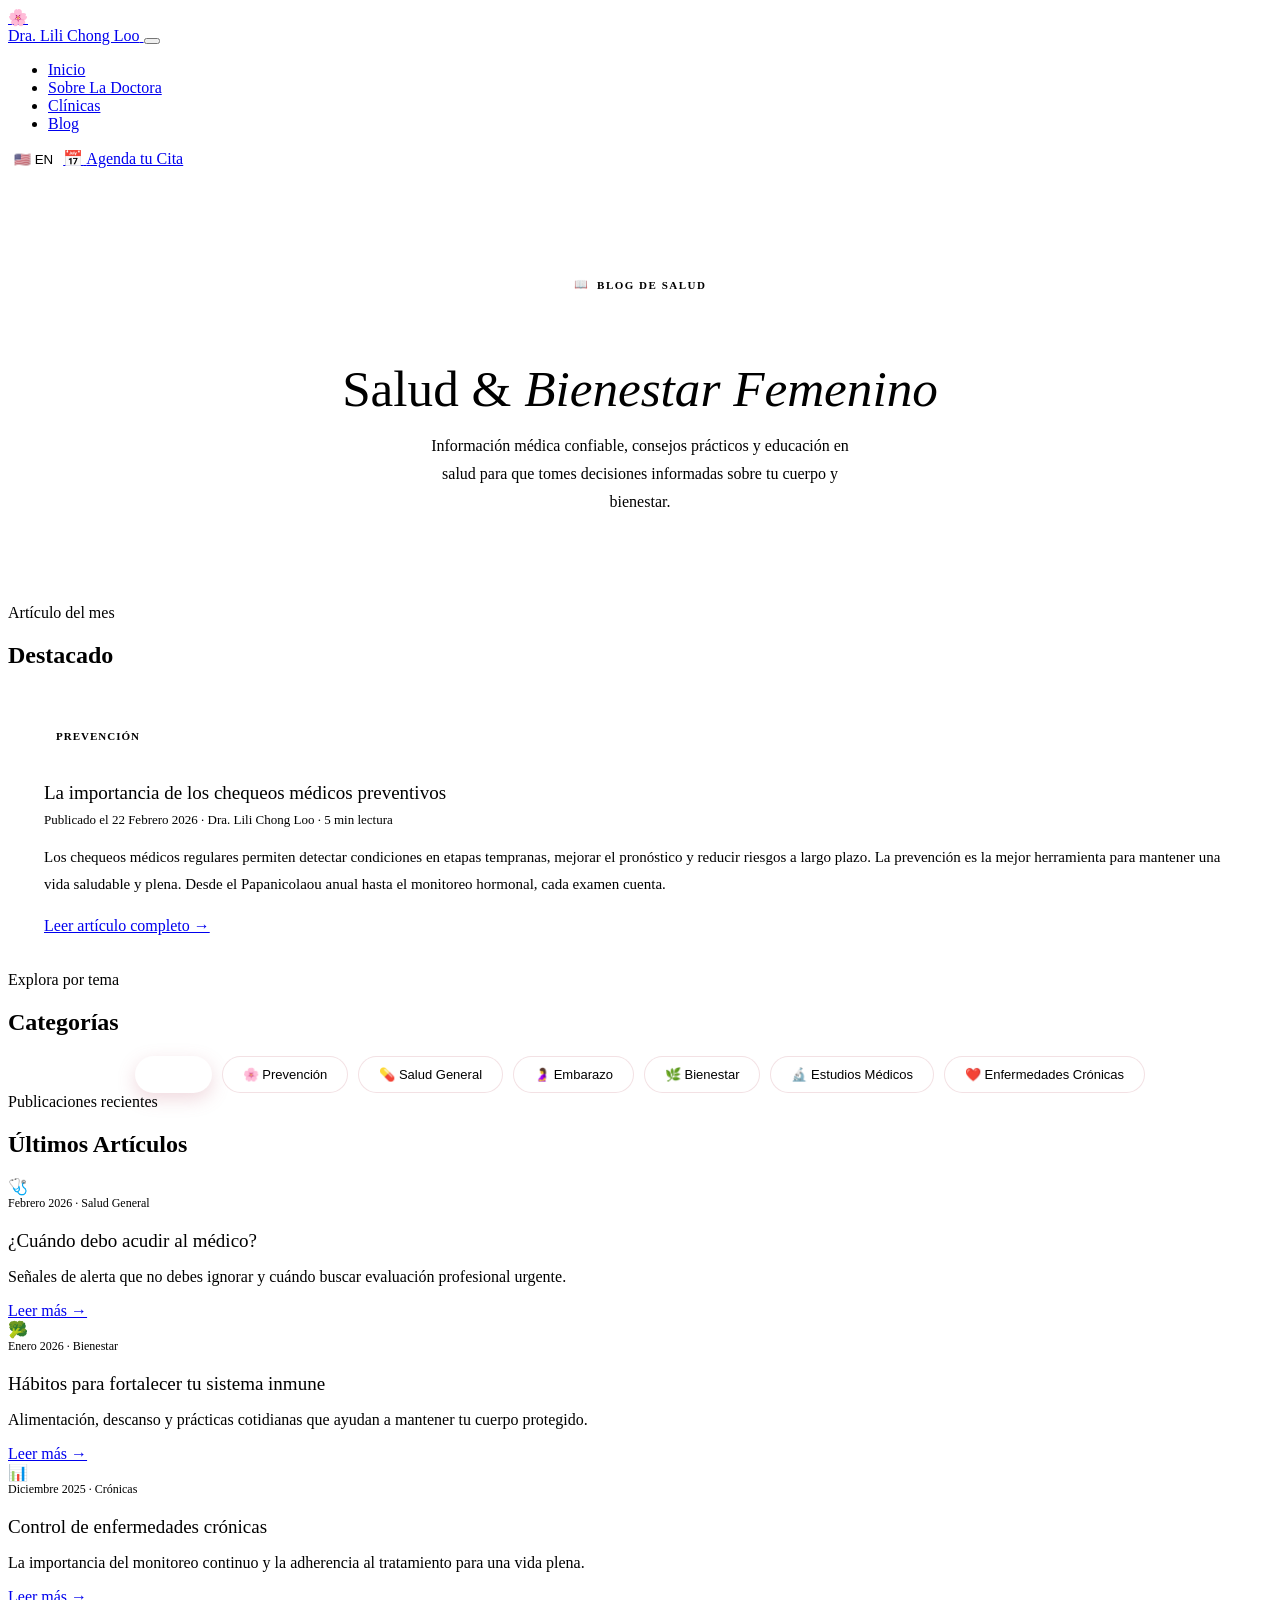
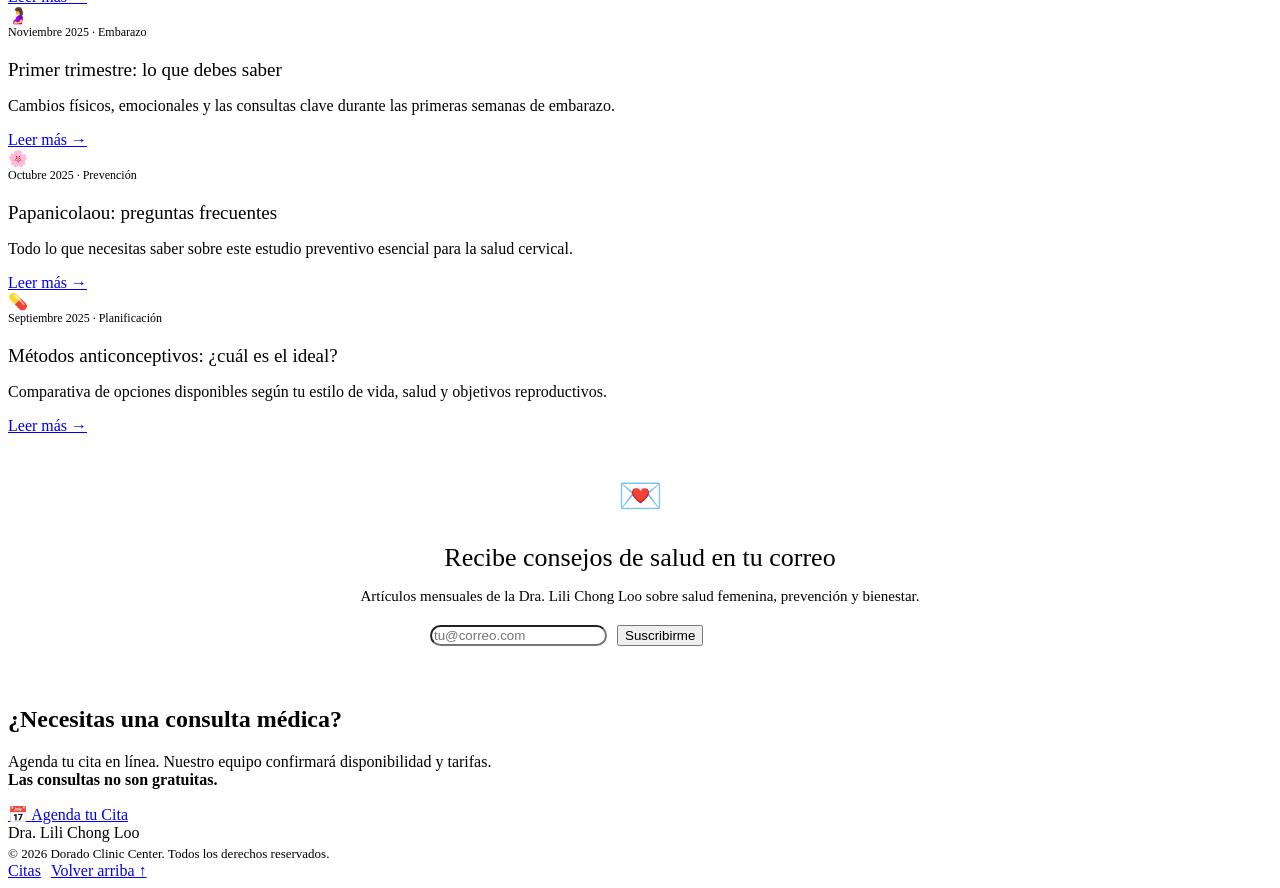
==== commit 9c97a0cb: "Add files via upload" ====
--- a/blog.html
+++ b/blog.html
@@ -110,7 +110,7 @@
         </ul>
       </nav>
       <button id="langToggle" onclick="cycleLanguage()" style="border:none;background:white;cursor:pointer;">🇺🇸 EN</button>
-      <a class="btn primary" href="clinicas.html" target="_blank">
+      <a class="btn primary" href="clinicas.html">
         <span aria-hidden="true">📅</span> <span data-i18n="nav-agendar">Agenda tu Cita</span>
       </a>
     </div>
@@ -266,8 +266,7 @@
             <p><span data-i18n="blog-cta-desc">Agenda tu cita en línea. Nuestro equipo confirmará disponibilidad y tarifas.</span><br><strong data-i18n="cta-important">Las consultas no son gratuitas.</strong></p>
           </div>
           <div class="ctaBtns">
-            <a class="btn" href="tel:+5076952-1588" target="_blank">📅 <span data-i18n="cta-btn1">Agenda tu Cita</span></a>
-            <a class="btn outline" href="clinicas.html" data-i18n="cta-btn2">Ver formulario</a>
+            <a class="btn" href="clinicas.html">📅 <span data-i18n="cta-btn1">Agenda tu Cita</span></a>
           </div>
         </div>
       </div>
